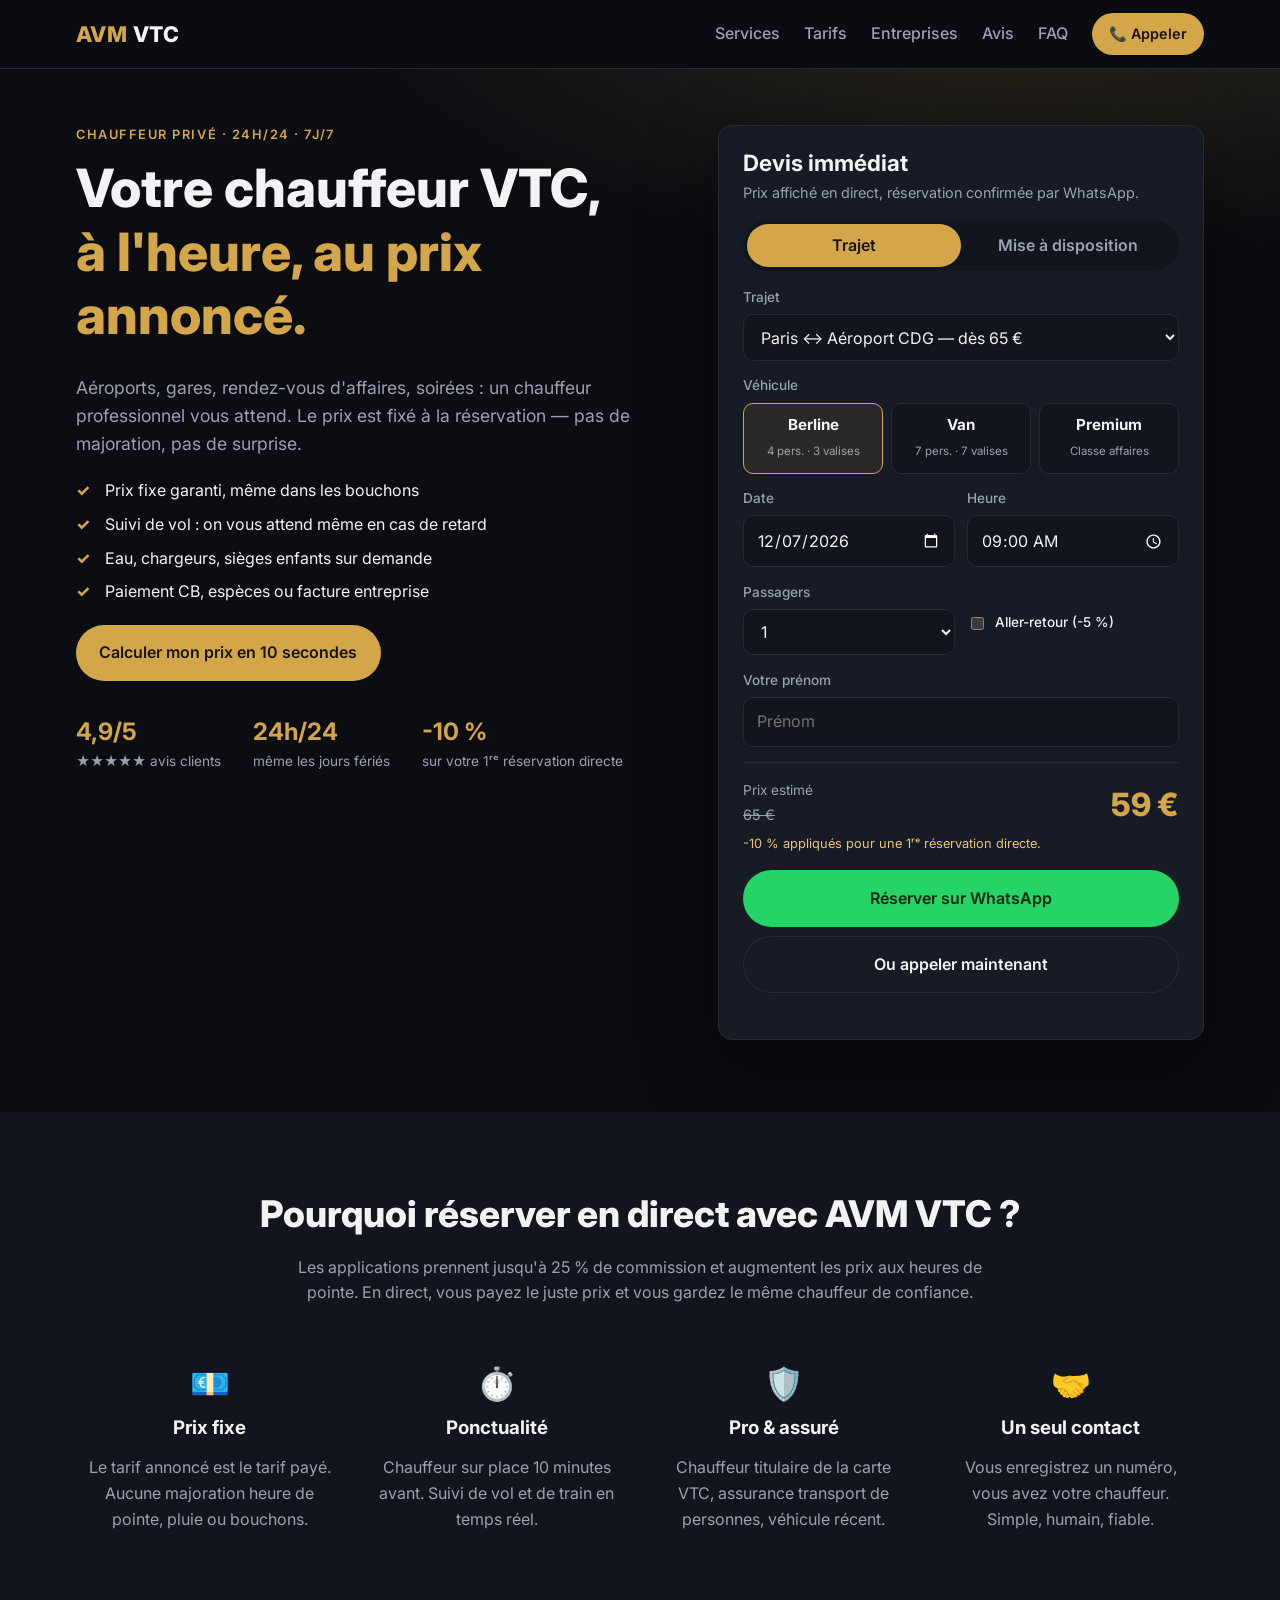
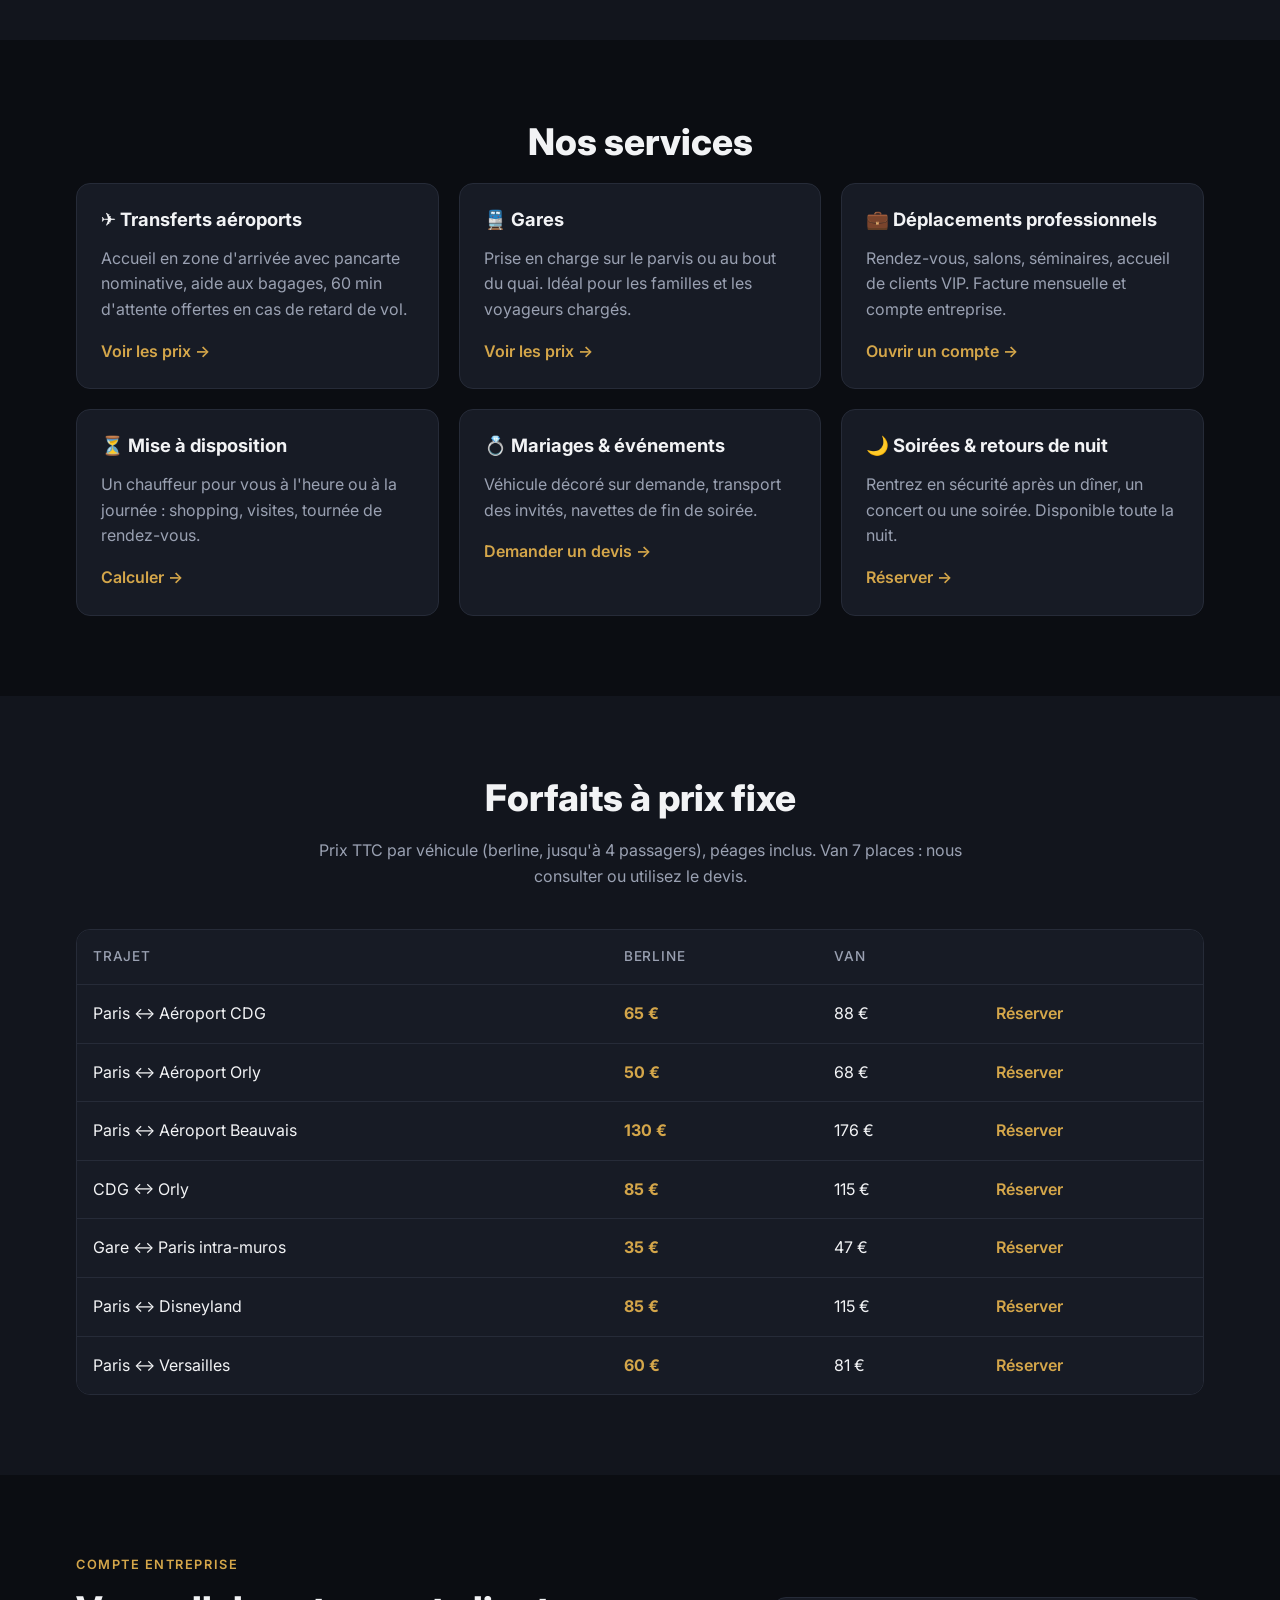
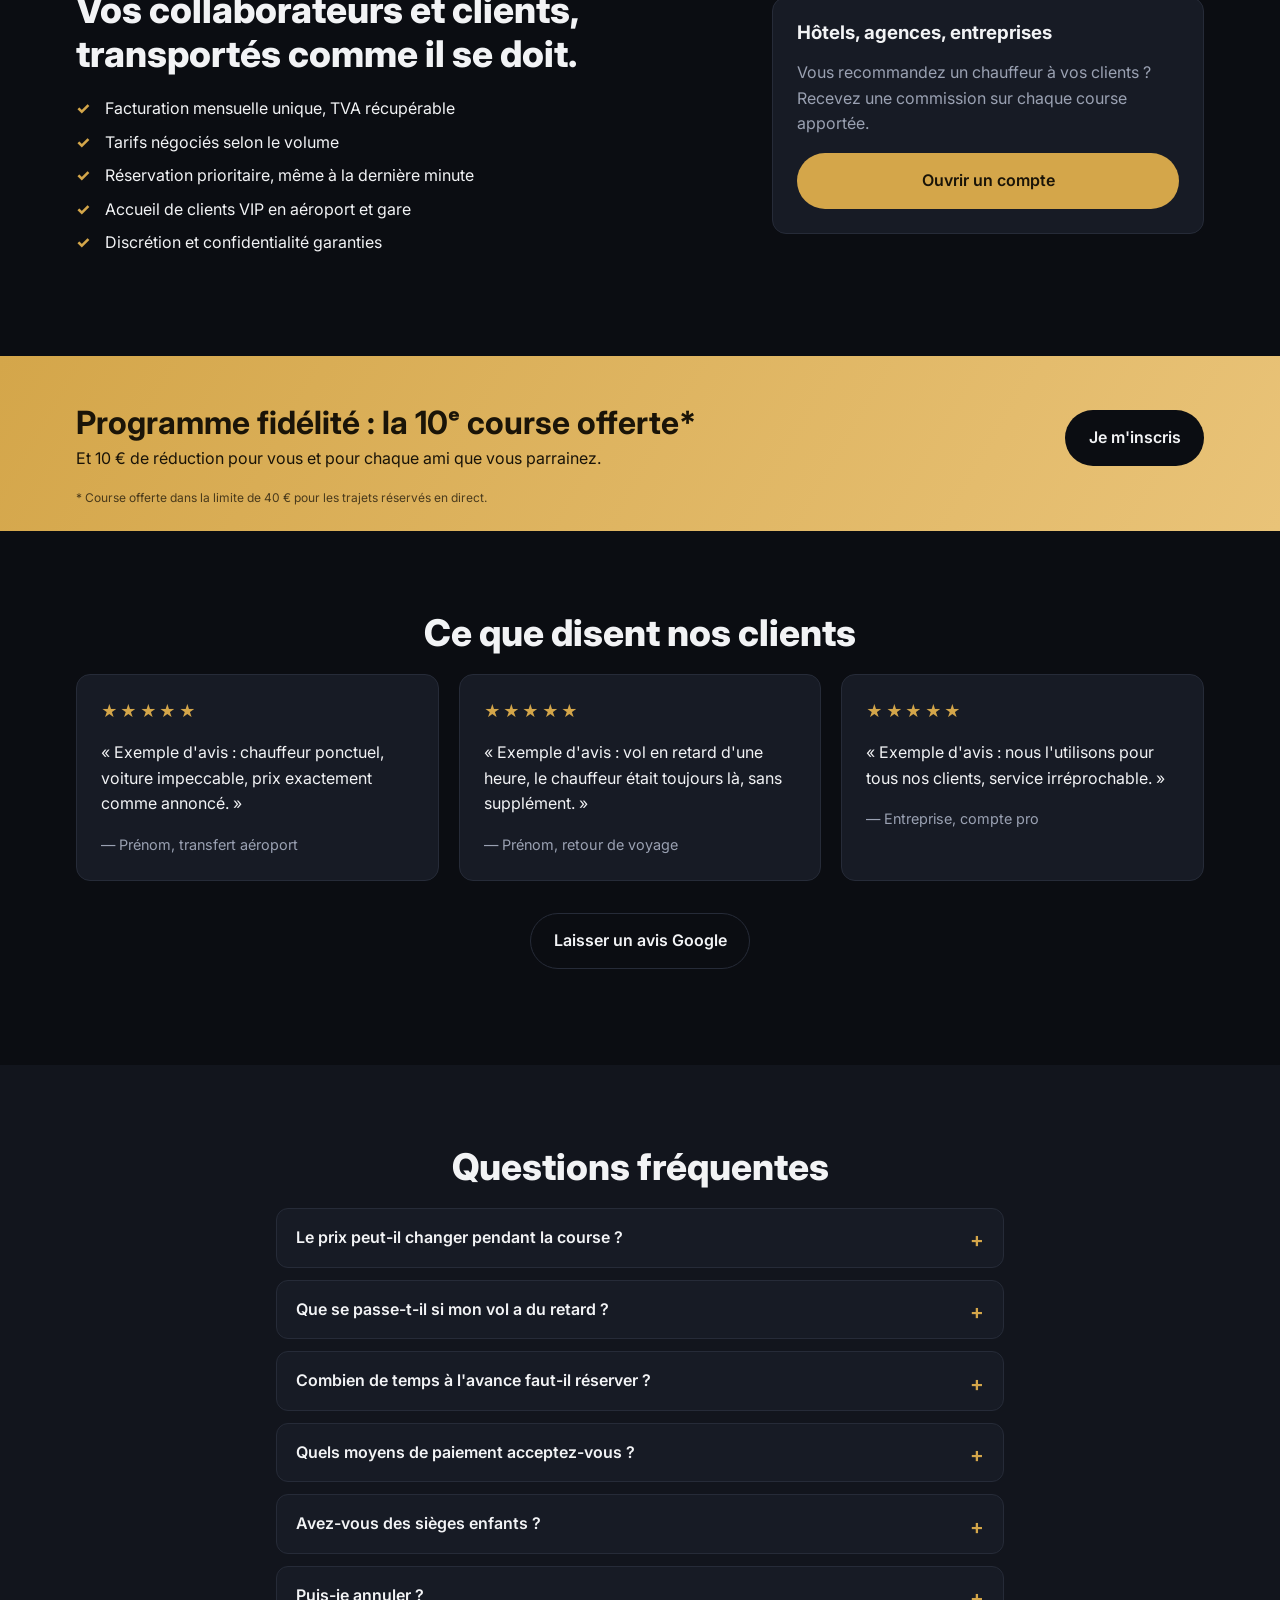
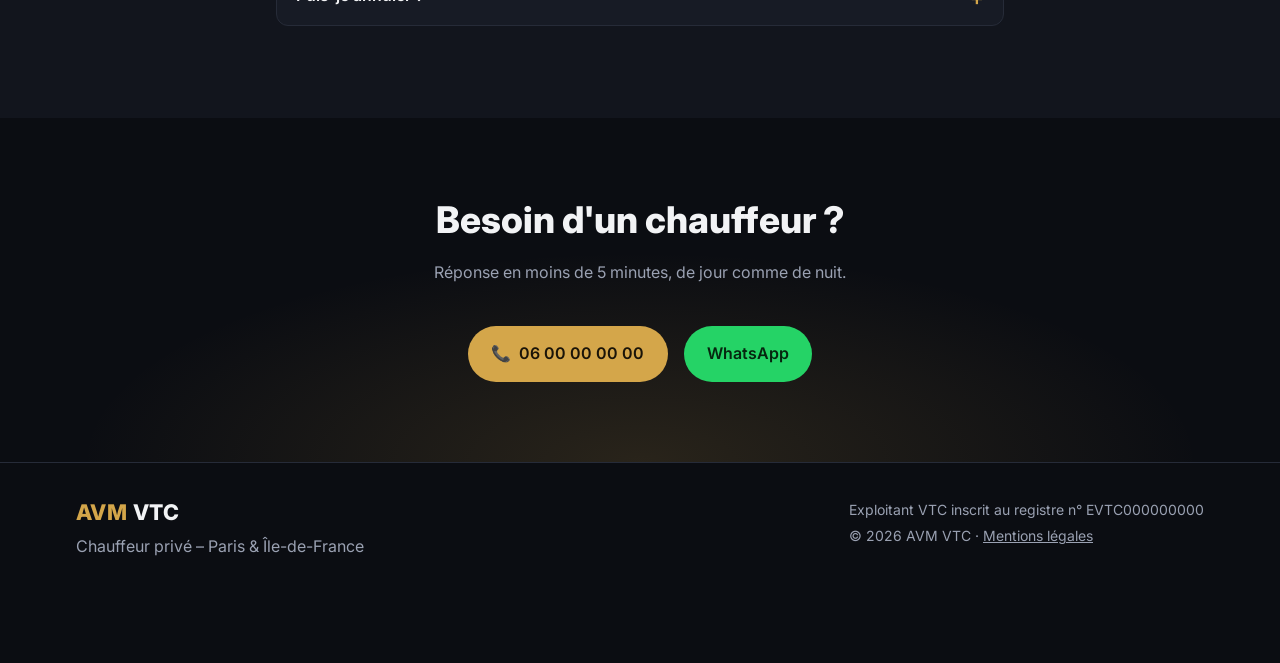
==== index.html @ e4b88295 "Site AVM VTC : devis instantané, réservation WhatsApp, forfaits, offre entreprise Co-Authored-By: Cl" ====
<!doctype html>
<html lang="fr">
<head>
  <meta charset="utf-8">
  <meta name="viewport" content="width=device-width, initial-scale=1">
  <title>AVM VTC – Chauffeur privé 24h/24 | Aéroports, gares, événements</title>
  <meta name="description" content="AVM VTC : chauffeur privé 24h/24 et 7j/7. Transferts aéroports et gares à prix fixe, mise à disposition, transport d'entreprise. Devis immédiat, réservation en 1 minute sur WhatsApp.">
  <meta property="og:title" content="AVM VTC – Votre chauffeur privé 24h/24">
  <meta property="og:description" content="Prix fixe annoncé avant le départ, chauffeur ponctuel, véhicule premium. Réservez en 1 minute.">
  <meta property="og:type" content="website">
  <meta name="theme-color" content="#0b0d12">
  <link rel="preconnect" href="https://fonts.googleapis.com">
  <link rel="preconnect" href="https://fonts.gstatic.com" crossorigin>
  <link href="https://fonts.googleapis.com/css2?family=Inter:wght@400;500;600;700;800&display=swap" rel="stylesheet">
  <link rel="stylesheet" href="style.css">

  <!-- Référencement local Google : remplacez les valeurs entre [ ] -->
  <script type="application/ld+json">
  {
    "@context": "https://schema.org",
    "@type": "TaxiService",
    "name": "AVM VTC",
    "description": "Chauffeur privé VTC 24h/24 : transferts aéroports et gares, mise à disposition, transport d'entreprise.",
    "telephone": "[+33600000000]",
    "areaServed": "[Votre ville et sa région]",
    "priceRange": "€€",
    "openingHours": "Mo-Su 00:00-23:59",
    "provider": { "@type": "LocalBusiness", "name": "AVM VTC" }
  }
  </script>
</head>
<body>

  <!-- ============ EN-TÊTE ============ -->
  <header class="header" id="top">
    <div class="container header__inner">
      <a href="#top" class="logo" aria-label="AVM VTC, accueil">
        <span class="logo__mark">AVM</span><span class="logo__text">VTC</span>
      </a>
      <nav class="nav" id="nav" aria-label="Navigation principale">
        <a href="#services">Services</a>
        <a href="#tarifs">Tarifs</a>
        <a href="#entreprises">Entreprises</a>
        <a href="#avis">Avis</a>
        <a href="#faq">FAQ</a>
      </nav>
      <a class="btn btn--gold btn--sm header__cta" data-tel href="#">📞 Appeler</a>
      <button class="burger" id="burger" aria-label="Ouvrir le menu" aria-expanded="false" aria-controls="nav">
        <span></span><span></span><span></span>
      </button>
    </div>
  </header>

  <main>
    <!-- ============ HERO + DEVIS ============ -->
    <section class="hero">
      <div class="container hero__grid">
        <div class="hero__text">
          <p class="eyebrow">Chauffeur privé · 24h/24 · 7j/7</p>
          <h1>Votre chauffeur VTC,<br><span class="gold">à l'heure, au prix annoncé.</span></h1>
          <p class="lead">Aéroports, gares, rendez-vous d'affaires, soirées : un chauffeur professionnel vous attend. Le prix est fixé à la réservation — pas de majoration, pas de surprise.</p>
          <ul class="checks">
            <li>Prix fixe garanti, même dans les bouchons</li>
            <li>Suivi de vol : on vous attend même en cas de retard</li>
            <li>Eau, chargeurs, sièges enfants sur demande</li>
            <li>Paiement CB, espèces ou facture entreprise</li>
          </ul>
          <a class="btn btn--gold" href="#booking">Calculer mon prix en 10 secondes</a>
          <div class="hero__trust">
            <div><strong>4,9/5</strong><span>★★★★★ avis clients</span></div>
            <div><strong>24h/24</strong><span>même les jours fériés</span></div>
            <div><strong>-10 %</strong><span>sur votre 1ʳᵉ réservation directe</span></div>
          </div>
        </div>

        <!-- Formulaire de devis / réservation -->
        <form class="card booking" id="booking" novalidate>
          <h2 class="booking__title">Devis immédiat</h2>
          <p class="booking__sub">Prix affiché en direct, réservation confirmée par WhatsApp.</p>

          <div class="tabs" role="tablist" aria-label="Type de course">
            <button type="button" class="tab is-active" data-mode="transfer" role="tab" aria-selected="true">Trajet</button>
            <button type="button" class="tab" data-mode="hourly" role="tab" aria-selected="false">Mise à disposition</button>
          </div>

          <div class="field" data-show="transfer">
            <label for="route">Trajet</label>
            <select id="route" name="route"></select>
          </div>

          <div class="field-row" data-show="custom">
            <div class="field">
              <label for="from">Départ</label>
              <input id="from" name="from" placeholder="Adresse de départ" autocomplete="street-address">
            </div>
            <div class="field">
              <label for="to">Arrivée</label>
              <input id="to" name="to" placeholder="Adresse d'arrivée">
            </div>
          </div>
          <div class="field" data-show="custom">
            <label for="km">Distance estimée : <output id="kmOut">20</output> km</label>
            <input type="range" id="km" name="km" min="2" max="300" value="20">
          </div>

          <div class="field" data-show="hourly">
            <label for="hours">Durée : <output id="hoursOut">3</output> h</label>
            <input type="range" id="hours" name="hours" min="2" max="12" value="3">
          </div>

          <div class="field">
            <label>Véhicule</label>
            <div class="vehicles" id="vehicles"></div>
          </div>

          <div class="field-row">
            <div class="field">
              <label for="date">Date</label>
              <input type="date" id="date" name="date" required>
            </div>
            <div class="field">
              <label for="time">Heure</label>
              <input type="time" id="time" name="time" required>
            </div>
          </div>

          <div class="field-row">
            <div class="field">
              <label for="pax">Passagers</label>
              <select id="pax" name="pax">
                <option>1</option><option>2</option><option>3</option><option>4</option>
                <option>5</option><option>6</option><option>7</option>
              </select>
            </div>
            <div class="field">
              <label class="checkbox"><input type="checkbox" id="roundtrip" name="roundtrip"> Aller-retour (-5 %)</label>
            </div>
          </div>

          <div class="field">
            <label for="name">Votre prénom</label>
            <input id="name" name="name" placeholder="Prénom" autocomplete="given-name" required>
          </div>

          <div class="price" aria-live="polite">
            <div>
              <span class="price__label">Prix estimé</span>
              <span class="price__old" id="priceOld"></span>
            </div>
            <span class="price__value" id="price">—</span>
          </div>
          <p class="price__note" id="priceNote">-10 % appliqués pour une 1ʳᵉ réservation directe.</p>

          <button type="submit" class="btn btn--whatsapp btn--block">Réserver sur WhatsApp</button>
          <a class="btn btn--ghost btn--block" data-tel href="#">Ou appeler maintenant</a>
          <p class="form-error" id="formError" role="alert"></p>
        </form>
      </div>
    </section>

    <!-- ============ POURQUOI NOUS ============ -->
    <section class="section section--alt">
      <div class="container">
        <h2 class="section__title">Pourquoi réserver en direct avec AVM VTC ?</h2>
        <p class="section__sub">Les applications prennent jusqu'à 25 % de commission et augmentent les prix aux heures de pointe. En direct, vous payez le juste prix et vous gardez le même chauffeur de confiance.</p>
        <div class="grid grid--4">
          <article class="feature"><span class="feature__icon">💶</span><h3>Prix fixe</h3><p>Le tarif annoncé est le tarif payé. Aucune majoration heure de pointe, pluie ou bouchons.</p></article>
          <article class="feature"><span class="feature__icon">⏱️</span><h3>Ponctualité</h3><p>Chauffeur sur place 10 minutes avant. Suivi de vol et de train en temps réel.</p></article>
          <article class="feature"><span class="feature__icon">🛡️</span><h3>Pro &amp; assuré</h3><p>Chauffeur titulaire de la carte VTC, assurance transport de personnes, véhicule récent.</p></article>
          <article class="feature"><span class="feature__icon">🤝</span><h3>Un seul contact</h3><p>Vous enregistrez un numéro, vous avez votre chauffeur. Simple, humain, fiable.</p></article>
        </div>
      </div>
    </section>

    <!-- ============ SERVICES ============ -->
    <section class="section" id="services">
      <div class="container">
        <h2 class="section__title">Nos services</h2>
        <div class="grid grid--3">
          <article class="card service">
            <h3>✈️ Transferts aéroports</h3>
            <p>Accueil en zone d'arrivée avec pancarte nominative, aide aux bagages, 60 min d'attente offertes en cas de retard de vol.</p>
            <a href="#top" class="link" data-prefill="airport">Voir les prix →</a>
          </article>
          <article class="card service">
            <h3>🚆 Gares</h3>
            <p>Prise en charge sur le parvis ou au bout du quai. Idéal pour les familles et les voyageurs chargés.</p>
            <a href="#top" class="link" data-prefill="station">Voir les prix →</a>
          </article>
          <article class="card service">
            <h3>💼 Déplacements professionnels</h3>
            <p>Rendez-vous, salons, séminaires, accueil de clients VIP. Facture mensuelle et compte entreprise.</p>
            <a href="#entreprises" class="link">Ouvrir un compte →</a>
          </article>
          <article class="card service">
            <h3>⏳ Mise à disposition</h3>
            <p>Un chauffeur pour vous à l'heure ou à la journée : shopping, visites, tournée de rendez-vous.</p>
            <a href="#top" class="link" data-prefill="hourly">Calculer →</a>
          </article>
          <article class="card service">
            <h3>💍 Mariages &amp; événements</h3>
            <p>Véhicule décoré sur demande, transport des invités, navettes de fin de soirée.</p>
            <a href="#" class="link" data-wa="Bonjour, je souhaite un devis pour un événement (mariage / soirée).">Demander un devis →</a>
          </article>
          <article class="card service">
            <h3>🌙 Soirées &amp; retours de nuit</h3>
            <p>Rentrez en sécurité après un dîner, un concert ou une soirée. Disponible toute la nuit.</p>
            <a href="#top" class="link" data-prefill="custom">Réserver →</a>
          </article>
        </div>
      </div>
    </section>

    <!-- ============ TARIFS ============ -->
    <section class="section section--alt" id="tarifs">
      <div class="container">
        <h2 class="section__title">Forfaits à prix fixe</h2>
        <p class="section__sub">Prix TTC par véhicule (berline, jusqu'à 4 passagers), péages inclus. Van 7 places : nous consulter ou utilisez le devis.</p>
        <div class="table-wrap">
          <table class="prices" id="pricesTable">
            <thead><tr><th>Trajet</th><th>Berline</th><th>Van</th><th></th></tr></thead>
            <tbody></tbody>
          </table>
        </div>
      </div>
    </section>

    <!-- ============ ENTREPRISES ============ -->
    <section class="section" id="entreprises">
      <div class="container split">
        <div>
          <p class="eyebrow">Compte entreprise</p>
          <h2 class="section__title section__title--left">Vos collaborateurs et clients, transportés comme il se doit.</h2>
          <ul class="checks">
            <li>Facturation mensuelle unique, TVA récupérable</li>
            <li>Tarifs négociés selon le volume</li>
            <li>Réservation prioritaire, même à la dernière minute</li>
            <li>Accueil de clients VIP en aéroport et gare</li>
            <li>Discrétion et confidentialité garanties</li>
          </ul>
        </div>
        <div class="card cta-card">
          <h3>Hôtels, agences, entreprises</h3>
          <p>Vous recommandez un chauffeur à vos clients ? Recevez une commission sur chaque course apportée.</p>
          <a href="#" class="btn btn--gold btn--block" data-wa="Bonjour, je souhaite ouvrir un compte entreprise / partenaire avec AVM VTC.">Ouvrir un compte</a>
        </div>
      </div>
    </section>

    <!-- ============ FIDÉLITÉ ============ -->
    <section class="section section--gold">
      <div class="container loyalty">
        <div>
          <h2>Programme fidélité : la 10ᵉ course offerte*</h2>
          <p>Et 10 € de réduction pour vous et pour chaque ami que vous parrainez.</p>
        </div>
        <a href="#" class="btn btn--dark" data-wa="Bonjour, je souhaite m'inscrire au programme fidélité AVM VTC.">Je m'inscris</a>
      </div>
      <p class="container fineprint">* Course offerte dans la limite de 40 € pour les trajets réservés en direct.</p>
    </section>

    <!-- ============ AVIS ============ -->
    <section class="section" id="avis">
      <div class="container">
        <h2 class="section__title">Ce que disent nos clients</h2>
        <!-- Remplacez ces exemples par de vrais avis clients (Google, etc.) -->
        <div class="grid grid--3">
          <blockquote class="card review"><p class="stars">★★★★★</p><p>« Exemple d'avis : chauffeur ponctuel, voiture impeccable, prix exactement comme annoncé. »</p><footer>— Prénom, transfert aéroport</footer></blockquote>
          <blockquote class="card review"><p class="stars">★★★★★</p><p>« Exemple d'avis : vol en retard d'une heure, le chauffeur était toujours là, sans supplément. »</p><footer>— Prénom, retour de voyage</footer></blockquote>
          <blockquote class="card review"><p class="stars">★★★★★</p><p>« Exemple d'avis : nous l'utilisons pour tous nos clients, service irréprochable. »</p><footer>— Entreprise, compte pro</footer></blockquote>
        </div>
        <p class="center"><a class="btn btn--ghost" href="#" data-review>Laisser un avis Google</a></p>
      </div>
    </section>

    <!-- ============ FAQ ============ -->
    <section class="section section--alt" id="faq">
      <div class="container container--narrow">
        <h2 class="section__title">Questions fréquentes</h2>
        <details><summary>Le prix peut-il changer pendant la course ?</summary><p>Non. Le prix est fixé à la réservation. Seul un changement d'itinéraire demandé par vous (arrêt supplémentaire, détour) peut le modifier, et toujours avec votre accord.</p></details>
        <details><summary>Que se passe-t-il si mon vol a du retard ?</summary><p>Nous suivons votre vol en temps réel. Le chauffeur s'adapte à l'heure réelle d'atterrissage et les 60 premières minutes d'attente sont offertes.</p></details>
        <details><summary>Combien de temps à l'avance faut-il réserver ?</summary><p>Idéalement 24 h à l'avance pour garantir la disponibilité, mais nous acceptons aussi les courses immédiates selon disponibilité : appelez-nous.</p></details>
        <details><summary>Quels moyens de paiement acceptez-vous ?</summary><p>Carte bancaire (y compris sans contact), espèces, virement et facture mensuelle pour les entreprises.</p></details>
        <details><summary>Avez-vous des sièges enfants ?</summary><p>Oui, siège bébé et rehausseur gratuits sur demande. Précisez-le lors de la réservation.</p></details>
        <details><summary>Puis-je annuler ?</summary><p>Annulation gratuite jusqu'à 2 h avant la prise en charge.</p></details>
      </div>
    </section>

    <!-- ============ CTA FINAL ============ -->
    <section class="section final">
      <div class="container center">
        <h2 class="section__title">Besoin d'un chauffeur ?</h2>
        <p class="section__sub">Réponse en moins de 5 minutes, de jour comme de nuit.</p>
        <div class="final__btns">
          <a class="btn btn--gold" data-tel href="#">📞 <span data-tel-label>Appeler</span></a>
          <a class="btn btn--whatsapp" href="#" data-wa="Bonjour, je souhaite réserver une course avec AVM VTC.">WhatsApp</a>
        </div>
      </div>
    </section>
  </main>

  <footer class="footer">
    <div class="container footer__inner">
      <div>
        <a href="#top" class="logo"><span class="logo__mark">AVM</span><span class="logo__text">VTC</span></a>
        <p class="muted">Chauffeur privé – <span data-city></span></p>
      </div>
      <div class="muted small">
        <p>Exploitant VTC inscrit au registre n° <span data-registre></span></p>
        <p>© <span id="year"></span> AVM VTC · <a href="mentions-legales.html">Mentions légales</a></p>
      </div>
    </div>
  </footer>

  <!-- Barre d'action fixe sur mobile -->
  <div class="mobile-bar">
    <a class="btn btn--gold" data-tel href="#">📞 Appeler</a>
    <a class="btn btn--whatsapp" href="#" data-wa="Bonjour, je souhaite réserver une course avec AVM VTC.">WhatsApp</a>
  </div>

  <script src="config.js"></script>
  <script src="script.js"></script>
</body>
</html>
---- style.css ----
:root {
  --bg: #0b0d12;
  --bg-2: #12151d;
  --card: #171b25;
  --line: #262b38;
  --text: #f2f3f5;
  --muted: #9aa1b2;
  --gold: #d4a64a;
  --gold-2: #e9c378;
  --wa: #25d366;
  --radius: 14px;
}
*, *::before, *::after { box-sizing: border-box; }
[hidden] { display: none !important; }
html { scroll-behavior: smooth; }
body {
  margin: 0; background: var(--bg); color: var(--text);
  font: 16px/1.6 "Inter", system-ui, -apple-system, Segoe UI, Roboto, sans-serif;
  -webkit-font-smoothing: antialiased;
}
img { max-width: 100%; }
a { color: inherit; }
h1, h2, h3 { line-height: 1.2; margin: 0 0 .5em; }
.container { width: 100%; max-width: 1160px; margin: 0 auto; padding: 0 16px; }
.container--narrow { max-width: 760px; }
.gold { color: var(--gold); }
.muted { color: var(--muted); }
.small { font-size: .875rem; }
.center { text-align: center; }
.eyebrow { color: var(--gold); text-transform: uppercase; letter-spacing: .12em; font-size: .8rem; font-weight: 600; margin: 0 0 .75rem; }

/* Boutons */
.btn {
  display: inline-flex; align-items: center; justify-content: center; gap: .5rem;
  padding: .9rem 1.4rem; border-radius: 999px; border: 1px solid transparent;
  font: inherit; font-weight: 600; text-decoration: none; cursor: pointer;
  transition: transform .15s, background .15s, border-color .15s;
}
.btn:hover { transform: translateY(-1px); }
.btn--sm { padding: .55rem 1rem; font-size: .9rem; }
.btn--block { width: 100%; }
.btn--gold { background: var(--gold); color: #1a1408; }
.btn--gold:hover { background: var(--gold-2); }
.btn--whatsapp { background: var(--wa); color: #06260f; }
.btn--ghost { background: transparent; border-color: var(--line); color: var(--text); }
.btn--ghost:hover { border-color: var(--gold); }
.btn--dark { background: var(--bg); color: var(--text); }
.link { color: var(--gold); font-weight: 600; text-decoration: none; }
.link:hover { text-decoration: underline; }

/* En-tête */
.header { position: sticky; top: 0; z-index: 50; background: rgba(11,13,18,.88); backdrop-filter: blur(10px); border-bottom: 1px solid var(--line); }
.header__inner { display: flex; align-items: center; gap: 1.5rem; height: 68px; }
.logo { display: inline-flex; align-items: baseline; gap: .35rem; text-decoration: none; font-weight: 800; font-size: 1.35rem; letter-spacing: .02em; }
.logo__mark { color: var(--gold); }
.nav { display: flex; gap: 1.5rem; margin-left: auto; }
.nav a { text-decoration: none; color: var(--muted); font-weight: 500; }
.nav a:hover { color: var(--text); }
.burger { display: none; background: none; border: 0; padding: 8px; cursor: pointer; }
.burger span { display: block; width: 22px; height: 2px; background: var(--text); margin: 5px 0; }

/* Hero */
.hero { padding: 56px 0 72px; background: radial-gradient(1200px 500px at 80% -10%, rgba(212,166,74,.18), transparent 60%), var(--bg); }
.hero__grid { display: grid; grid-template-columns: 1.1fr .9fr; gap: 48px; align-items: start; }
.hero h1 { font-size: clamp(2rem, 4.5vw, 3.3rem); font-weight: 800; }
.lead { font-size: 1.1rem; color: var(--muted); max-width: 36rem; }
.checks { list-style: none; padding: 0; margin: 1.25rem 0; }
.checks li { padding-left: 1.8rem; position: relative; margin: .5rem 0; }
.checks li::before { content: "✓"; position: absolute; left: 0; color: var(--gold); font-weight: 800; }
.hero__trust { display: flex; gap: 2rem; flex-wrap: wrap; margin-top: 2rem; }
.hero__trust div { display: flex; flex-direction: column; }
.hero__trust strong { font-size: 1.5rem; color: var(--gold); }
.hero__trust span { color: var(--muted); font-size: .85rem; }

/* Carte / formulaire */
.card { background: var(--card); border: 1px solid var(--line); border-radius: var(--radius); padding: 24px; }
.booking { box-shadow: 0 30px 80px rgba(0,0,0,.45); }
.booking__title { font-size: 1.4rem; margin: 0; }
.booking__sub { color: var(--muted); margin: .25rem 0 1rem; font-size: .9rem; }
.tabs { display: grid; grid-template-columns: 1fr 1fr; background: var(--bg-2); border-radius: 999px; padding: 4px; margin-bottom: 1rem; }
.tab { background: none; border: 0; color: var(--muted); font: inherit; font-weight: 600; padding: .55rem; border-radius: 999px; cursor: pointer; }
.tab.is-active { background: var(--gold); color: #1a1408; }
.field { margin-bottom: .9rem; min-width: 0; }
.field-row { display: grid; grid-template-columns: 1fr 1fr; gap: .75rem; }
label { display: block; font-size: .85rem; color: var(--muted); margin-bottom: .35rem; font-weight: 500; }
input, select {
  width: 100%; background: var(--bg-2); border: 1px solid var(--line); color: var(--text);
  border-radius: 10px; padding: .7rem .8rem; font: inherit; font-size: 1rem; color-scheme: dark;
}
input:focus, select:focus { outline: 2px solid var(--gold); outline-offset: 1px; border-color: transparent; }
input[type="range"] { padding: 0; accent-color: var(--gold); background: none; border: 0; }
.checkbox { display: flex; align-items: center; gap: .5rem; margin-top: 1.9rem; color: var(--text); cursor: pointer; }
.checkbox input { width: auto; accent-color: var(--gold); }
.vehicles { display: grid; grid-template-columns: repeat(3, 1fr); gap: .5rem; }
.vehicle { background: var(--bg-2); border: 1px solid var(--line); border-radius: 10px; color: var(--text); padding: .6rem .4rem; cursor: pointer; font: inherit; text-align: center; }
.vehicle strong { display: block; font-size: .95rem; }
.vehicle span { font-size: .72rem; color: var(--muted); }
.vehicle.is-active { border-color: var(--gold); background: rgba(212,166,74,.1); }
.price { display: flex; justify-content: space-between; align-items: center; border-top: 1px solid var(--line); padding-top: 1rem; margin-top: .5rem; }
.price__label { display: block; color: var(--muted); font-size: .85rem; }
.price__old { color: var(--muted); text-decoration: line-through; font-size: .9rem; }
.price__value { font-size: 2rem; font-weight: 800; color: var(--gold); }
.price__note { font-size: .8rem; color: var(--gold-2); margin: .25rem 0 1rem; }
.booking .btn + .btn { margin-top: .6rem; }
.form-error { color: #ff7b7b; font-size: .9rem; min-height: 1em; margin: .5rem 0 0; }

/* Sections */
.section { padding: 80px 0; }
.section--alt { background: var(--bg-2); }
.section__title { font-size: clamp(1.6rem, 3vw, 2.3rem); text-align: center; font-weight: 800; }
.section__title--left { text-align: left; }
.section__sub { color: var(--muted); text-align: center; max-width: 44rem; margin: 0 auto 2.5rem; }
.grid { display: grid; gap: 20px; }
.grid--3 { grid-template-columns: repeat(3, 1fr); }
.grid--4 { grid-template-columns: repeat(4, 1fr); }
.feature { text-align: center; padding: 12px; }
.feature__icon { font-size: 2rem; }
.feature h3 { margin-top: .5rem; }
.feature p, .service p { color: var(--muted); }
.service h3 { font-size: 1.15rem; }

.table-wrap { overflow-x: auto; border: 1px solid var(--line); border-radius: var(--radius); }
.prices { width: 100%; border-collapse: collapse; background: var(--card); }
.prices th, .prices td { padding: 1rem; text-align: left; border-bottom: 1px solid var(--line); white-space: nowrap; }
.prices th { color: var(--muted); font-weight: 500; font-size: .85rem; text-transform: uppercase; letter-spacing: .06em; }
.prices tr:last-child td { border-bottom: 0; }
.prices td strong { color: var(--gold); }

.split { display: grid; grid-template-columns: 1.2fr .8fr; gap: 48px; align-items: center; }
.cta-card p { color: var(--muted); }

.section--gold { background: linear-gradient(120deg, var(--gold), var(--gold-2)); color: #1a1408; padding: 48px 0 24px; }
.loyalty { display: flex; align-items: center; justify-content: space-between; gap: 24px; flex-wrap: wrap; }
.loyalty h2 { font-size: clamp(1.4rem, 3vw, 2rem); margin: 0 0 .25rem; }
.loyalty p { margin: 0; }
.fineprint { font-size: .75rem; opacity: .75; margin-top: 1rem; }

.review { margin: 0; }
.review .stars { color: var(--gold); letter-spacing: .15em; margin: 0 0 .5rem; }
.review footer { color: var(--muted); font-size: .9rem; margin-top: .75rem; }
#avis .center { margin-top: 2rem; }

details { background: var(--card); border: 1px solid var(--line); border-radius: 12px; padding: 0 1.2rem; margin-bottom: .75rem; }
summary { cursor: pointer; padding: 1rem 0; font-weight: 600; list-style: none; position: relative; padding-right: 2rem; }
summary::-webkit-details-marker { display: none; }
summary::after { content: "+"; position: absolute; right: 0; top: .9rem; color: var(--gold); font-size: 1.3rem; }
details[open] summary::after { content: "–"; }
details p { color: var(--muted); margin: 0 0 1rem; }

.final { background: radial-gradient(800px 300px at 50% 100%, rgba(212,166,74,.15), transparent 70%); }
.final__btns { display: flex; gap: 1rem; justify-content: center; flex-wrap: wrap; }

.footer { border-top: 1px solid var(--line); padding: 32px 0 100px; }
.footer__inner { display: flex; justify-content: space-between; gap: 24px; flex-wrap: wrap; }
.footer p { margin: .25rem 0; }

.mobile-bar { display: none; }

/* Responsive */
@media (max-width: 960px) {
  .hero__grid, .split { grid-template-columns: 1fr; }
  .grid--4 { grid-template-columns: repeat(2, 1fr); }
  .grid--3 { grid-template-columns: 1fr 1fr; }
}
@media (max-width: 760px) {
  .nav { display: none; position: absolute; top: 68px; left: 0; right: 0; flex-direction: column; gap: 0; background: var(--bg); border-bottom: 1px solid var(--line); }
  .nav.is-open { display: flex; }
  .nav a { padding: 1rem 16px; border-top: 1px solid var(--line); }
  .burger { display: block; margin-left: auto; }
  .header__cta { display: none; }
  .grid--3, .grid--4 { grid-template-columns: 1fr; }
  .section { padding: 56px 0; }
  .hero { padding: 32px 0 48px; }
  .mobile-bar {
    display: grid; grid-template-columns: 1fr 1fr; gap: 8px;
    position: fixed; bottom: 0; left: 0; right: 0; z-index: 60;
    padding: 10px 12px calc(10px + env(safe-area-inset-bottom)); background: rgba(11,13,18,.95); border-top: 1px solid var(--line);
  }
  .mobile-bar .btn { padding: .8rem; }
}
@media (max-width: 420px) {
  .field-row { grid-template-columns: 1fr; gap: 0; }
  .checkbox { margin-top: 0; }
  .vehicle span { display: none; }
}
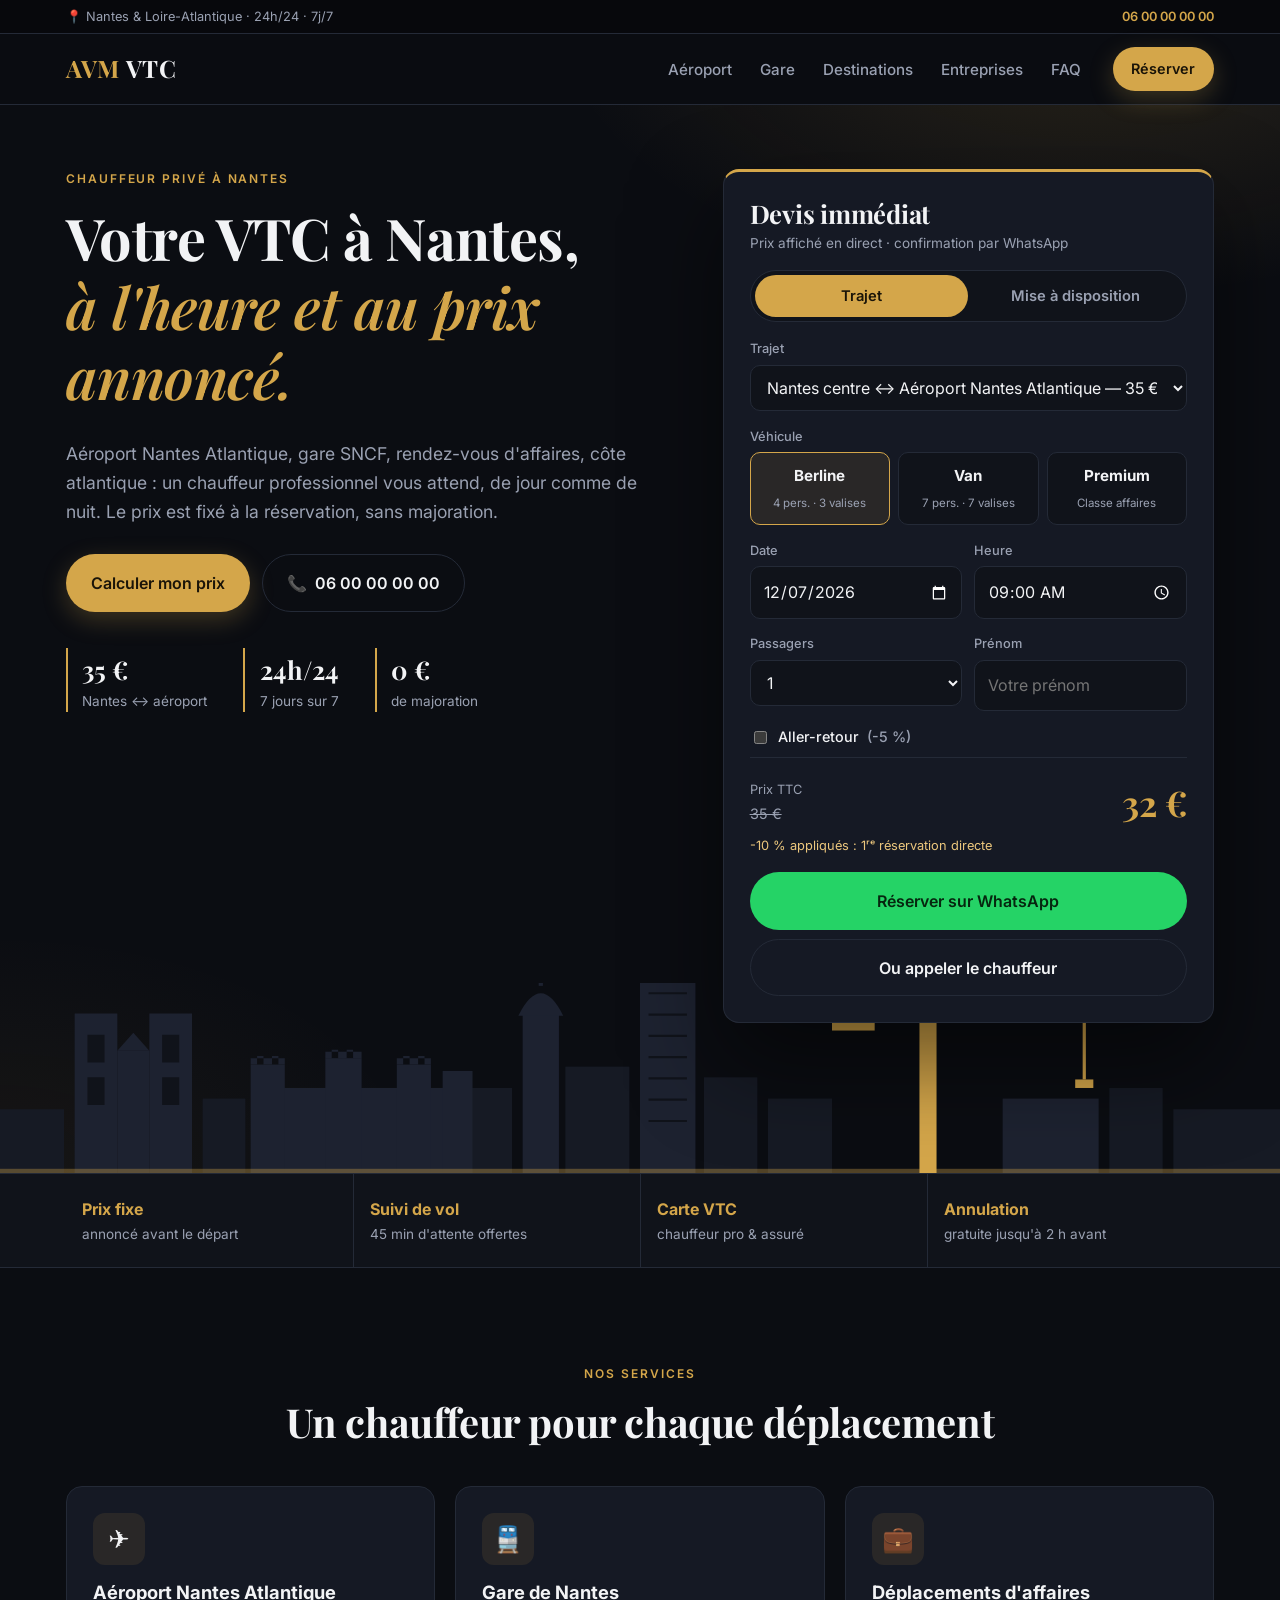
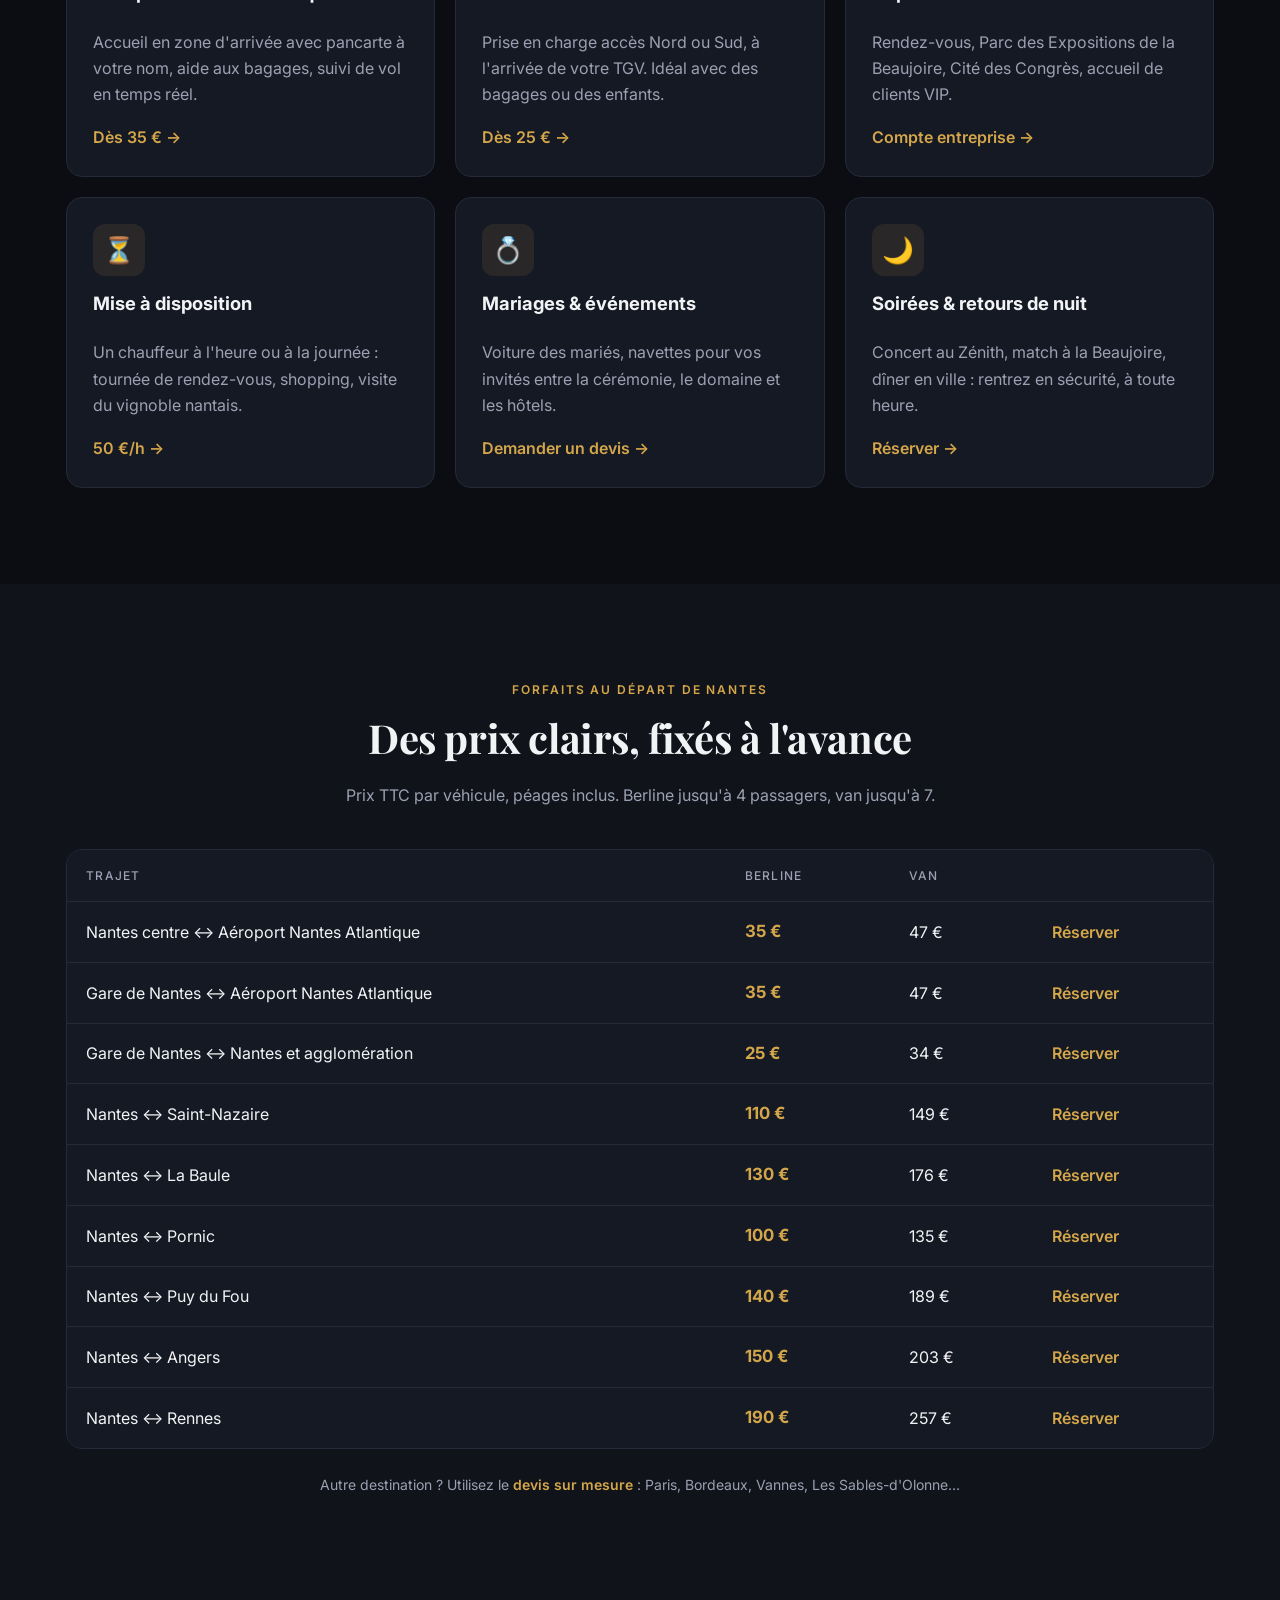
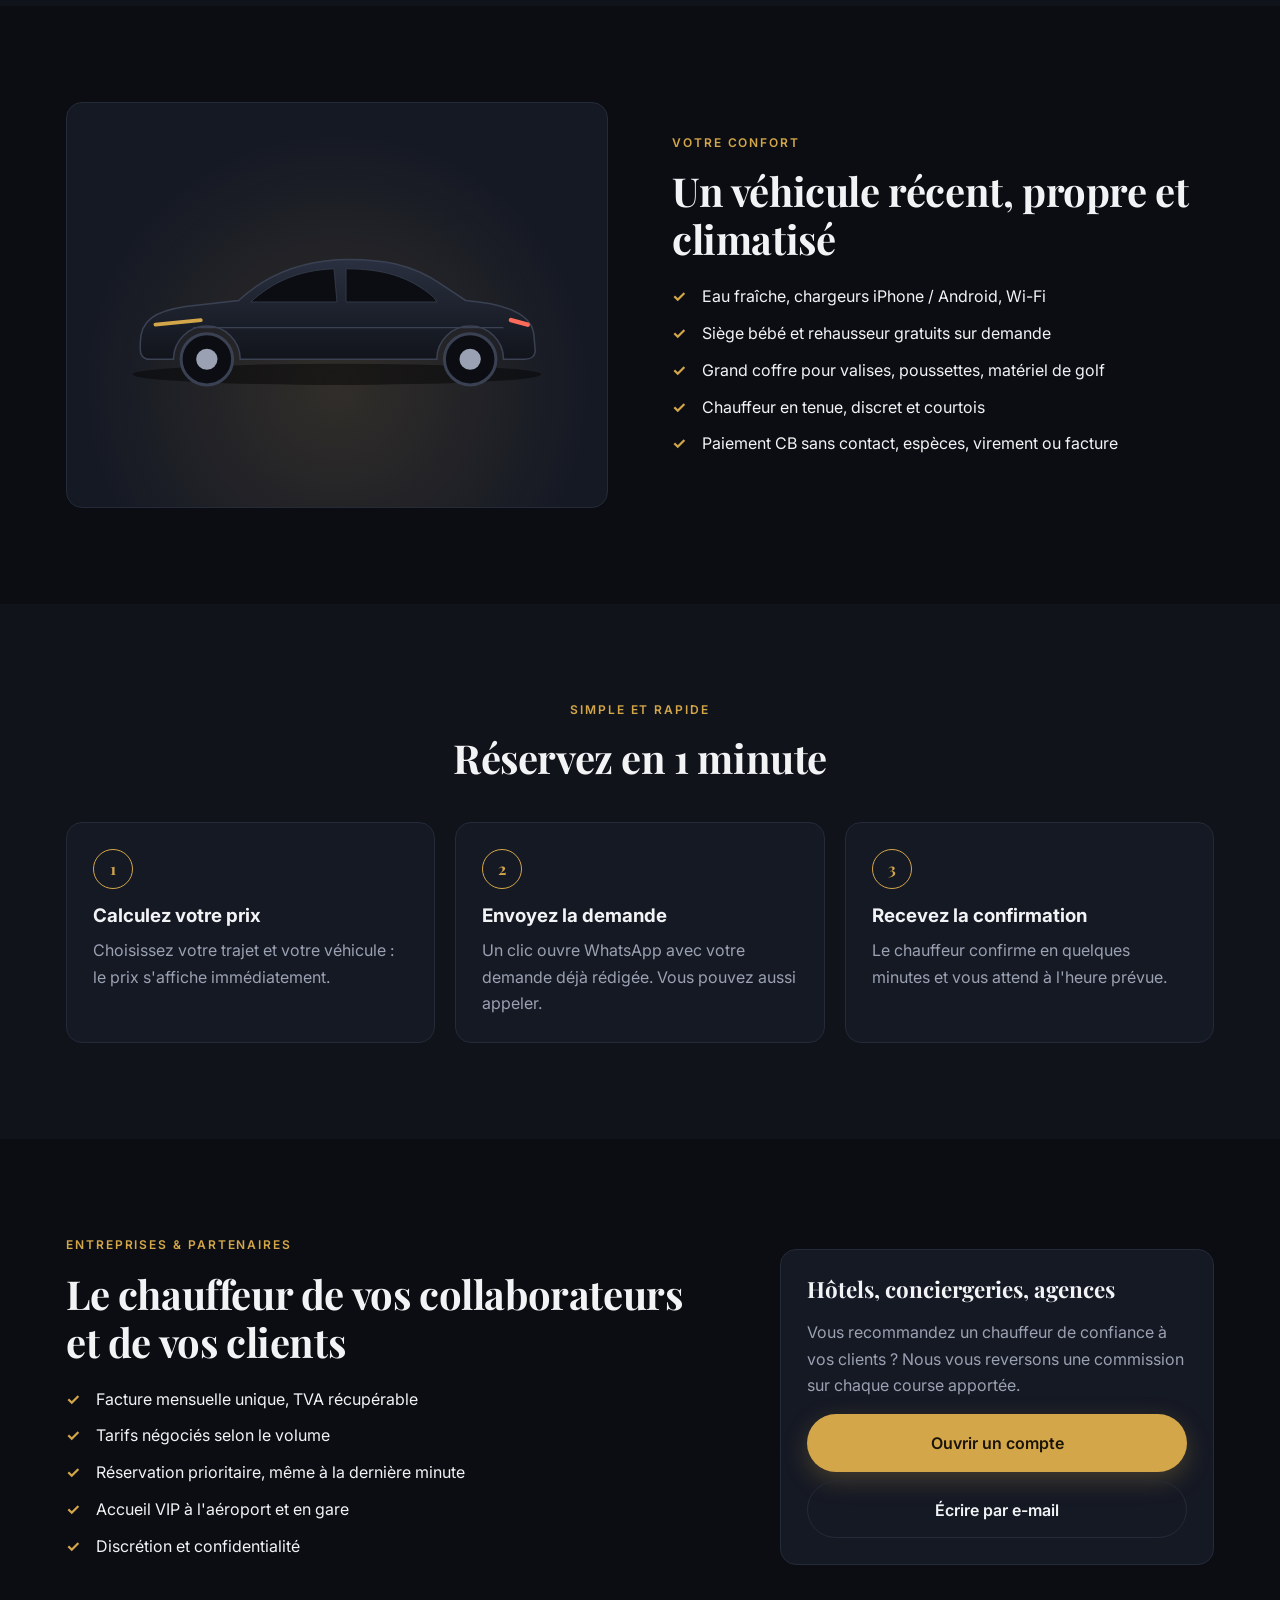
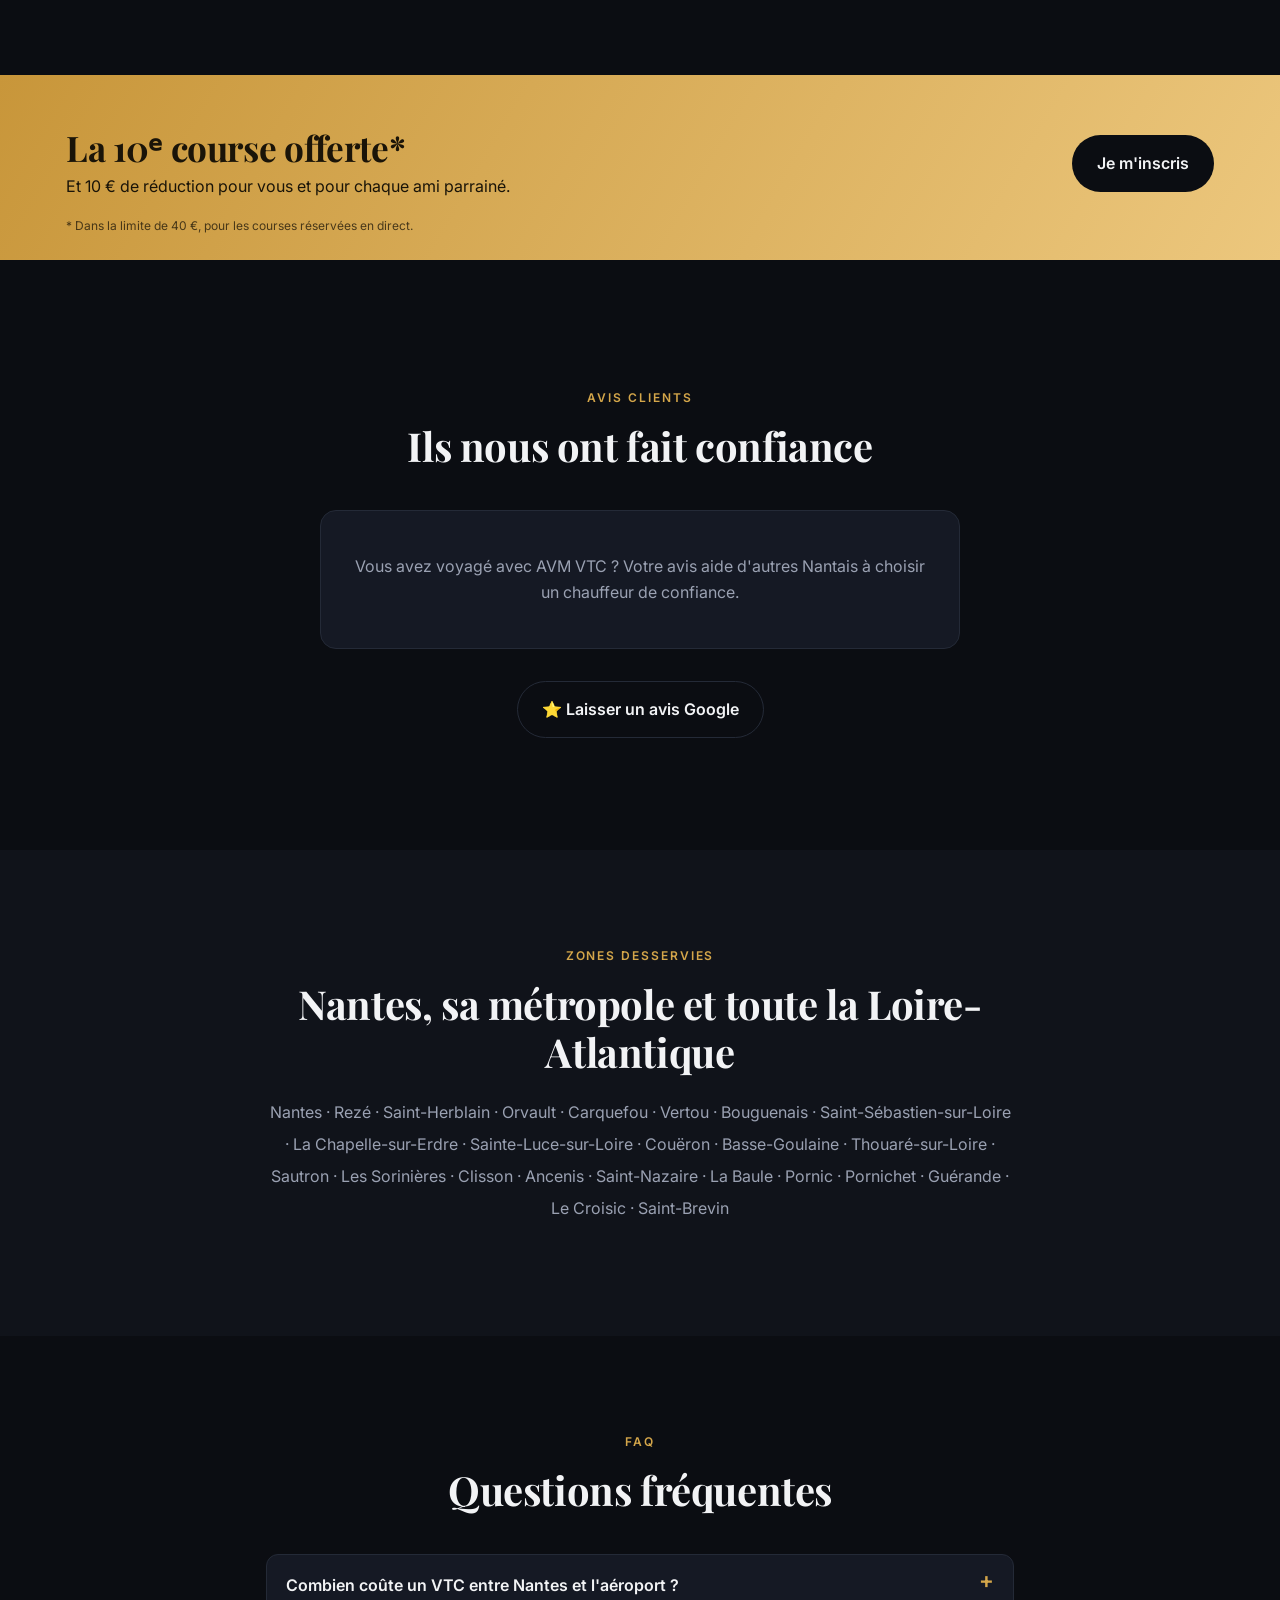
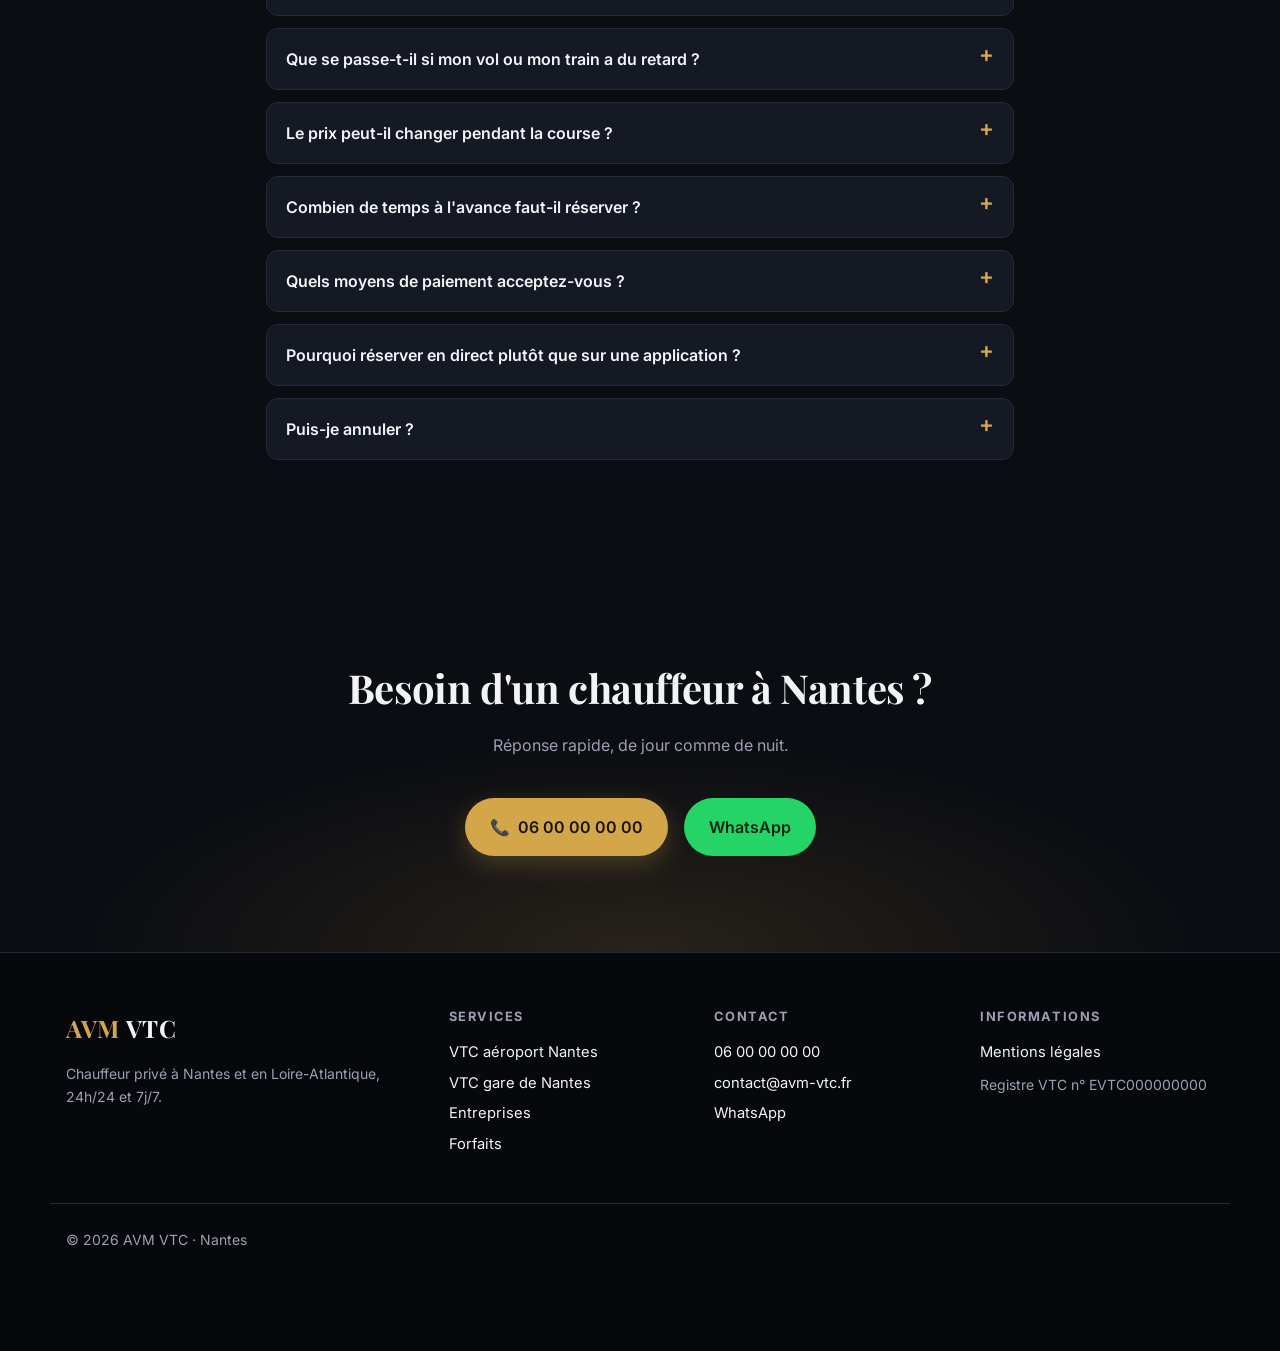
==== commit a492a646: "Site AVM VTC Nantes : refonte pro, forfaits Nantes, pages aéroport et gare, SEO local Co-Authored-By" ====
--- a/index.html
+++ b/index.html
@@ -3,48 +3,72 @@
 <head>
   <meta charset="utf-8">
   <meta name="viewport" content="width=device-width, initial-scale=1">
-  <title>AVM VTC – Chauffeur privé 24h/24 | Aéroports, gares, événements</title>
-  <meta name="description" content="AVM VTC : chauffeur privé 24h/24 et 7j/7. Transferts aéroports et gares à prix fixe, mise à disposition, transport d'entreprise. Devis immédiat, réservation en 1 minute sur WhatsApp.">
-  <meta property="og:title" content="AVM VTC – Votre chauffeur privé 24h/24">
-  <meta property="og:description" content="Prix fixe annoncé avant le départ, chauffeur ponctuel, véhicule premium. Réservez en 1 minute.">
+  <title>VTC Nantes – AVM VTC, chauffeur privé 24h/24 | Aéroport, gare, prix fixe</title>
+  <meta name="description" content="AVM VTC, chauffeur privé à Nantes 24h/24 et 7j/7. Aéroport Nantes Atlantique dès 35 €, gare SNCF, La Baule, Puy du Fou. Prix fixe annoncé, devis immédiat, réservation en 1 minute.">
+  <link rel="canonical" href="https://www.avm-vtc.fr/">
+  <meta property="og:title" content="AVM VTC – Chauffeur privé à Nantes 24h/24">
+  <meta property="og:description" content="Aéroport Nantes Atlantique dès 35 €. Prix fixe, chauffeur ponctuel, réservation en 1 minute.">
   <meta property="og:type" content="website">
+  <meta property="og:locale" content="fr_FR">
   <meta name="theme-color" content="#0b0d12">
+  <link rel="icon" href="assets/favicon.svg" type="image/svg+xml">
   <link rel="preconnect" href="https://fonts.googleapis.com">
   <link rel="preconnect" href="https://fonts.gstatic.com" crossorigin>
-  <link href="https://fonts.googleapis.com/css2?family=Inter:wght@400;500;600;700;800&display=swap" rel="stylesheet">
+  <link href="https://fonts.googleapis.com/css2?family=Inter:wght@400;500;600;700&family=Playfair+Display:wght@600;700&display=swap" rel="stylesheet">
   <link rel="stylesheet" href="style.css">
 
-  <!-- Référencement local Google : remplacez les valeurs entre [ ] -->
   <script type="application/ld+json">
   {
     "@context": "https://schema.org",
     "@type": "TaxiService",
     "name": "AVM VTC",
-    "description": "Chauffeur privé VTC 24h/24 : transferts aéroports et gares, mise à disposition, transport d'entreprise.",
-    "telephone": "[+33600000000]",
-    "areaServed": "[Votre ville et sa région]",
+    "url": "https://www.avm-vtc.fr/",
+    "description": "Chauffeur privé VTC à Nantes 24h/24 : aéroport Nantes Atlantique, gare SNCF, transferts longue distance, mise à disposition, transport d'entreprise.",
+    "telephone": "+33600000000",
+    "areaServed": ["Nantes", "Rezé", "Saint-Herblain", "Orvault", "Carquefou", "Vertou", "Bouguenais", "Saint-Sébastien-sur-Loire", "Loire-Atlantique"],
     "priceRange": "€€",
-    "openingHours": "Mo-Su 00:00-23:59",
-    "provider": { "@type": "LocalBusiness", "name": "AVM VTC" }
+    "provider": {
+      "@type": "LocalBusiness",
+      "name": "AVM VTC",
+      "address": { "@type": "PostalAddress", "addressLocality": "Nantes", "postalCode": "44000", "addressCountry": "FR" },
+      "openingHours": "Mo-Su 00:00-23:59"
+    }
+  }
+  </script>
+  <script type="application/ld+json">
+  {
+    "@context": "https://schema.org",
+    "@type": "FAQPage",
+    "mainEntity": [
+      { "@type": "Question", "name": "Combien coûte un VTC entre Nantes et l'aéroport Nantes Atlantique ?", "acceptedAnswer": { "@type": "Answer", "text": "Le forfait entre Nantes centre et l'aéroport Nantes Atlantique est de 35 € en berline, prix fixe, quel que soit le trafic." } },
+      { "@type": "Question", "name": "Que se passe-t-il si mon vol a du retard ?", "acceptedAnswer": { "@type": "Answer", "text": "Nous suivons votre vol en temps réel. Le chauffeur s'adapte à l'heure réelle d'atterrissage et les 45 premières minutes d'attente sont offertes." } },
+      { "@type": "Question", "name": "Le prix peut-il changer pendant la course ?", "acceptedAnswer": { "@type": "Answer", "text": "Non. Le prix est fixé à la réservation. Seul un changement d'itinéraire demandé par le client peut le modifier, avec son accord." } }
+    ]
   }
   </script>
 </head>
 <body>
 
-  <!-- ============ EN-TÊTE ============ -->
+  <div class="topbar">
+    <div class="container topbar__inner">
+      <span>📍 <span data-region></span> · 24h/24 · 7j/7</span>
+      <a data-tel href="#"><span data-tel-label></span></a>
+    </div>
+  </div>
+
   <header class="header" id="top">
     <div class="container header__inner">
-      <a href="#top" class="logo" aria-label="AVM VTC, accueil">
+      <a href="index.html" class="logo" aria-label="AVM VTC, accueil">
         <span class="logo__mark">AVM</span><span class="logo__text">VTC</span>
       </a>
       <nav class="nav" id="nav" aria-label="Navigation principale">
-        <a href="#services">Services</a>
-        <a href="#tarifs">Tarifs</a>
+        <a href="vtc-aeroport-nantes.html">Aéroport</a>
+        <a href="vtc-gare-nantes.html">Gare</a>
+        <a href="#destinations">Destinations</a>
         <a href="#entreprises">Entreprises</a>
-        <a href="#avis">Avis</a>
         <a href="#faq">FAQ</a>
       </nav>
-      <a class="btn btn--gold btn--sm header__cta" data-tel href="#">📞 Appeler</a>
+      <a class="btn btn--gold btn--sm header__cta" href="#reserver">Réserver</a>
       <button class="burger" id="burger" aria-label="Ouvrir le menu" aria-expanded="false" aria-controls="nav">
         <span></span><span></span><span></span>
       </button>
@@ -56,27 +80,25 @@
     <section class="hero">
       <div class="container hero__grid">
         <div class="hero__text">
-          <p class="eyebrow">Chauffeur privé · 24h/24 · 7j/7</p>
-          <h1>Votre chauffeur VTC,<br><span class="gold">à l'heure, au prix annoncé.</span></h1>
-          <p class="lead">Aéroports, gares, rendez-vous d'affaires, soirées : un chauffeur professionnel vous attend. Le prix est fixé à la réservation — pas de majoration, pas de surprise.</p>
-          <ul class="checks">
-            <li>Prix fixe garanti, même dans les bouchons</li>
-            <li>Suivi de vol : on vous attend même en cas de retard</li>
-            <li>Eau, chargeurs, sièges enfants sur demande</li>
-            <li>Paiement CB, espèces ou facture entreprise</li>
+          <p class="eyebrow">Chauffeur privé à Nantes</p>
+          <h1>Votre VTC à Nantes,<br><em>à l'heure et au prix annoncé.</em></h1>
+          <p class="lead">Aéroport Nantes Atlantique, gare SNCF, rendez-vous d'affaires, côte atlantique : un chauffeur professionnel vous attend, de jour comme de nuit. Le prix est fixé à la réservation, sans majoration.</p>
+          <div class="hero__actions">
+            <a class="btn btn--gold" href="#reserver">Calculer mon prix</a>
+            <a class="btn btn--ghost" data-tel href="#">📞 <span data-tel-label></span></a>
+          </div>
+          <ul class="badges">
+            <li><strong>35 €</strong><span>Nantes ↔ aéroport</span></li>
+            <li><strong>24h/24</strong><span>7 jours sur 7</span></li>
+            <li><strong>0 €</strong><span>de majoration</span></li>
           </ul>
-          <a class="btn btn--gold" href="#booking">Calculer mon prix en 10 secondes</a>
-          <div class="hero__trust">
-            <div><strong>4,9/5</strong><span>★★★★★ avis clients</span></div>
-            <div><strong>24h/24</strong><span>même les jours fériés</span></div>
-            <div><strong>-10 %</strong><span>sur votre 1ʳᵉ réservation directe</span></div>
-          </div>
-        </div>
-
-        <!-- Formulaire de devis / réservation -->
-        <form class="card booking" id="booking" novalidate>
-          <h2 class="booking__title">Devis immédiat</h2>
-          <p class="booking__sub">Prix affiché en direct, réservation confirmée par WhatsApp.</p>
+        </div>
+
+        <form class="card booking" id="reserver" novalidate>
+          <div class="booking__head">
+            <h2 class="booking__title">Devis immédiat</h2>
+            <p class="booking__sub">Prix affiché en direct · confirmation par WhatsApp</p>
+          </div>
 
           <div class="tabs" role="tablist" aria-label="Type de course">
             <button type="button" class="tab is-active" data-mode="transfer" role="tab" aria-selected="true">Trajet</button>
@@ -100,7 +122,7 @@
           </div>
           <div class="field" data-show="custom">
             <label for="km">Distance estimée : <output id="kmOut">20</output> km</label>
-            <input type="range" id="km" name="km" min="2" max="300" value="20">
+            <input type="range" id="km" name="km" min="2" max="400" value="20">
           </div>
 
           <div class="field" data-show="hourly">
@@ -109,7 +131,7 @@
           </div>
 
           <div class="field">
-            <label>Véhicule</label>
+            <span class="label">Véhicule</span>
             <div class="vehicles" id="vehicles"></div>
           </div>
 
@@ -133,95 +155,132 @@
               </select>
             </div>
             <div class="field">
-              <label class="checkbox"><input type="checkbox" id="roundtrip" name="roundtrip"> Aller-retour (-5 %)</label>
-            </div>
-          </div>
-
-          <div class="field">
-            <label for="name">Votre prénom</label>
-            <input id="name" name="name" placeholder="Prénom" autocomplete="given-name" required>
-          </div>
+              <label for="name">Prénom</label>
+              <input id="name" name="name" placeholder="Votre prénom" autocomplete="given-name" required>
+            </div>
+          </div>
+
+          <label class="checkbox" data-show="transfer"><input type="checkbox" id="roundtrip" name="roundtrip"> Aller-retour <span class="muted">(-5 %)</span></label>
 
           <div class="price" aria-live="polite">
             <div>
-              <span class="price__label">Prix estimé</span>
+              <span class="price__label">Prix TTC</span>
               <span class="price__old" id="priceOld"></span>
             </div>
             <span class="price__value" id="price">—</span>
           </div>
-          <p class="price__note" id="priceNote">-10 % appliqués pour une 1ʳᵉ réservation directe.</p>
+          <p class="price__note" id="priceNote">-10 % appliqués : 1ʳᵉ réservation directe</p>
 
           <button type="submit" class="btn btn--whatsapp btn--block">Réserver sur WhatsApp</button>
-          <a class="btn btn--ghost btn--block" data-tel href="#">Ou appeler maintenant</a>
+          <a class="btn btn--ghost btn--block" data-tel href="#">Ou appeler le chauffeur</a>
           <p class="form-error" id="formError" role="alert"></p>
         </form>
       </div>
-    </section>
-
-    <!-- ============ POURQUOI NOUS ============ -->
-    <section class="section section--alt">
-      <div class="container">
-        <h2 class="section__title">Pourquoi réserver en direct avec AVM VTC ?</h2>
-        <p class="section__sub">Les applications prennent jusqu'à 25 % de commission et augmentent les prix aux heures de pointe. En direct, vous payez le juste prix et vous gardez le même chauffeur de confiance.</p>
-        <div class="grid grid--4">
-          <article class="feature"><span class="feature__icon">💶</span><h3>Prix fixe</h3><p>Le tarif annoncé est le tarif payé. Aucune majoration heure de pointe, pluie ou bouchons.</p></article>
-          <article class="feature"><span class="feature__icon">⏱️</span><h3>Ponctualité</h3><p>Chauffeur sur place 10 minutes avant. Suivi de vol et de train en temps réel.</p></article>
-          <article class="feature"><span class="feature__icon">🛡️</span><h3>Pro &amp; assuré</h3><p>Chauffeur titulaire de la carte VTC, assurance transport de personnes, véhicule récent.</p></article>
-          <article class="feature"><span class="feature__icon">🤝</span><h3>Un seul contact</h3><p>Vous enregistrez un numéro, vous avez votre chauffeur. Simple, humain, fiable.</p></article>
-        </div>
+      <img class="hero__skyline" src="assets/nantes.svg" alt="" aria-hidden="true">
+    </section>
+
+    <!-- ============ ENGAGEMENTS ============ -->
+    <section class="strip">
+      <div class="container strip__inner">
+        <div><strong>Prix fixe</strong><span>annoncé avant le départ</span></div>
+        <div><strong>Suivi de vol</strong><span>45 min d'attente offertes</span></div>
+        <div><strong>Carte VTC</strong><span>chauffeur pro &amp; assuré</span></div>
+        <div><strong>Annulation</strong><span>gratuite jusqu'à 2 h avant</span></div>
       </div>
     </section>
 
     <!-- ============ SERVICES ============ -->
     <section class="section" id="services">
       <div class="container">
-        <h2 class="section__title">Nos services</h2>
+        <p class="eyebrow center">Nos services</p>
+        <h2 class="section__title">Un chauffeur pour chaque déplacement</h2>
         <div class="grid grid--3">
-          <article class="card service">
-            <h3>✈️ Transferts aéroports</h3>
-            <p>Accueil en zone d'arrivée avec pancarte nominative, aide aux bagages, 60 min d'attente offertes en cas de retard de vol.</p>
-            <a href="#top" class="link" data-prefill="airport">Voir les prix →</a>
-          </article>
-          <article class="card service">
-            <h3>🚆 Gares</h3>
-            <p>Prise en charge sur le parvis ou au bout du quai. Idéal pour les familles et les voyageurs chargés.</p>
-            <a href="#top" class="link" data-prefill="station">Voir les prix →</a>
-          </article>
-          <article class="card service">
-            <h3>💼 Déplacements professionnels</h3>
-            <p>Rendez-vous, salons, séminaires, accueil de clients VIP. Facture mensuelle et compte entreprise.</p>
-            <a href="#entreprises" class="link">Ouvrir un compte →</a>
-          </article>
-          <article class="card service">
-            <h3>⏳ Mise à disposition</h3>
-            <p>Un chauffeur pour vous à l'heure ou à la journée : shopping, visites, tournée de rendez-vous.</p>
-            <a href="#top" class="link" data-prefill="hourly">Calculer →</a>
-          </article>
-          <article class="card service">
-            <h3>💍 Mariages &amp; événements</h3>
-            <p>Véhicule décoré sur demande, transport des invités, navettes de fin de soirée.</p>
-            <a href="#" class="link" data-wa="Bonjour, je souhaite un devis pour un événement (mariage / soirée).">Demander un devis →</a>
-          </article>
-          <article class="card service">
-            <h3>🌙 Soirées &amp; retours de nuit</h3>
-            <p>Rentrez en sécurité après un dîner, un concert ou une soirée. Disponible toute la nuit.</p>
-            <a href="#top" class="link" data-prefill="custom">Réserver →</a>
-          </article>
-        </div>
-      </div>
-    </section>
-
-    <!-- ============ TARIFS ============ -->
-    <section class="section section--alt" id="tarifs">
+          <a class="card service" href="vtc-aeroport-nantes.html">
+            <span class="service__icon">✈️</span>
+            <h3>Aéroport Nantes Atlantique</h3>
+            <p>Accueil en zone d'arrivée avec pancarte à votre nom, aide aux bagages, suivi de vol en temps réel.</p>
+            <span class="link">Dès 35 € →</span>
+          </a>
+          <a class="card service" href="vtc-gare-nantes.html">
+            <span class="service__icon">🚆</span>
+            <h3>Gare de Nantes</h3>
+            <p>Prise en charge accès Nord ou Sud, à l'arrivée de votre TGV. Idéal avec des bagages ou des enfants.</p>
+            <span class="link">Dès 25 € →</span>
+          </a>
+          <a class="card service" href="#entreprises">
+            <span class="service__icon">💼</span>
+            <h3>Déplacements d'affaires</h3>
+            <p>Rendez-vous, Parc des Expositions de la Beaujoire, Cité des Congrès, accueil de clients VIP.</p>
+            <span class="link">Compte entreprise →</span>
+          </a>
+          <a class="card service" href="#reserver" data-prefill="hourly">
+            <span class="service__icon">⏳</span>
+            <h3>Mise à disposition</h3>
+            <p>Un chauffeur à l'heure ou à la journée : tournée de rendez-vous, shopping, visite du vignoble nantais.</p>
+            <span class="link">50 €/h →</span>
+          </a>
+          <a class="card service" href="#" data-wa="Bonjour, je souhaite un devis pour un mariage / événement.">
+            <span class="service__icon">💍</span>
+            <h3>Mariages &amp; événements</h3>
+            <p>Voiture des mariés, navettes pour vos invités entre la cérémonie, le domaine et les hôtels.</p>
+            <span class="link">Demander un devis →</span>
+          </a>
+          <a class="card service" href="#reserver" data-prefill="custom">
+            <span class="service__icon">🌙</span>
+            <h3>Soirées &amp; retours de nuit</h3>
+            <p>Concert au Zénith, match à la Beaujoire, dîner en ville : rentrez en sécurité, à toute heure.</p>
+            <span class="link">Réserver →</span>
+          </a>
+        </div>
+      </div>
+    </section>
+
+    <!-- ============ DESTINATIONS / FORFAITS ============ -->
+    <section class="section section--alt" id="destinations">
       <div class="container">
-        <h2 class="section__title">Forfaits à prix fixe</h2>
-        <p class="section__sub">Prix TTC par véhicule (berline, jusqu'à 4 passagers), péages inclus. Van 7 places : nous consulter ou utilisez le devis.</p>
+        <p class="eyebrow center">Forfaits au départ de Nantes</p>
+        <h2 class="section__title">Des prix clairs, fixés à l'avance</h2>
+        <p class="section__sub">Prix TTC par véhicule, péages inclus. Berline jusqu'à 4 passagers, van jusqu'à 7.</p>
         <div class="table-wrap">
           <table class="prices" id="pricesTable">
-            <thead><tr><th>Trajet</th><th>Berline</th><th>Van</th><th></th></tr></thead>
+            <thead><tr><th>Trajet</th><th>Berline</th><th>Van</th><th><span class="sr-only">Action</span></th></tr></thead>
             <tbody></tbody>
           </table>
         </div>
+        <p class="center muted small">Autre destination ? Utilisez le <a class="link" href="#reserver" data-prefill="custom">devis sur mesure</a> : Paris, Bordeaux, Vannes, Les Sables-d'Olonne…</p>
+      </div>
+    </section>
+
+    <!-- ============ VÉHICULE ============ -->
+    <section class="section">
+      <div class="container split">
+        <figure class="vehicle-photo">
+          <img src="images/vehicule.jpg" alt="Véhicule AVM VTC" onerror="this.onerror=null;this.src='assets/car.svg';this.classList.add('is-fallback')">
+        </figure>
+        <div>
+          <p class="eyebrow">Votre confort</p>
+          <h2 class="section__title section__title--left">Un véhicule récent, propre et climatisé</h2>
+          <ul class="checks">
+            <li>Eau fraîche, chargeurs iPhone / Android, Wi-Fi</li>
+            <li>Siège bébé et rehausseur gratuits sur demande</li>
+            <li>Grand coffre pour valises, poussettes, matériel de golf</li>
+            <li>Chauffeur en tenue, discret et courtois</li>
+            <li>Paiement CB sans contact, espèces, virement ou facture</li>
+          </ul>
+        </div>
+      </div>
+    </section>
+
+    <!-- ============ COMMENT ÇA MARCHE ============ -->
+    <section class="section section--alt">
+      <div class="container">
+        <p class="eyebrow center">Simple et rapide</p>
+        <h2 class="section__title">Réservez en 1 minute</h2>
+        <ol class="steps">
+          <li><span>1</span><h3>Calculez votre prix</h3><p>Choisissez votre trajet et votre véhicule : le prix s'affiche immédiatement.</p></li>
+          <li><span>2</span><h3>Envoyez la demande</h3><p>Un clic ouvre WhatsApp avec votre demande déjà rédigée. Vous pouvez aussi appeler.</p></li>
+          <li><span>3</span><h3>Recevez la confirmation</h3><p>Le chauffeur confirme en quelques minutes et vous attend à l'heure prévue.</p></li>
+        </ol>
       </div>
     </section>
 
@@ -229,20 +288,21 @@
     <section class="section" id="entreprises">
       <div class="container split">
         <div>
-          <p class="eyebrow">Compte entreprise</p>
-          <h2 class="section__title section__title--left">Vos collaborateurs et clients, transportés comme il se doit.</h2>
+          <p class="eyebrow">Entreprises &amp; partenaires</p>
+          <h2 class="section__title section__title--left">Le chauffeur de vos collaborateurs et de vos clients</h2>
           <ul class="checks">
-            <li>Facturation mensuelle unique, TVA récupérable</li>
+            <li>Facture mensuelle unique, TVA récupérable</li>
             <li>Tarifs négociés selon le volume</li>
             <li>Réservation prioritaire, même à la dernière minute</li>
-            <li>Accueil de clients VIP en aéroport et gare</li>
-            <li>Discrétion et confidentialité garanties</li>
+            <li>Accueil VIP à l'aéroport et en gare</li>
+            <li>Discrétion et confidentialité</li>
           </ul>
         </div>
         <div class="card cta-card">
-          <h3>Hôtels, agences, entreprises</h3>
-          <p>Vous recommandez un chauffeur à vos clients ? Recevez une commission sur chaque course apportée.</p>
+          <h3>Hôtels, conciergeries, agences</h3>
+          <p>Vous recommandez un chauffeur de confiance à vos clients ? Nous vous reversons une commission sur chaque course apportée.</p>
           <a href="#" class="btn btn--gold btn--block" data-wa="Bonjour, je souhaite ouvrir un compte entreprise / partenaire avec AVM VTC.">Ouvrir un compte</a>
+          <a href="#" class="btn btn--ghost btn--block" data-mail="Compte entreprise AVM VTC">Écrire par e-mail</a>
         </div>
       </div>
     </section>
@@ -251,48 +311,58 @@
     <section class="section section--gold">
       <div class="container loyalty">
         <div>
-          <h2>Programme fidélité : la 10ᵉ course offerte*</h2>
-          <p>Et 10 € de réduction pour vous et pour chaque ami que vous parrainez.</p>
+          <h2>La 10ᵉ course offerte*</h2>
+          <p>Et 10 € de réduction pour vous et pour chaque ami parrainé.</p>
         </div>
         <a href="#" class="btn btn--dark" data-wa="Bonjour, je souhaite m'inscrire au programme fidélité AVM VTC.">Je m'inscris</a>
       </div>
-      <p class="container fineprint">* Course offerte dans la limite de 40 € pour les trajets réservés en direct.</p>
+      <p class="container fineprint">* Dans la limite de 40 €, pour les courses réservées en direct.</p>
     </section>
 
     <!-- ============ AVIS ============ -->
     <section class="section" id="avis">
       <div class="container">
-        <h2 class="section__title">Ce que disent nos clients</h2>
-        <!-- Remplacez ces exemples par de vrais avis clients (Google, etc.) -->
-        <div class="grid grid--3">
-          <blockquote class="card review"><p class="stars">★★★★★</p><p>« Exemple d'avis : chauffeur ponctuel, voiture impeccable, prix exactement comme annoncé. »</p><footer>— Prénom, transfert aéroport</footer></blockquote>
-          <blockquote class="card review"><p class="stars">★★★★★</p><p>« Exemple d'avis : vol en retard d'une heure, le chauffeur était toujours là, sans supplément. »</p><footer>— Prénom, retour de voyage</footer></blockquote>
-          <blockquote class="card review"><p class="stars">★★★★★</p><p>« Exemple d'avis : nous l'utilisons pour tous nos clients, service irréprochable. »</p><footer>— Entreprise, compte pro</footer></blockquote>
-        </div>
-        <p class="center"><a class="btn btn--ghost" href="#" data-review>Laisser un avis Google</a></p>
+        <p class="eyebrow center">Avis clients</p>
+        <h2 class="section__title">Ils nous ont fait confiance</h2>
+        <div class="grid grid--3" id="reviews"></div>
+        <div class="card review-empty" id="reviewsEmpty" hidden>
+          <p>Vous avez voyagé avec AVM VTC ? Votre avis aide d'autres Nantais à choisir un chauffeur de confiance.</p>
+        </div>
+        <p class="center"><a class="btn btn--ghost" href="#" data-review>⭐ Laisser un avis Google</a></p>
+      </div>
+    </section>
+
+    <!-- ============ ZONES ============ -->
+    <section class="section section--alt">
+      <div class="container container--narrow center">
+        <p class="eyebrow">Zones desservies</p>
+        <h2 class="section__title">Nantes, sa métropole et toute la Loire-Atlantique</h2>
+        <p class="zones">Nantes · Rezé · Saint-Herblain · Orvault · Carquefou · Vertou · Bouguenais · Saint-Sébastien-sur-Loire · La Chapelle-sur-Erdre · Sainte-Luce-sur-Loire · Couëron · Basse-Goulaine · Thouaré-sur-Loire · Sautron · Les Sorinières · Clisson · Ancenis · Saint-Nazaire · La Baule · Pornic · Pornichet · Guérande · Le Croisic · Saint-Brevin</p>
       </div>
     </section>
 
     <!-- ============ FAQ ============ -->
-    <section class="section section--alt" id="faq">
+    <section class="section" id="faq">
       <div class="container container--narrow">
+        <p class="eyebrow center">FAQ</p>
         <h2 class="section__title">Questions fréquentes</h2>
-        <details><summary>Le prix peut-il changer pendant la course ?</summary><p>Non. Le prix est fixé à la réservation. Seul un changement d'itinéraire demandé par vous (arrêt supplémentaire, détour) peut le modifier, et toujours avec votre accord.</p></details>
-        <details><summary>Que se passe-t-il si mon vol a du retard ?</summary><p>Nous suivons votre vol en temps réel. Le chauffeur s'adapte à l'heure réelle d'atterrissage et les 60 premières minutes d'attente sont offertes.</p></details>
-        <details><summary>Combien de temps à l'avance faut-il réserver ?</summary><p>Idéalement 24 h à l'avance pour garantir la disponibilité, mais nous acceptons aussi les courses immédiates selon disponibilité : appelez-nous.</p></details>
-        <details><summary>Quels moyens de paiement acceptez-vous ?</summary><p>Carte bancaire (y compris sans contact), espèces, virement et facture mensuelle pour les entreprises.</p></details>
-        <details><summary>Avez-vous des sièges enfants ?</summary><p>Oui, siège bébé et rehausseur gratuits sur demande. Précisez-le lors de la réservation.</p></details>
-        <details><summary>Puis-je annuler ?</summary><p>Annulation gratuite jusqu'à 2 h avant la prise en charge.</p></details>
+        <details><summary>Combien coûte un VTC entre Nantes et l'aéroport ?</summary><p>Le forfait entre Nantes centre et l'aéroport Nantes Atlantique est de 35 € en berline, prix fixe, quel que soit le trafic sur le périphérique.</p></details>
+        <details><summary>Que se passe-t-il si mon vol ou mon train a du retard ?</summary><p>Nous suivons votre vol ou votre train en temps réel. Le chauffeur s'adapte à l'heure réelle d'arrivée et les 45 premières minutes d'attente sont offertes.</p></details>
+        <details><summary>Le prix peut-il changer pendant la course ?</summary><p>Non. Le prix est fixé à la réservation. Seul un changement d'itinéraire demandé par vous (arrêt supplémentaire, détour) peut le modifier, toujours avec votre accord.</p></details>
+        <details><summary>Combien de temps à l'avance faut-il réserver ?</summary><p>Idéalement la veille pour garantir la disponibilité, surtout pour les départs tôt le matin. Pour une course dans l'heure, appelez directement le chauffeur.</p></details>
+        <details><summary>Quels moyens de paiement acceptez-vous ?</summary><p>Carte bancaire (y compris sans contact), espèces, virement, et facture mensuelle pour les entreprises.</p></details>
+        <details><summary>Pourquoi réserver en direct plutôt que sur une application ?</summary><p>En direct, pas de prix qui grimpe aux heures de pointe ou quand il pleut, et vous savez qui viendra vous chercher. En plus, vous bénéficiez de 10 % de remise sur votre première course et du programme fidélité.</p></details>
+        <details><summary>Puis-je annuler ?</summary><p>Oui, l'annulation est gratuite jusqu'à 2 h avant la prise en charge.</p></details>
       </div>
     </section>
 
     <!-- ============ CTA FINAL ============ -->
     <section class="section final">
       <div class="container center">
-        <h2 class="section__title">Besoin d'un chauffeur ?</h2>
-        <p class="section__sub">Réponse en moins de 5 minutes, de jour comme de nuit.</p>
+        <h2 class="section__title">Besoin d'un chauffeur à Nantes ?</h2>
+        <p class="section__sub">Réponse rapide, de jour comme de nuit.</p>
         <div class="final__btns">
-          <a class="btn btn--gold" data-tel href="#">📞 <span data-tel-label>Appeler</span></a>
+          <a class="btn btn--gold" data-tel href="#">📞 <span data-tel-label></span></a>
           <a class="btn btn--whatsapp" href="#" data-wa="Bonjour, je souhaite réserver une course avec AVM VTC.">WhatsApp</a>
         </div>
       </div>
@@ -300,19 +370,33 @@
   </main>
 
   <footer class="footer">
-    <div class="container footer__inner">
+    <div class="container footer__grid">
       <div>
-        <a href="#top" class="logo"><span class="logo__mark">AVM</span><span class="logo__text">VTC</span></a>
-        <p class="muted">Chauffeur privé – <span data-city></span></p>
-      </div>
-      <div class="muted small">
-        <p>Exploitant VTC inscrit au registre n° <span data-registre></span></p>
-        <p>© <span id="year"></span> AVM VTC · <a href="mentions-legales.html">Mentions légales</a></p>
+        <a href="index.html" class="logo"><span class="logo__mark">AVM</span><span class="logo__text">VTC</span></a>
+        <p class="muted small">Chauffeur privé à Nantes et en Loire-Atlantique, 24h/24 et 7j/7.</p>
+      </div>
+      <div>
+        <h4>Services</h4>
+        <a href="vtc-aeroport-nantes.html">VTC aéroport Nantes</a>
+        <a href="vtc-gare-nantes.html">VTC gare de Nantes</a>
+        <a href="index.html#entreprises">Entreprises</a>
+        <a href="index.html#destinations">Forfaits</a>
+      </div>
+      <div>
+        <h4>Contact</h4>
+        <a data-tel href="#"><span data-tel-label></span></a>
+        <a data-mail href="#"><span data-email></span></a>
+        <a href="#" data-wa="Bonjour AVM VTC,">WhatsApp</a>
+      </div>
+      <div>
+        <h4>Informations</h4>
+        <a href="mentions-legales.html">Mentions légales</a>
+        <span class="muted small">Registre VTC n° <span data-registre></span></span>
       </div>
     </div>
+    <p class="container muted small footer__copy">© <span data-year></span> AVM VTC · Nantes</p>
   </footer>
 
-  <!-- Barre d'action fixe sur mobile -->
   <div class="mobile-bar">
     <a class="btn btn--gold" data-tel href="#">📞 Appeler</a>
     <a class="btn btn--whatsapp" href="#" data-wa="Bonjour, je souhaite réserver une course avec AVM VTC.">WhatsApp</a>
--- a/style.css
+++ b/style.css
@@ -1,45 +1,48 @@
 :root {
   --bg: #0b0d12;
-  --bg-2: #12151d;
-  --card: #171b25;
-  --line: #262b38;
+  --bg-2: #10131a;
+  --card: #151924;
+  --line: #242a37;
   --text: #f2f3f5;
   --muted: #9aa1b2;
   --gold: #d4a64a;
-  --gold-2: #e9c378;
+  --gold-2: #ecc77d;
   --wa: #25d366;
-  --radius: 14px;
+  --radius: 16px;
+  --serif: "Playfair Display", Georgia, "Times New Roman", serif;
 }
 *, *::before, *::after { box-sizing: border-box; }
 [hidden] { display: none !important; }
-html { scroll-behavior: smooth; }
+html { scroll-behavior: smooth; scroll-padding-top: 80px; }
 body {
   margin: 0; background: var(--bg); color: var(--text);
-  font: 16px/1.6 "Inter", system-ui, -apple-system, Segoe UI, Roboto, sans-serif;
+  font: 16px/1.65 "Inter", system-ui, -apple-system, "Segoe UI", Roboto, sans-serif;
   -webkit-font-smoothing: antialiased;
 }
-img { max-width: 100%; }
+img { max-width: 100%; display: block; }
 a { color: inherit; }
-h1, h2, h3 { line-height: 1.2; margin: 0 0 .5em; }
-.container { width: 100%; max-width: 1160px; margin: 0 auto; padding: 0 16px; }
-.container--narrow { max-width: 760px; }
-.gold { color: var(--gold); }
+h1, h2, h3, h4 { line-height: 1.2; margin: 0 0 .5em; }
+h1, h2 { font-family: var(--serif); font-weight: 700; letter-spacing: -.01em; }
+.container { width: 100%; max-width: 1180px; margin: 0 auto; padding: 0 16px; }
+.container--narrow { max-width: 780px; }
 .muted { color: var(--muted); }
 .small { font-size: .875rem; }
 .center { text-align: center; }
-.eyebrow { color: var(--gold); text-transform: uppercase; letter-spacing: .12em; font-size: .8rem; font-weight: 600; margin: 0 0 .75rem; }
+.sr-only { position: absolute; width: 1px; height: 1px; overflow: hidden; clip: rect(0 0 0 0); }
+.eyebrow { color: var(--gold); text-transform: uppercase; letter-spacing: .16em; font-size: .75rem; font-weight: 600; margin: 0 0 .9rem; }
 
 /* Boutons */
 .btn {
   display: inline-flex; align-items: center; justify-content: center; gap: .5rem;
-  padding: .9rem 1.4rem; border-radius: 999px; border: 1px solid transparent;
-  font: inherit; font-weight: 600; text-decoration: none; cursor: pointer;
-  transition: transform .15s, background .15s, border-color .15s;
+  padding: .9rem 1.5rem; border-radius: 999px; border: 1px solid transparent;
+  font: inherit; font-weight: 600; text-decoration: none; cursor: pointer; white-space: nowrap;
+  transition: transform .15s, background .15s, border-color .15s, box-shadow .15s;
 }
 .btn:hover { transform: translateY(-1px); }
-.btn--sm { padding: .55rem 1rem; font-size: .9rem; }
+.btn:focus-visible, a:focus-visible, button:focus-visible, summary:focus-visible { outline: 2px solid var(--gold); outline-offset: 3px; }
+.btn--sm { padding: .55rem 1.1rem; font-size: .9rem; }
 .btn--block { width: 100%; }
-.btn--gold { background: var(--gold); color: #1a1408; }
+.btn--gold { background: var(--gold); color: #1a1408; box-shadow: 0 8px 24px rgba(212,166,74,.25); }
 .btn--gold:hover { background: var(--gold-2); }
 .btn--whatsapp { background: var(--wa); color: #06260f; }
 .btn--ghost { background: transparent; border-color: var(--line); color: var(--text); }
@@ -48,48 +51,58 @@
 .link { color: var(--gold); font-weight: 600; text-decoration: none; }
 .link:hover { text-decoration: underline; }
 
-/* En-tête */
-.header { position: sticky; top: 0; z-index: 50; background: rgba(11,13,18,.88); backdrop-filter: blur(10px); border-bottom: 1px solid var(--line); }
-.header__inner { display: flex; align-items: center; gap: 1.5rem; height: 68px; }
-.logo { display: inline-flex; align-items: baseline; gap: .35rem; text-decoration: none; font-weight: 800; font-size: 1.35rem; letter-spacing: .02em; }
+/* Topbar + en-tête */
+.topbar { background: #07080c; border-bottom: 1px solid var(--line); font-size: .8rem; color: var(--muted); }
+.topbar__inner { display: flex; justify-content: space-between; gap: 1rem; padding-top: 6px; padding-bottom: 6px; }
+.topbar a { color: var(--gold); text-decoration: none; font-weight: 600; }
+.header { position: sticky; top: 0; z-index: 50; background: rgba(11,13,18,.9); backdrop-filter: blur(12px); -webkit-backdrop-filter: blur(12px); border-bottom: 1px solid var(--line); }
+.header__inner { display: flex; align-items: center; gap: 2rem; height: 70px; }
+.logo { display: inline-flex; align-items: baseline; gap: .35rem; text-decoration: none; font-family: var(--serif); font-weight: 700; font-size: 1.5rem; letter-spacing: .03em; }
 .logo__mark { color: var(--gold); }
-.nav { display: flex; gap: 1.5rem; margin-left: auto; }
-.nav a { text-decoration: none; color: var(--muted); font-weight: 500; }
+.nav { display: flex; gap: 1.75rem; margin-left: auto; }
+.nav a { text-decoration: none; color: var(--muted); font-weight: 500; font-size: .95rem; }
 .nav a:hover { color: var(--text); }
 .burger { display: none; background: none; border: 0; padding: 8px; cursor: pointer; }
 .burger span { display: block; width: 22px; height: 2px; background: var(--text); margin: 5px 0; }
 
 /* Hero */
-.hero { padding: 56px 0 72px; background: radial-gradient(1200px 500px at 80% -10%, rgba(212,166,74,.18), transparent 60%), var(--bg); }
-.hero__grid { display: grid; grid-template-columns: 1.1fr .9fr; gap: 48px; align-items: start; }
-.hero h1 { font-size: clamp(2rem, 4.5vw, 3.3rem); font-weight: 800; }
+.hero {
+  position: relative; overflow: hidden; padding: 64px 0 150px;
+  background: radial-gradient(900px 500px at 85% -10%, rgba(212,166,74,.16), transparent 60%),
+              radial-gradient(700px 400px at 0% 100%, rgba(212,166,74,.06), transparent 60%), var(--bg);
+}
+.hero__grid { position: relative; z-index: 2; display: grid; grid-template-columns: 1.1fr .9fr; gap: 56px; align-items: start; }
+.hero h1 { font-size: clamp(2.2rem, 5vw, 3.6rem); }
+.hero h1 em { font-style: italic; color: var(--gold); font-weight: 600; }
 .lead { font-size: 1.1rem; color: var(--muted); max-width: 36rem; }
-.checks { list-style: none; padding: 0; margin: 1.25rem 0; }
-.checks li { padding-left: 1.8rem; position: relative; margin: .5rem 0; }
-.checks li::before { content: "✓"; position: absolute; left: 0; color: var(--gold); font-weight: 800; }
-.hero__trust { display: flex; gap: 2rem; flex-wrap: wrap; margin-top: 2rem; }
-.hero__trust div { display: flex; flex-direction: column; }
-.hero__trust strong { font-size: 1.5rem; color: var(--gold); }
-.hero__trust span { color: var(--muted); font-size: .85rem; }
+.hero__actions { display: flex; gap: .75rem; flex-wrap: wrap; margin: 1.75rem 0 2.25rem; }
+.badges { list-style: none; padding: 0; margin: 0; display: flex; gap: 2.25rem; flex-wrap: wrap; }
+.badges li { display: flex; flex-direction: column; border-left: 2px solid var(--gold); padding-left: .9rem; }
+.badges strong { font-family: var(--serif); font-size: 1.6rem; color: var(--text); }
+.badges span { color: var(--muted); font-size: .85rem; }
+.hero__skyline { position: absolute; left: 0; right: 0; bottom: 0; width: 100%; height: 190px; object-fit: cover; object-position: bottom; z-index: 1; pointer-events: none; }
+.hero--page { padding-bottom: 150px; }
+.hero--page .lead { max-width: 44rem; }
 
 /* Carte / formulaire */
-.card { background: var(--card); border: 1px solid var(--line); border-radius: var(--radius); padding: 24px; }
-.booking { box-shadow: 0 30px 80px rgba(0,0,0,.45); }
-.booking__title { font-size: 1.4rem; margin: 0; }
-.booking__sub { color: var(--muted); margin: .25rem 0 1rem; font-size: .9rem; }
-.tabs { display: grid; grid-template-columns: 1fr 1fr; background: var(--bg-2); border-radius: 999px; padding: 4px; margin-bottom: 1rem; }
-.tab { background: none; border: 0; color: var(--muted); font: inherit; font-weight: 600; padding: .55rem; border-radius: 999px; cursor: pointer; }
+.card { background: var(--card); border: 1px solid var(--line); border-radius: var(--radius); padding: 26px; }
+.booking { box-shadow: 0 40px 90px rgba(0,0,0,.5); border-top: 3px solid var(--gold); }
+.booking__head { margin-bottom: 1rem; }
+.booking__title { font-family: var(--serif); font-size: 1.6rem; margin: 0; }
+.booking__sub { color: var(--muted); margin: .2rem 0 0; font-size: .85rem; }
+.tabs { display: grid; grid-template-columns: 1fr 1fr; background: var(--bg-2); border: 1px solid var(--line); border-radius: 999px; padding: 4px; margin-bottom: 1rem; }
+.tab { background: none; border: 0; color: var(--muted); font: inherit; font-weight: 600; font-size: .92rem; padding: .55rem; border-radius: 999px; cursor: pointer; }
 .tab.is-active { background: var(--gold); color: #1a1408; }
 .field { margin-bottom: .9rem; min-width: 0; }
 .field-row { display: grid; grid-template-columns: 1fr 1fr; gap: .75rem; }
-label { display: block; font-size: .85rem; color: var(--muted); margin-bottom: .35rem; font-weight: 500; }
+label, .label { display: block; font-size: .8rem; color: var(--muted); margin-bottom: .35rem; font-weight: 500; }
 input, select {
   width: 100%; background: var(--bg-2); border: 1px solid var(--line); color: var(--text);
   border-radius: 10px; padding: .7rem .8rem; font: inherit; font-size: 1rem; color-scheme: dark;
 }
 input:focus, select:focus { outline: 2px solid var(--gold); outline-offset: 1px; border-color: transparent; }
 input[type="range"] { padding: 0; accent-color: var(--gold); background: none; border: 0; }
-.checkbox { display: flex; align-items: center; gap: .5rem; margin-top: 1.9rem; color: var(--text); cursor: pointer; }
+.checkbox { display: flex; align-items: center; gap: .5rem; color: var(--text); cursor: pointer; font-size: .9rem; margin-bottom: .5rem; }
 .checkbox input { width: auto; accent-color: var(--gold); }
 .vehicles { display: grid; grid-template-columns: repeat(3, 1fr); gap: .5rem; }
 .vehicle { background: var(--bg-2); border: 1px solid var(--line); border-radius: 10px; color: var(--text); padding: .6rem .4rem; cursor: pointer; font: inherit; text-align: center; }
@@ -97,89 +110,140 @@
 .vehicle span { font-size: .72rem; color: var(--muted); }
 .vehicle.is-active { border-color: var(--gold); background: rgba(212,166,74,.1); }
 .price { display: flex; justify-content: space-between; align-items: center; border-top: 1px solid var(--line); padding-top: 1rem; margin-top: .5rem; }
-.price__label { display: block; color: var(--muted); font-size: .85rem; }
+.price__label { display: block; color: var(--muted); font-size: .8rem; }
 .price__old { color: var(--muted); text-decoration: line-through; font-size: .9rem; }
-.price__value { font-size: 2rem; font-weight: 800; color: var(--gold); }
-.price__note { font-size: .8rem; color: var(--gold-2); margin: .25rem 0 1rem; }
+.price__value { font-family: var(--serif); font-size: 2.2rem; font-weight: 700; color: var(--gold); }
+.price__note { font-size: .8rem; color: var(--gold-2); margin: .2rem 0 1rem; }
 .booking .btn + .btn { margin-top: .6rem; }
-.form-error { color: #ff7b7b; font-size: .9rem; min-height: 1em; margin: .5rem 0 0; }
+.form-error { color: #ff7b7b; font-size: .9rem; margin: .5rem 0 0; }
+.form-error:empty { display: none; }
+
+/* Bandeau engagements */
+.strip { border-top: 1px solid var(--line); border-bottom: 1px solid var(--line); background: var(--bg-2); }
+.strip__inner { display: grid; grid-template-columns: repeat(4, 1fr); }
+.strip__inner div { padding: 22px 16px; display: flex; flex-direction: column; border-left: 1px solid var(--line); }
+.strip__inner div:first-child { border-left: 0; }
+.strip strong { color: var(--gold); }
+.strip span { color: var(--muted); font-size: .85rem; }
 
 /* Sections */
-.section { padding: 80px 0; }
+.section { padding: 96px 0; }
 .section--alt { background: var(--bg-2); }
-.section__title { font-size: clamp(1.6rem, 3vw, 2.3rem); text-align: center; font-weight: 800; }
+.section__title { font-size: clamp(1.7rem, 3.4vw, 2.5rem); text-align: center; }
 .section__title--left { text-align: left; }
 .section__sub { color: var(--muted); text-align: center; max-width: 44rem; margin: 0 auto 2.5rem; }
+.section__title + .grid, .section__title + .steps, .section__title + .table-wrap { margin-top: 2.5rem; }
 .grid { display: grid; gap: 20px; }
 .grid--3 { grid-template-columns: repeat(3, 1fr); }
-.grid--4 { grid-template-columns: repeat(4, 1fr); }
-.feature { text-align: center; padding: 12px; }
-.feature__icon { font-size: 2rem; }
-.feature h3 { margin-top: .5rem; }
-.feature p, .service p { color: var(--muted); }
+.service { display: flex; flex-direction: column; text-decoration: none; transition: border-color .2s, transform .2s; }
+.service:hover { border-color: var(--gold); transform: translateY(-3px); }
+.service__icon { font-size: 1.6rem; width: 52px; height: 52px; display: grid; place-items: center; border-radius: 12px; background: rgba(212,166,74,.1); margin-bottom: 1rem; }
 .service h3 { font-size: 1.15rem; }
-
-.table-wrap { overflow-x: auto; border: 1px solid var(--line); border-radius: var(--radius); }
+.service p { color: var(--muted); flex: 1; }
+.checks { list-style: none; padding: 0; margin: 1.25rem 0; }
+.checks li { padding-left: 1.9rem; position: relative; margin: .65rem 0; }
+.checks li::before { content: "✓"; position: absolute; left: 0; top: 0; color: var(--gold); font-weight: 700; }
+
+.table-wrap { position: relative; overflow-x: auto; border: 1px solid var(--line); border-radius: var(--radius); margin-bottom: 1.5rem; }
 .prices { width: 100%; border-collapse: collapse; background: var(--card); }
-.prices th, .prices td { padding: 1rem; text-align: left; border-bottom: 1px solid var(--line); white-space: nowrap; }
-.prices th { color: var(--muted); font-weight: 500; font-size: .85rem; text-transform: uppercase; letter-spacing: .06em; }
+.prices th, .prices td { padding: 1rem 1.2rem; text-align: left; border-bottom: 1px solid var(--line); }
+.prices td:first-child { min-width: 220px; }
+.prices td:not(:first-child), .prices th:not(:first-child) { white-space: nowrap; }
+.prices th { color: var(--muted); font-weight: 500; font-size: .75rem; text-transform: uppercase; letter-spacing: .1em; }
+.prices tbody tr:hover { background: rgba(255,255,255,.02); }
 .prices tr:last-child td { border-bottom: 0; }
-.prices td strong { color: var(--gold); }
-
-.split { display: grid; grid-template-columns: 1.2fr .8fr; gap: 48px; align-items: center; }
+.prices td strong { color: var(--gold); font-size: 1.05rem; }
+
+.split { display: grid; grid-template-columns: 1fr 1fr; gap: 64px; align-items: center; }
+#entreprises .split { grid-template-columns: 1.2fr .8fr; }
+.vehicle-photo { margin: 0; border-radius: var(--radius); overflow: hidden; background: radial-gradient(circle at 50% 70%, rgba(212,166,74,.15), transparent 65%), var(--card); border: 1px solid var(--line); aspect-ratio: 4 / 3; display: grid; place-items: center; }
+.vehicle-photo img { width: 100%; height: 100%; object-fit: cover; }
+.vehicle-photo img.is-fallback { object-fit: contain; padding: 8%; }
+.cta-card h3 { font-family: var(--serif); font-size: 1.4rem; }
 .cta-card p { color: var(--muted); }
-
-.section--gold { background: linear-gradient(120deg, var(--gold), var(--gold-2)); color: #1a1408; padding: 48px 0 24px; }
+.cta-card .btn + .btn { margin-top: .6rem; }
+
+.steps { list-style: none; padding: 0; margin: 0; display: grid; grid-template-columns: repeat(3, 1fr); gap: 20px; counter-reset: s; }
+.steps li { background: var(--card); border: 1px solid var(--line); border-radius: var(--radius); padding: 26px; }
+.steps li > span { display: inline-grid; place-items: center; width: 40px; height: 40px; border-radius: 50%; border: 1px solid var(--gold); color: var(--gold); font-family: var(--serif); font-weight: 700; margin-bottom: 1rem; }
+.steps p { color: var(--muted); margin: 0; }
+
+.section--gold { background: linear-gradient(120deg, #c8963a, var(--gold-2)); color: #1a1408; padding: 52px 0 24px; }
 .loyalty { display: flex; align-items: center; justify-content: space-between; gap: 24px; flex-wrap: wrap; }
-.loyalty h2 { font-size: clamp(1.4rem, 3vw, 2rem); margin: 0 0 .25rem; }
+.loyalty h2 { font-size: clamp(1.5rem, 3vw, 2.2rem); margin: 0 0 .25rem; }
 .loyalty p { margin: 0; }
 .fineprint { font-size: .75rem; opacity: .75; margin-top: 1rem; }
 
 .review { margin: 0; }
 .review .stars { color: var(--gold); letter-spacing: .15em; margin: 0 0 .5rem; }
 .review footer { color: var(--muted); font-size: .9rem; margin-top: .75rem; }
+.review-empty { max-width: 640px; margin: 2.5rem auto 0; text-align: center; color: var(--muted); }
 #avis .center { margin-top: 2rem; }
+.zones { color: var(--muted); line-height: 2; }
 
 details { background: var(--card); border: 1px solid var(--line); border-radius: 12px; padding: 0 1.2rem; margin-bottom: .75rem; }
-summary { cursor: pointer; padding: 1rem 0; font-weight: 600; list-style: none; position: relative; padding-right: 2rem; }
+details:first-of-type { margin-top: 2.5rem; }
+summary { cursor: pointer; padding: 1.05rem 2rem 1.05rem 0; font-weight: 600; list-style: none; position: relative; }
 summary::-webkit-details-marker { display: none; }
-summary::after { content: "+"; position: absolute; right: 0; top: .9rem; color: var(--gold); font-size: 1.3rem; }
+summary::after { content: "+"; position: absolute; right: 0; top: .85rem; color: var(--gold); font-size: 1.4rem; line-height: 1; }
 details[open] summary::after { content: "–"; }
-details p { color: var(--muted); margin: 0 0 1rem; }
-
-.final { background: radial-gradient(800px 300px at 50% 100%, rgba(212,166,74,.15), transparent 70%); }
+details p { color: var(--muted); margin: 0 0 1.1rem; }
+
+.prose { color: var(--muted); }
+.prose h2 { color: var(--text); font-size: 1.6rem; margin-top: 2rem; }
+.prose strong { color: var(--text); }
+
+.final { background: radial-gradient(800px 300px at 50% 100%, rgba(212,166,74,.14), transparent 70%); }
 .final__btns { display: flex; gap: 1rem; justify-content: center; flex-wrap: wrap; }
 
-.footer { border-top: 1px solid var(--line); padding: 32px 0 100px; }
-.footer__inner { display: flex; justify-content: space-between; gap: 24px; flex-wrap: wrap; }
-.footer p { margin: .25rem 0; }
+.footer { border-top: 1px solid var(--line); padding: 56px 0 100px; background: #07080c; }
+.footer__grid { display: grid; grid-template-columns: 1.5fr 1fr 1fr 1fr; gap: 32px; }
+.footer h4 { font-size: .8rem; text-transform: uppercase; letter-spacing: .12em; color: var(--muted); margin-bottom: 1rem; }
+.footer__grid a:not(.logo) { display: block; color: var(--text); text-decoration: none; font-size: .92rem; margin: .4rem 0; }
+.footer__grid a:not(.logo):hover { color: var(--gold); }
+.footer__copy { margin-top: 2.5rem; padding-top: 1.5rem; border-top: 1px solid var(--line); }
 
 .mobile-bar { display: none; }
 
 /* Responsive */
-@media (max-width: 960px) {
-  .hero__grid, .split { grid-template-columns: 1fr; }
-  .grid--4 { grid-template-columns: repeat(2, 1fr); }
-  .grid--3 { grid-template-columns: 1fr 1fr; }
+@media (max-width: 980px) {
+  .hero__grid, .split, #entreprises .split { grid-template-columns: 1fr; gap: 40px; }
+  .grid--3, .steps { grid-template-columns: 1fr 1fr; }
+  .strip__inner { grid-template-columns: 1fr 1fr; }
+  .strip__inner div:nth-child(3) { border-left: 0; }
+  .strip__inner div:nth-child(n+3) { border-top: 1px solid var(--line); }
+  .footer__grid { grid-template-columns: 1fr 1fr; }
 }
 @media (max-width: 760px) {
-  .nav { display: none; position: absolute; top: 68px; left: 0; right: 0; flex-direction: column; gap: 0; background: var(--bg); border-bottom: 1px solid var(--line); }
+  .topbar__inner > span { display: none; }
+  .topbar__inner { justify-content: center; }
+  .nav { display: none; position: absolute; top: 70px; left: 0; right: 0; flex-direction: column; gap: 0; background: var(--bg); border-bottom: 1px solid var(--line); }
   .nav.is-open { display: flex; }
   .nav a { padding: 1rem 16px; border-top: 1px solid var(--line); }
   .burger { display: block; margin-left: auto; }
   .header__cta { display: none; }
-  .grid--3, .grid--4 { grid-template-columns: 1fr; }
-  .section { padding: 56px 0; }
-  .hero { padding: 32px 0 48px; }
+  .grid--3, .steps { grid-template-columns: 1fr; }
+  .section { padding: 64px 0; }
+  .hero { padding: 36px 0 110px; }
+  .hero__skyline { height: 120px; }
+  .badges { gap: 1.25rem; }
+  .card { padding: 20px; }
+  .tab { font-size: .82rem; white-space: nowrap; padding: .55rem .3rem; }
+  .prices th, .prices td { padding: .85rem .7rem; font-size: .92rem; }
+  .prices td:first-child { min-width: 0; }
   .mobile-bar {
     display: grid; grid-template-columns: 1fr 1fr; gap: 8px;
     position: fixed; bottom: 0; left: 0; right: 0; z-index: 60;
-    padding: 10px 12px calc(10px + env(safe-area-inset-bottom)); background: rgba(11,13,18,.95); border-top: 1px solid var(--line);
+    padding: 10px 12px calc(10px + env(safe-area-inset-bottom)); background: rgba(11,13,18,.96); border-top: 1px solid var(--line);
   }
   .mobile-bar .btn { padding: .8rem; }
 }
 @media (max-width: 420px) {
   .field-row { grid-template-columns: 1fr; gap: 0; }
-  .checkbox { margin-top: 0; }
   .vehicle span { display: none; }
-}
+  .strip__inner { grid-template-columns: 1fr; }
+  .strip__inner div { border-left: 0; border-top: 1px solid var(--line); }
+  .strip__inner div:first-child { border-top: 0; }
+  .footer__grid { grid-template-columns: 1fr; }
+  .hero__actions .btn { flex: 1; }
+}
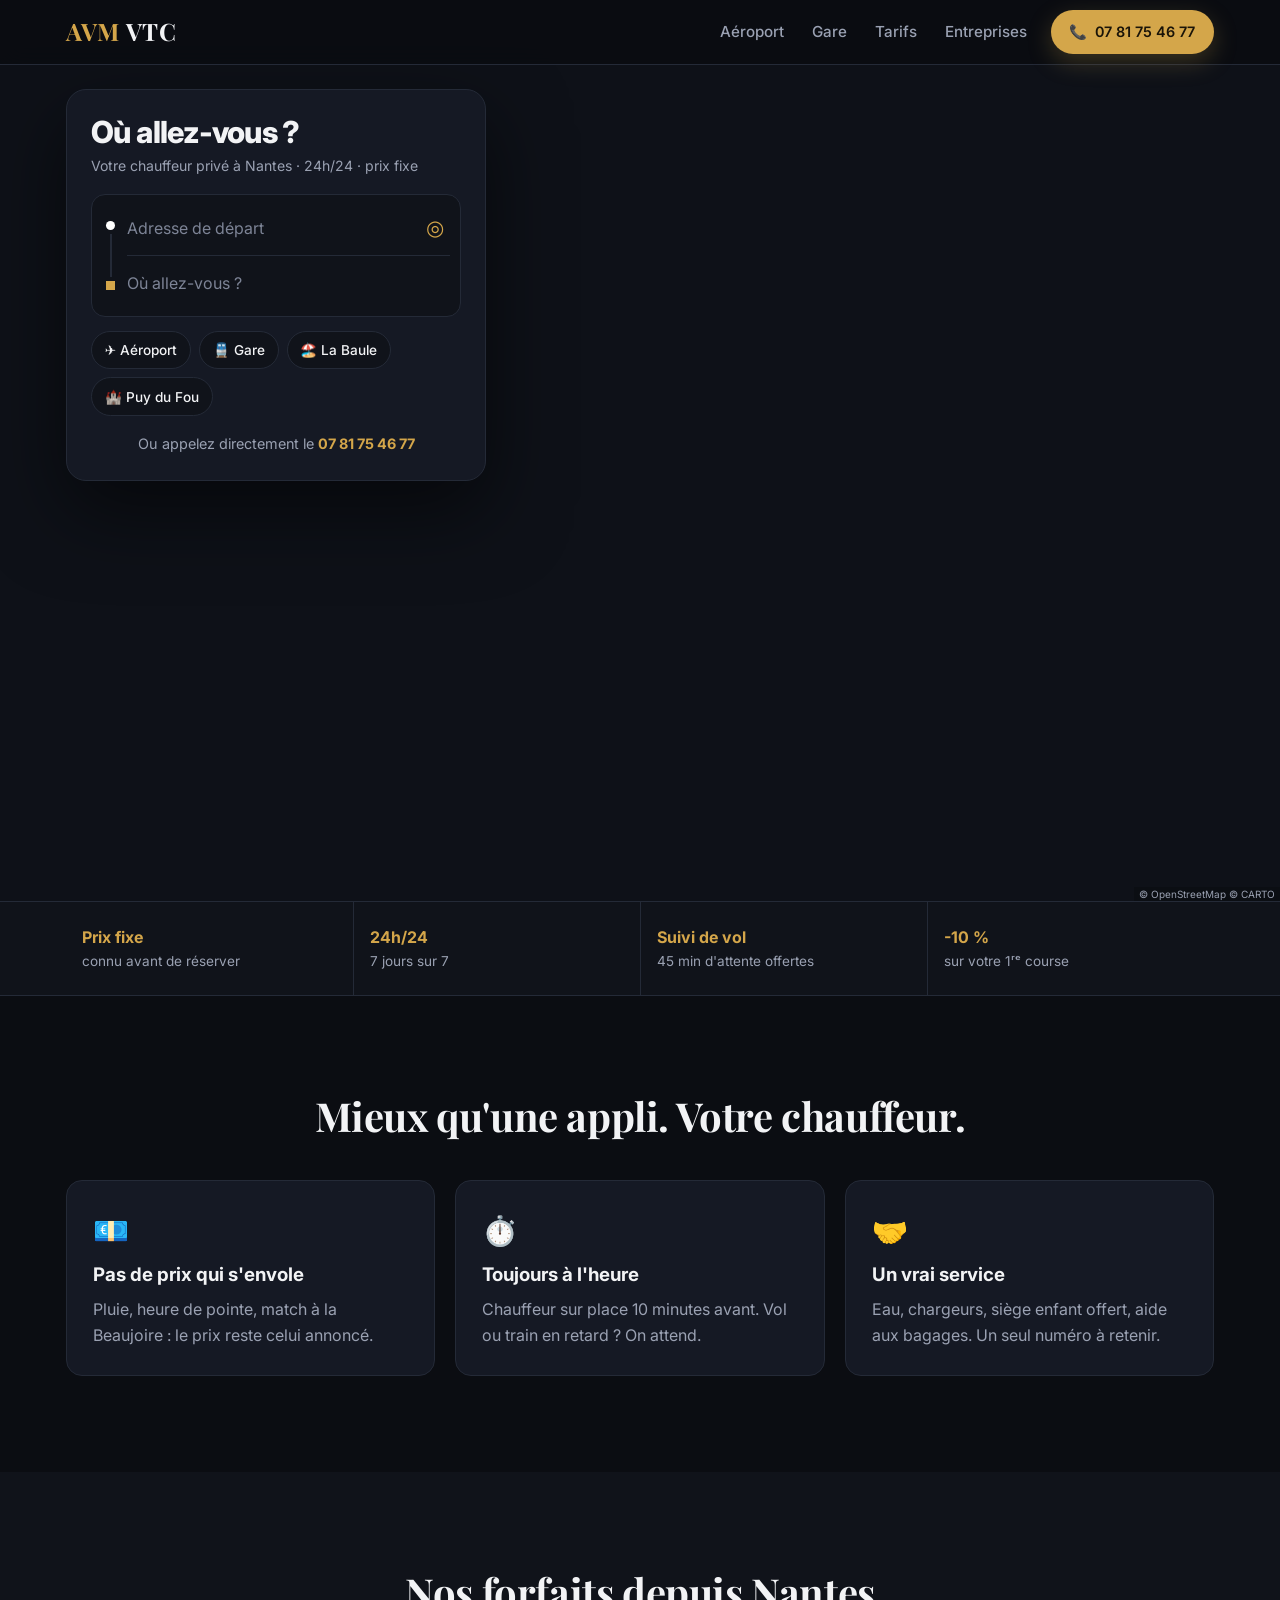
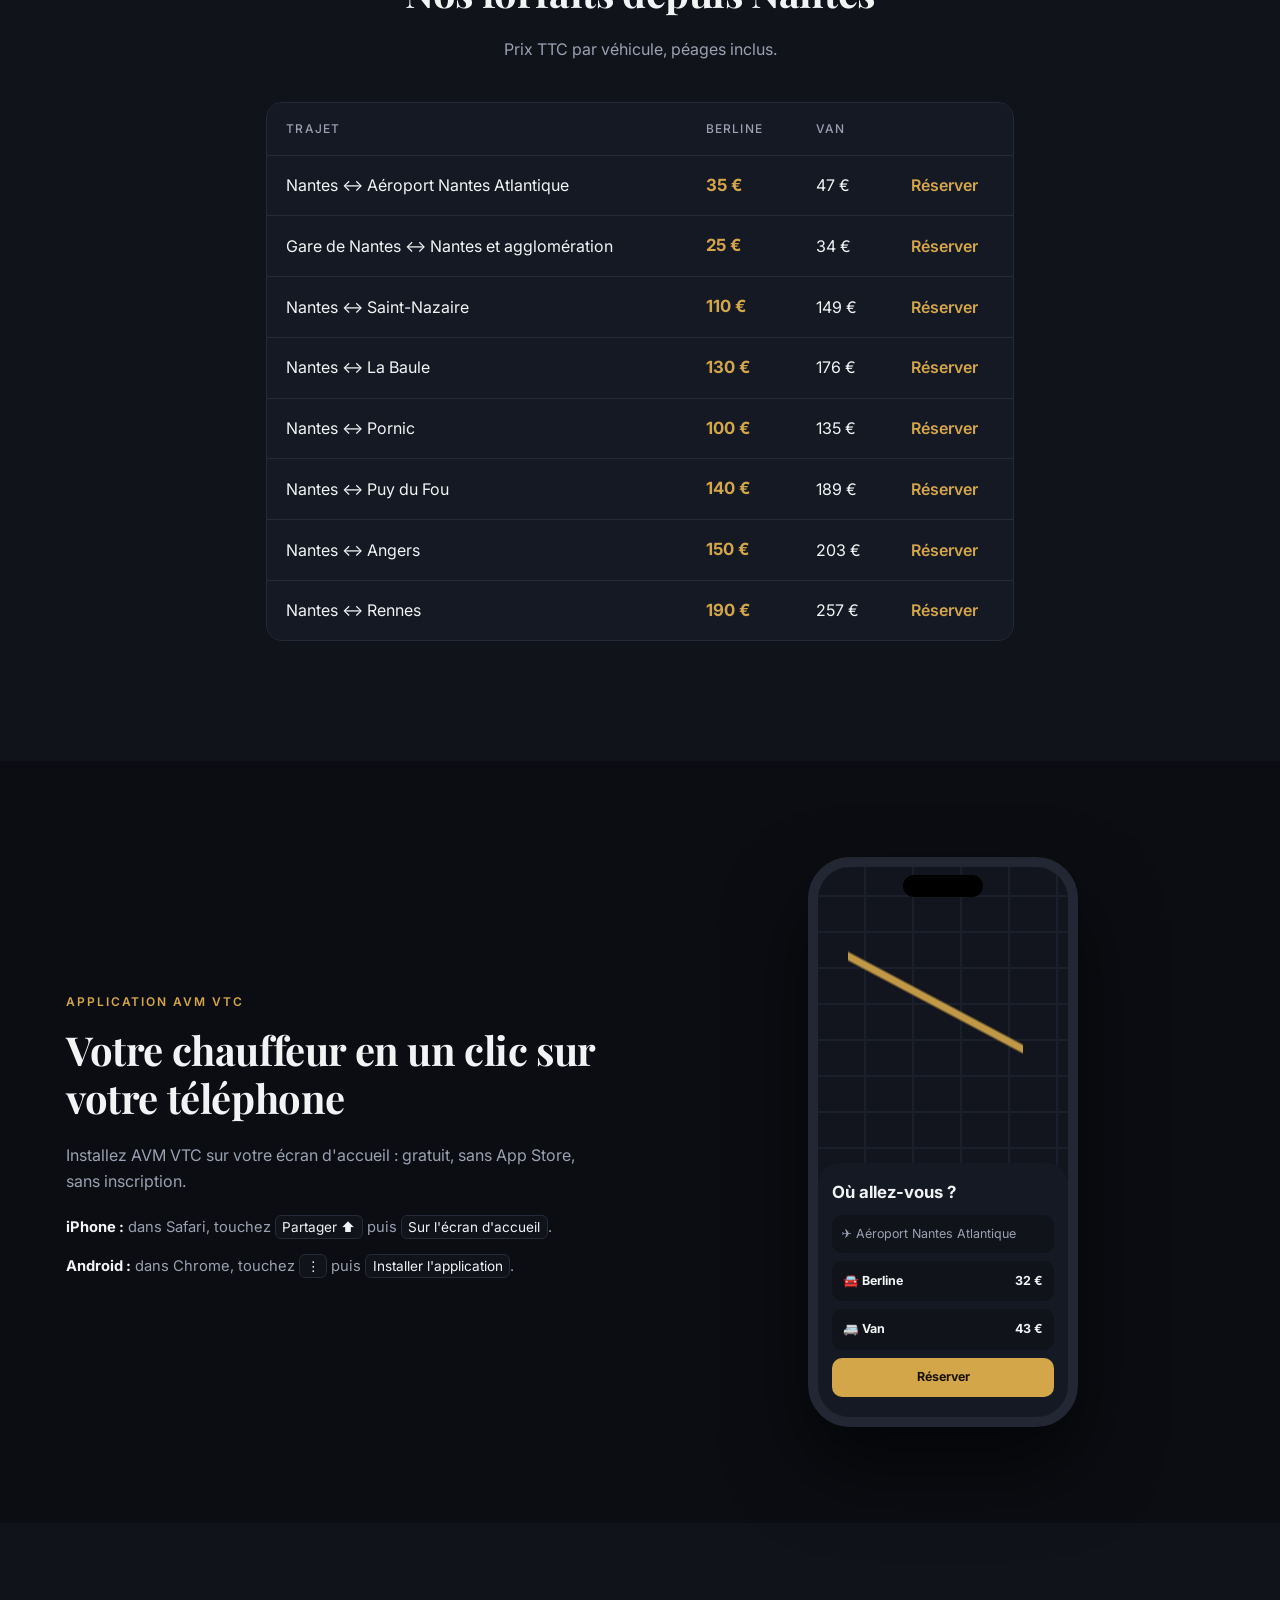
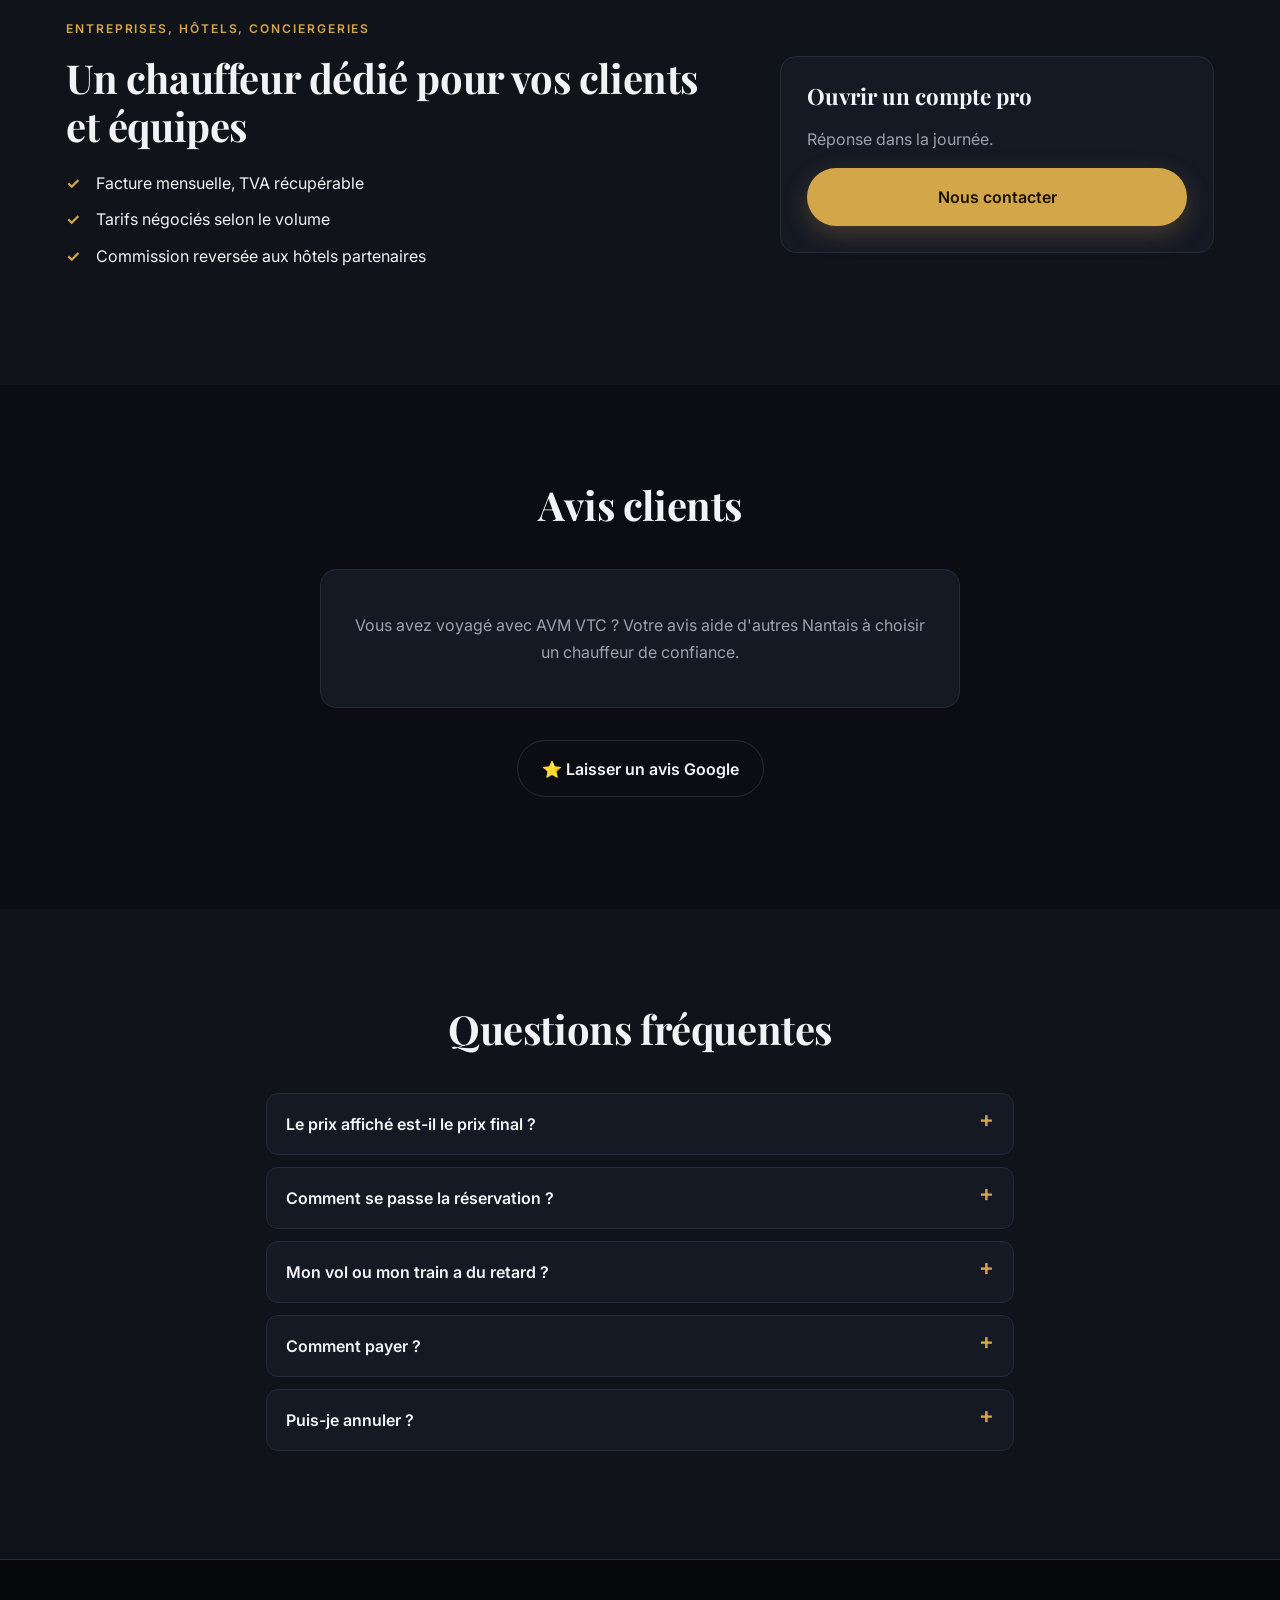
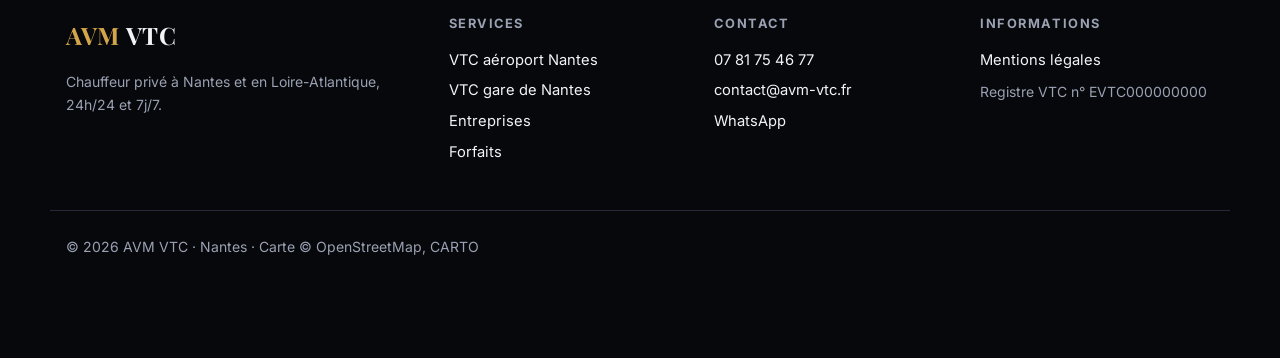
==== commit 9dcdd7ca: "Accueil façon appli (carte, Où allez-vous ?, prix par véhicule) + application installable - Numéro 0" ====
--- a/index.html
+++ b/index.html
@@ -2,19 +2,29 @@
 <html lang="fr">
 <head>
   <meta charset="utf-8">
-  <meta name="viewport" content="width=device-width, initial-scale=1">
-  <title>VTC Nantes – AVM VTC, chauffeur privé 24h/24 | Aéroport, gare, prix fixe</title>
-  <meta name="description" content="AVM VTC, chauffeur privé à Nantes 24h/24 et 7j/7. Aéroport Nantes Atlantique dès 35 €, gare SNCF, La Baule, Puy du Fou. Prix fixe annoncé, devis immédiat, réservation en 1 minute.">
+  <meta name="viewport" content="width=device-width, initial-scale=1, viewport-fit=cover">
+  <title>AVM VTC – Chauffeur VTC à Nantes 24h/24 | Réservez en 30 secondes</title>
+  <meta name="description" content="AVM VTC, votre chauffeur privé à Nantes 24h/24. Entrez votre destination, voyez votre prix et réservez en 30 secondes. Aéroport Nantes Atlantique dès 35 €, prix fixe. 07 81 75 46 77.">
   <link rel="canonical" href="https://www.avm-vtc.fr/">
-  <meta property="og:title" content="AVM VTC – Chauffeur privé à Nantes 24h/24">
-  <meta property="og:description" content="Aéroport Nantes Atlantique dès 35 €. Prix fixe, chauffeur ponctuel, réservation en 1 minute.">
+  <meta property="og:title" content="AVM VTC – Votre chauffeur à Nantes, 24h/24">
+  <meta property="og:description" content="Entrez votre destination, voyez le prix, réservez. Aéroport dès 35 €.">
   <meta property="og:type" content="website">
   <meta property="og:locale" content="fr_FR">
+
+  <!-- Application installable -->
+  <link rel="manifest" href="manifest.webmanifest">
   <meta name="theme-color" content="#0b0d12">
+  <meta name="apple-mobile-web-app-capable" content="yes">
+  <meta name="mobile-web-app-capable" content="yes">
+  <meta name="apple-mobile-web-app-status-bar-style" content="black-translucent">
+  <meta name="apple-mobile-web-app-title" content="AVM VTC">
+  <link rel="apple-touch-icon" href="assets/icon-192.png">
   <link rel="icon" href="assets/favicon.svg" type="image/svg+xml">
+
   <link rel="preconnect" href="https://fonts.googleapis.com">
   <link rel="preconnect" href="https://fonts.gstatic.com" crossorigin>
-  <link href="https://fonts.googleapis.com/css2?family=Inter:wght@400;500;600;700&family=Playfair+Display:wght@600;700&display=swap" rel="stylesheet">
+  <link href="https://fonts.googleapis.com/css2?family=Inter:wght@400;500;600;700;800&family=Playfair+Display:wght@600;700&display=swap" rel="stylesheet">
+  <link rel="stylesheet" href="assets/vendor/leaflet/leaflet.css">
   <link rel="stylesheet" href="style.css">
 
   <script type="application/ld+json">
@@ -23,307 +33,185 @@
     "@type": "TaxiService",
     "name": "AVM VTC",
     "url": "https://www.avm-vtc.fr/",
-    "description": "Chauffeur privé VTC à Nantes 24h/24 : aéroport Nantes Atlantique, gare SNCF, transferts longue distance, mise à disposition, transport d'entreprise.",
-    "telephone": "+33600000000",
+    "description": "Chauffeur privé VTC à Nantes 24h/24 : aéroport Nantes Atlantique, gare, longues distances, entreprises.",
+    "telephone": "+33781754677",
     "areaServed": ["Nantes", "Rezé", "Saint-Herblain", "Orvault", "Carquefou", "Vertou", "Bouguenais", "Saint-Sébastien-sur-Loire", "Loire-Atlantique"],
     "priceRange": "€€",
     "provider": {
       "@type": "LocalBusiness",
       "name": "AVM VTC",
+      "telephone": "+33781754677",
       "address": { "@type": "PostalAddress", "addressLocality": "Nantes", "postalCode": "44000", "addressCountry": "FR" },
       "openingHours": "Mo-Su 00:00-23:59"
     }
   }
   </script>
-  <script type="application/ld+json">
-  {
-    "@context": "https://schema.org",
-    "@type": "FAQPage",
-    "mainEntity": [
-      { "@type": "Question", "name": "Combien coûte un VTC entre Nantes et l'aéroport Nantes Atlantique ?", "acceptedAnswer": { "@type": "Answer", "text": "Le forfait entre Nantes centre et l'aéroport Nantes Atlantique est de 35 € en berline, prix fixe, quel que soit le trafic." } },
-      { "@type": "Question", "name": "Que se passe-t-il si mon vol a du retard ?", "acceptedAnswer": { "@type": "Answer", "text": "Nous suivons votre vol en temps réel. Le chauffeur s'adapte à l'heure réelle d'atterrissage et les 45 premières minutes d'attente sont offertes." } },
-      { "@type": "Question", "name": "Le prix peut-il changer pendant la course ?", "acceptedAnswer": { "@type": "Answer", "text": "Non. Le prix est fixé à la réservation. Seul un changement d'itinéraire demandé par le client peut le modifier, avec son accord." } }
-    ]
-  }
-  </script>
 </head>
-<body>
-
-  <div class="topbar">
-    <div class="container topbar__inner">
-      <span>📍 <span data-region></span> · 24h/24 · 7j/7</span>
-      <a data-tel href="#"><span data-tel-label></span></a>
-    </div>
-  </div>
+<body class="is-app">
 
   <header class="header" id="top">
     <div class="container header__inner">
       <a href="index.html" class="logo" aria-label="AVM VTC, accueil">
         <span class="logo__mark">AVM</span><span class="logo__text">VTC</span>
       </a>
-      <nav class="nav" id="nav" aria-label="Navigation principale">
+      <nav class="nav" aria-label="Navigation principale">
         <a href="vtc-aeroport-nantes.html">Aéroport</a>
         <a href="vtc-gare-nantes.html">Gare</a>
-        <a href="#destinations">Destinations</a>
-        <a href="#entreprises">Entreprises</a>
-        <a href="#faq">FAQ</a>
+        <a href="index.html#tarifs">Tarifs</a>
+        <a href="index.html#entreprises">Entreprises</a>
       </nav>
-      <a class="btn btn--gold btn--sm header__cta" href="#reserver">Réserver</a>
-      <button class="burger" id="burger" aria-label="Ouvrir le menu" aria-expanded="false" aria-controls="nav">
-        <span></span><span></span><span></span>
-      </button>
+      <button class="btn btn--ghost btn--sm" data-install hidden>⬇︎ Installer l'app</button>
+      <a class="btn btn--gold btn--sm" data-tel href="#">📞 <span class="hide-sm" data-tel-label></span><span class="show-sm">Appeler</span></a>
     </div>
   </header>
 
   <main>
-    <!-- ============ HERO + DEVIS ============ -->
-    <section class="hero">
-      <div class="container hero__grid">
-        <div class="hero__text">
-          <p class="eyebrow">Chauffeur privé à Nantes</p>
-          <h1>Votre VTC à Nantes,<br><em>à l'heure et au prix annoncé.</em></h1>
-          <p class="lead">Aéroport Nantes Atlantique, gare SNCF, rendez-vous d'affaires, côte atlantique : un chauffeur professionnel vous attend, de jour comme de nuit. Le prix est fixé à la réservation, sans majoration.</p>
-          <div class="hero__actions">
-            <a class="btn btn--gold" href="#reserver">Calculer mon prix</a>
-            <a class="btn btn--ghost" data-tel href="#">📞 <span data-tel-label></span></a>
-          </div>
-          <ul class="badges">
-            <li><strong>35 €</strong><span>Nantes ↔ aéroport</span></li>
-            <li><strong>24h/24</strong><span>7 jours sur 7</span></li>
-            <li><strong>0 €</strong><span>de majoration</span></li>
-          </ul>
-        </div>
-
-        <form class="card booking" id="reserver" novalidate>
-          <div class="booking__head">
-            <h2 class="booking__title">Devis immédiat</h2>
-            <p class="booking__sub">Prix affiché en direct · confirmation par WhatsApp</p>
-          </div>
-
-          <div class="tabs" role="tablist" aria-label="Type de course">
-            <button type="button" class="tab is-active" data-mode="transfer" role="tab" aria-selected="true">Trajet</button>
-            <button type="button" class="tab" data-mode="hourly" role="tab" aria-selected="false">Mise à disposition</button>
-          </div>
-
-          <div class="field" data-show="transfer">
-            <label for="route">Trajet</label>
-            <select id="route" name="route"></select>
-          </div>
-
-          <div class="field-row" data-show="custom">
-            <div class="field">
-              <label for="from">Départ</label>
-              <input id="from" name="from" placeholder="Adresse de départ" autocomplete="street-address">
-            </div>
-            <div class="field">
-              <label for="to">Arrivée</label>
-              <input id="to" name="to" placeholder="Adresse d'arrivée">
-            </div>
-          </div>
-          <div class="field" data-show="custom">
-            <label for="km">Distance estimée : <output id="kmOut">20</output> km</label>
-            <input type="range" id="km" name="km" min="2" max="400" value="20">
-          </div>
-
-          <div class="field" data-show="hourly">
-            <label for="hours">Durée : <output id="hoursOut">3</output> h</label>
-            <input type="range" id="hours" name="hours" min="2" max="12" value="3">
-          </div>
-
-          <div class="field">
-            <span class="label">Véhicule</span>
-            <div class="vehicles" id="vehicles"></div>
-          </div>
-
-          <div class="field-row">
-            <div class="field">
-              <label for="date">Date</label>
-              <input type="date" id="date" name="date" required>
-            </div>
-            <div class="field">
-              <label for="time">Heure</label>
-              <input type="time" id="time" name="time" required>
-            </div>
-          </div>
-
-          <div class="field-row">
-            <div class="field">
-              <label for="pax">Passagers</label>
-              <select id="pax" name="pax">
-                <option>1</option><option>2</option><option>3</option><option>4</option>
-                <option>5</option><option>6</option><option>7</option>
-              </select>
-            </div>
-            <div class="field">
-              <label for="name">Prénom</label>
-              <input id="name" name="name" placeholder="Votre prénom" autocomplete="given-name" required>
-            </div>
-          </div>
-
-          <label class="checkbox" data-show="transfer"><input type="checkbox" id="roundtrip" name="roundtrip"> Aller-retour <span class="muted">(-5 %)</span></label>
-
-          <div class="price" aria-live="polite">
-            <div>
-              <span class="price__label">Prix TTC</span>
-              <span class="price__old" id="priceOld"></span>
-            </div>
-            <span class="price__value" id="price">—</span>
-          </div>
-          <p class="price__note" id="priceNote">-10 % appliqués : 1ʳᵉ réservation directe</p>
-
-          <button type="submit" class="btn btn--whatsapp btn--block">Réserver sur WhatsApp</button>
-          <a class="btn btn--ghost btn--block" data-tel href="#">Ou appeler le chauffeur</a>
+    <!-- =============== L'APPLI =============== -->
+    <section class="app" id="reserver">
+      <div class="app__map" id="map" aria-label="Carte du trajet"></div>
+
+      <div class="sheet">
+        <div class="sheet__grip" aria-hidden="true"></div>
+        <h1 class="sheet__title">Où allez-vous ?</h1>
+        <p class="sheet__sub">Votre chauffeur privé à Nantes · 24h/24 · prix fixe</p>
+
+        <div class="where">
+          <div class="where__rail" aria-hidden="true"><span class="dot"></span><span class="rail"></span><span class="square"></span></div>
+          <div class="where__fields">
+            <div class="ac">
+              <label class="sr-only" for="from">Départ</label>
+              <input id="from" placeholder="Adresse de départ" autocomplete="off" spellcheck="false">
+              <button type="button" class="ac__locate" id="locate" title="Utiliser ma position" aria-label="Utiliser ma position">◎</button>
+              <ul class="ac__list" role="listbox" hidden></ul>
+            </div>
+            <div class="ac">
+              <label class="sr-only" for="to">Destination</label>
+              <input id="to" placeholder="Où allez-vous ?" autocomplete="off" spellcheck="false">
+              <ul class="ac__list" role="listbox" hidden></ul>
+            </div>
+          </div>
+        </div>
+
+        <div class="chips" id="chips" aria-label="Destinations rapides"></div>
+
+        <div class="trip" id="trip" hidden>
+          <p class="trip__info" id="tripInfo"></p>
+
+          <div class="rides" id="rides" role="radiogroup" aria-label="Choix du véhicule"></div>
+
+          <div class="when">
+            <div class="seg" role="radiogroup" aria-label="Quand ?">
+              <button type="button" class="seg__btn is-active" data-when="now" role="radio" aria-checked="true">⚡ Dès que possible</button>
+              <button type="button" class="seg__btn" data-when="later" role="radio" aria-checked="false">📅 Planifier</button>
+            </div>
+            <div class="when__plan" id="plan" hidden>
+              <input type="date" id="date" aria-label="Date">
+              <input type="time" id="time" aria-label="Heure">
+            </div>
+          </div>
+
+          <div class="ac">
+            <label class="sr-only" for="name">Prénom</label>
+            <input id="name" placeholder="Votre prénom" autocomplete="given-name">
+          </div>
+
+          <p class="trip__promo" id="promo"></p>
+          <button type="button" class="btn btn--book" id="book">Réserver</button>
           <p class="form-error" id="formError" role="alert"></p>
-        </form>
-      </div>
-      <img class="hero__skyline" src="assets/nantes.svg" alt="" aria-hidden="true">
-    </section>
-
-    <!-- ============ ENGAGEMENTS ============ -->
+        </div>
+
+        <a class="sheet__call" data-tel href="#">Ou appelez directement le <strong data-tel-label></strong></a>
+      </div>
+    </section>
+
+    <!-- =============== CONFIANCE =============== -->
     <section class="strip">
       <div class="container strip__inner">
-        <div><strong>Prix fixe</strong><span>annoncé avant le départ</span></div>
+        <div><strong>Prix fixe</strong><span>connu avant de réserver</span></div>
+        <div><strong>24h/24</strong><span>7 jours sur 7</span></div>
         <div><strong>Suivi de vol</strong><span>45 min d'attente offertes</span></div>
-        <div><strong>Carte VTC</strong><span>chauffeur pro &amp; assuré</span></div>
-        <div><strong>Annulation</strong><span>gratuite jusqu'à 2 h avant</span></div>
-      </div>
-    </section>
-
-    <!-- ============ SERVICES ============ -->
-    <section class="section" id="services">
+        <div><strong>-10 %</strong><span>sur votre 1ʳᵉ course</span></div>
+      </div>
+    </section>
+
+    <!-- =============== POURQUOI =============== -->
+    <section class="section">
       <div class="container">
-        <p class="eyebrow center">Nos services</p>
-        <h2 class="section__title">Un chauffeur pour chaque déplacement</h2>
-        <div class="grid grid--3">
-          <a class="card service" href="vtc-aeroport-nantes.html">
-            <span class="service__icon">✈️</span>
-            <h3>Aéroport Nantes Atlantique</h3>
-            <p>Accueil en zone d'arrivée avec pancarte à votre nom, aide aux bagages, suivi de vol en temps réel.</p>
-            <span class="link">Dès 35 € →</span>
-          </a>
-          <a class="card service" href="vtc-gare-nantes.html">
-            <span class="service__icon">🚆</span>
-            <h3>Gare de Nantes</h3>
-            <p>Prise en charge accès Nord ou Sud, à l'arrivée de votre TGV. Idéal avec des bagages ou des enfants.</p>
-            <span class="link">Dès 25 € →</span>
-          </a>
-          <a class="card service" href="#entreprises">
-            <span class="service__icon">💼</span>
-            <h3>Déplacements d'affaires</h3>
-            <p>Rendez-vous, Parc des Expositions de la Beaujoire, Cité des Congrès, accueil de clients VIP.</p>
-            <span class="link">Compte entreprise →</span>
-          </a>
-          <a class="card service" href="#reserver" data-prefill="hourly">
-            <span class="service__icon">⏳</span>
-            <h3>Mise à disposition</h3>
-            <p>Un chauffeur à l'heure ou à la journée : tournée de rendez-vous, shopping, visite du vignoble nantais.</p>
-            <span class="link">50 €/h →</span>
-          </a>
-          <a class="card service" href="#" data-wa="Bonjour, je souhaite un devis pour un mariage / événement.">
-            <span class="service__icon">💍</span>
-            <h3>Mariages &amp; événements</h3>
-            <p>Voiture des mariés, navettes pour vos invités entre la cérémonie, le domaine et les hôtels.</p>
-            <span class="link">Demander un devis →</span>
-          </a>
-          <a class="card service" href="#reserver" data-prefill="custom">
-            <span class="service__icon">🌙</span>
-            <h3>Soirées &amp; retours de nuit</h3>
-            <p>Concert au Zénith, match à la Beaujoire, dîner en ville : rentrez en sécurité, à toute heure.</p>
-            <span class="link">Réserver →</span>
-          </a>
-        </div>
-      </div>
-    </section>
-
-    <!-- ============ DESTINATIONS / FORFAITS ============ -->
-    <section class="section section--alt" id="destinations">
-      <div class="container">
-        <p class="eyebrow center">Forfaits au départ de Nantes</p>
-        <h2 class="section__title">Des prix clairs, fixés à l'avance</h2>
-        <p class="section__sub">Prix TTC par véhicule, péages inclus. Berline jusqu'à 4 passagers, van jusqu'à 7.</p>
+        <h2 class="section__title">Mieux qu'une appli. Votre chauffeur.</h2>
+        <div class="grid grid--3 why">
+          <div class="card"><span class="why__icon">💶</span><h3>Pas de prix qui s'envole</h3><p>Pluie, heure de pointe, match à la Beaujoire : le prix reste celui annoncé.</p></div>
+          <div class="card"><span class="why__icon">⏱️</span><h3>Toujours à l'heure</h3><p>Chauffeur sur place 10 minutes avant. Vol ou train en retard ? On attend.</p></div>
+          <div class="card"><span class="why__icon">🤝</span><h3>Un vrai service</h3><p>Eau, chargeurs, siège enfant offert, aide aux bagages. Un seul numéro à retenir.</p></div>
+        </div>
+      </div>
+    </section>
+
+    <!-- =============== TARIFS =============== -->
+    <section class="section section--alt" id="tarifs">
+      <div class="container container--narrow">
+        <h2 class="section__title">Nos forfaits depuis Nantes</h2>
+        <p class="section__sub">Prix TTC par véhicule, péages inclus.</p>
         <div class="table-wrap">
-          <table class="prices" id="pricesTable">
+          <table class="prices">
             <thead><tr><th>Trajet</th><th>Berline</th><th>Van</th><th><span class="sr-only">Action</span></th></tr></thead>
             <tbody></tbody>
           </table>
         </div>
-        <p class="center muted small">Autre destination ? Utilisez le <a class="link" href="#reserver" data-prefill="custom">devis sur mesure</a> : Paris, Bordeaux, Vannes, Les Sables-d'Olonne…</p>
-      </div>
-    </section>
-
-    <!-- ============ VÉHICULE ============ -->
-    <section class="section">
-      <div class="container split">
-        <figure class="vehicle-photo">
-          <img src="images/vehicule.jpg" alt="Véhicule AVM VTC" onerror="this.onerror=null;this.src='assets/car.svg';this.classList.add('is-fallback')">
-        </figure>
-        <div>
-          <p class="eyebrow">Votre confort</p>
-          <h2 class="section__title section__title--left">Un véhicule récent, propre et climatisé</h2>
-          <ul class="checks">
-            <li>Eau fraîche, chargeurs iPhone / Android, Wi-Fi</li>
-            <li>Siège bébé et rehausseur gratuits sur demande</li>
-            <li>Grand coffre pour valises, poussettes, matériel de golf</li>
-            <li>Chauffeur en tenue, discret et courtois</li>
-            <li>Paiement CB sans contact, espèces, virement ou facture</li>
-          </ul>
-        </div>
-      </div>
-    </section>
-
-    <!-- ============ COMMENT ÇA MARCHE ============ -->
-    <section class="section section--alt">
-      <div class="container">
-        <p class="eyebrow center">Simple et rapide</p>
-        <h2 class="section__title">Réservez en 1 minute</h2>
-        <ol class="steps">
-          <li><span>1</span><h3>Calculez votre prix</h3><p>Choisissez votre trajet et votre véhicule : le prix s'affiche immédiatement.</p></li>
-          <li><span>2</span><h3>Envoyez la demande</h3><p>Un clic ouvre WhatsApp avec votre demande déjà rédigée. Vous pouvez aussi appeler.</p></li>
-          <li><span>3</span><h3>Recevez la confirmation</h3><p>Le chauffeur confirme en quelques minutes et vous attend à l'heure prévue.</p></li>
-        </ol>
-      </div>
-    </section>
-
-    <!-- ============ ENTREPRISES ============ -->
-    <section class="section" id="entreprises">
+      </div>
+    </section>
+
+    <!-- =============== APPLI =============== -->
+    <section class="section" id="appli">
       <div class="container split">
         <div>
-          <p class="eyebrow">Entreprises &amp; partenaires</p>
-          <h2 class="section__title section__title--left">Le chauffeur de vos collaborateurs et de vos clients</h2>
+          <p class="eyebrow">Application AVM VTC</p>
+          <h2 class="section__title section__title--left">Votre chauffeur en un clic sur votre téléphone</h2>
+          <p class="muted">Installez AVM VTC sur votre écran d'accueil : gratuit, sans App Store, sans inscription.</p>
+          <button class="btn btn--gold" data-install hidden>⬇︎ Installer l'application</button>
+          <div class="howto">
+            <p><strong>iPhone :</strong> dans Safari, touchez <span class="kbd">Partager ⬆︎</span> puis <span class="kbd">Sur l'écran d'accueil</span>.</p>
+            <p><strong>Android :</strong> dans Chrome, touchez <span class="kbd">⋮</span> puis <span class="kbd">Installer l'application</span>.</p>
+          </div>
+        </div>
+        <div class="phone" aria-hidden="true">
+          <div class="phone__screen">
+            <div class="phone__map"></div>
+            <div class="phone__sheet">
+              <strong>Où allez-vous ?</strong>
+              <span class="phone__input">✈️ Aéroport Nantes Atlantique</span>
+              <span class="phone__ride"><b>🚘 Berline</b><b>32 €</b></span>
+              <span class="phone__ride"><b>🚐 Van</b><b>43 €</b></span>
+              <span class="phone__btn">Réserver</span>
+            </div>
+          </div>
+        </div>
+      </div>
+    </section>
+
+    <!-- =============== ENTREPRISES =============== -->
+    <section class="section section--alt" id="entreprises">
+      <div class="container split">
+        <div>
+          <p class="eyebrow">Entreprises, hôtels, conciergeries</p>
+          <h2 class="section__title section__title--left">Un chauffeur dédié pour vos clients et équipes</h2>
           <ul class="checks">
-            <li>Facture mensuelle unique, TVA récupérable</li>
+            <li>Facture mensuelle, TVA récupérable</li>
             <li>Tarifs négociés selon le volume</li>
-            <li>Réservation prioritaire, même à la dernière minute</li>
-            <li>Accueil VIP à l'aéroport et en gare</li>
-            <li>Discrétion et confidentialité</li>
+            <li>Commission reversée aux hôtels partenaires</li>
           </ul>
         </div>
         <div class="card cta-card">
-          <h3>Hôtels, conciergeries, agences</h3>
-          <p>Vous recommandez un chauffeur de confiance à vos clients ? Nous vous reversons une commission sur chaque course apportée.</p>
-          <a href="#" class="btn btn--gold btn--block" data-wa="Bonjour, je souhaite ouvrir un compte entreprise / partenaire avec AVM VTC.">Ouvrir un compte</a>
-          <a href="#" class="btn btn--ghost btn--block" data-mail="Compte entreprise AVM VTC">Écrire par e-mail</a>
-        </div>
-      </div>
-    </section>
-
-    <!-- ============ FIDÉLITÉ ============ -->
-    <section class="section section--gold">
-      <div class="container loyalty">
-        <div>
-          <h2>La 10ᵉ course offerte*</h2>
-          <p>Et 10 € de réduction pour vous et pour chaque ami parrainé.</p>
-        </div>
-        <a href="#" class="btn btn--dark" data-wa="Bonjour, je souhaite m'inscrire au programme fidélité AVM VTC.">Je m'inscris</a>
-      </div>
-      <p class="container fineprint">* Dans la limite de 40 €, pour les courses réservées en direct.</p>
-    </section>
-
-    <!-- ============ AVIS ============ -->
+          <h3>Ouvrir un compte pro</h3>
+          <p>Réponse dans la journée.</p>
+          <a href="#" class="btn btn--gold btn--block" data-wa="Bonjour, je souhaite ouvrir un compte entreprise / partenaire avec AVM VTC.">Nous contacter</a>
+        </div>
+      </div>
+    </section>
+
+    <!-- =============== AVIS =============== -->
     <section class="section" id="avis">
       <div class="container">
-        <p class="eyebrow center">Avis clients</p>
-        <h2 class="section__title">Ils nous ont fait confiance</h2>
+        <h2 class="section__title">Avis clients</h2>
         <div class="grid grid--3" id="reviews"></div>
         <div class="card review-empty" id="reviewsEmpty" hidden>
           <p>Vous avez voyagé avec AVM VTC ? Votre avis aide d'autres Nantais à choisir un chauffeur de confiance.</p>
@@ -332,39 +220,15 @@
       </div>
     </section>
 
-    <!-- ============ ZONES ============ -->
-    <section class="section section--alt">
-      <div class="container container--narrow center">
-        <p class="eyebrow">Zones desservies</p>
-        <h2 class="section__title">Nantes, sa métropole et toute la Loire-Atlantique</h2>
-        <p class="zones">Nantes · Rezé · Saint-Herblain · Orvault · Carquefou · Vertou · Bouguenais · Saint-Sébastien-sur-Loire · La Chapelle-sur-Erdre · Sainte-Luce-sur-Loire · Couëron · Basse-Goulaine · Thouaré-sur-Loire · Sautron · Les Sorinières · Clisson · Ancenis · Saint-Nazaire · La Baule · Pornic · Pornichet · Guérande · Le Croisic · Saint-Brevin</p>
-      </div>
-    </section>
-
-    <!-- ============ FAQ ============ -->
-    <section class="section" id="faq">
+    <!-- =============== FAQ =============== -->
+    <section class="section section--alt" id="faq">
       <div class="container container--narrow">
-        <p class="eyebrow center">FAQ</p>
         <h2 class="section__title">Questions fréquentes</h2>
-        <details><summary>Combien coûte un VTC entre Nantes et l'aéroport ?</summary><p>Le forfait entre Nantes centre et l'aéroport Nantes Atlantique est de 35 € en berline, prix fixe, quel que soit le trafic sur le périphérique.</p></details>
-        <details><summary>Que se passe-t-il si mon vol ou mon train a du retard ?</summary><p>Nous suivons votre vol ou votre train en temps réel. Le chauffeur s'adapte à l'heure réelle d'arrivée et les 45 premières minutes d'attente sont offertes.</p></details>
-        <details><summary>Le prix peut-il changer pendant la course ?</summary><p>Non. Le prix est fixé à la réservation. Seul un changement d'itinéraire demandé par vous (arrêt supplémentaire, détour) peut le modifier, toujours avec votre accord.</p></details>
-        <details><summary>Combien de temps à l'avance faut-il réserver ?</summary><p>Idéalement la veille pour garantir la disponibilité, surtout pour les départs tôt le matin. Pour une course dans l'heure, appelez directement le chauffeur.</p></details>
-        <details><summary>Quels moyens de paiement acceptez-vous ?</summary><p>Carte bancaire (y compris sans contact), espèces, virement, et facture mensuelle pour les entreprises.</p></details>
-        <details><summary>Pourquoi réserver en direct plutôt que sur une application ?</summary><p>En direct, pas de prix qui grimpe aux heures de pointe ou quand il pleut, et vous savez qui viendra vous chercher. En plus, vous bénéficiez de 10 % de remise sur votre première course et du programme fidélité.</p></details>
-        <details><summary>Puis-je annuler ?</summary><p>Oui, l'annulation est gratuite jusqu'à 2 h avant la prise en charge.</p></details>
-      </div>
-    </section>
-
-    <!-- ============ CTA FINAL ============ -->
-    <section class="section final">
-      <div class="container center">
-        <h2 class="section__title">Besoin d'un chauffeur à Nantes ?</h2>
-        <p class="section__sub">Réponse rapide, de jour comme de nuit.</p>
-        <div class="final__btns">
-          <a class="btn btn--gold" data-tel href="#">📞 <span data-tel-label></span></a>
-          <a class="btn btn--whatsapp" href="#" data-wa="Bonjour, je souhaite réserver une course avec AVM VTC.">WhatsApp</a>
-        </div>
+        <details><summary>Le prix affiché est-il le prix final ?</summary><p>Oui. Le chauffeur confirme le prix avant la course et il ne change pas, même dans les bouchons. Seul un détour ou un arrêt que vous demandez peut le modifier, avec votre accord.</p></details>
+        <details><summary>Comment se passe la réservation ?</summary><p>Vous choisissez votre trajet et votre véhicule, puis « Réserver » ouvre WhatsApp avec votre demande déjà écrite. Le chauffeur vous confirme en quelques minutes. Vous pouvez aussi simplement appeler.</p></details>
+        <details><summary>Mon vol ou mon train a du retard ?</summary><p>Nous le suivons en temps réel. Les 45 premières minutes d'attente sont offertes.</p></details>
+        <details><summary>Comment payer ?</summary><p>Carte bancaire (sans contact), espèces, virement, ou facture pour les entreprises.</p></details>
+        <details><summary>Puis-je annuler ?</summary><p>Oui, gratuitement jusqu'à 2 h avant la prise en charge.</p></details>
       </div>
     </section>
   </main>
@@ -380,7 +244,7 @@
         <a href="vtc-aeroport-nantes.html">VTC aéroport Nantes</a>
         <a href="vtc-gare-nantes.html">VTC gare de Nantes</a>
         <a href="index.html#entreprises">Entreprises</a>
-        <a href="index.html#destinations">Forfaits</a>
+        <a href="index.html#tarifs">Forfaits</a>
       </div>
       <div>
         <h4>Contact</h4>
@@ -394,15 +258,11 @@
         <span class="muted small">Registre VTC n° <span data-registre></span></span>
       </div>
     </div>
-    <p class="container muted small footer__copy">© <span data-year></span> AVM VTC · Nantes</p>
+    <p class="container muted small footer__copy">© <span data-year></span> AVM VTC · Nantes · Carte © OpenStreetMap, CARTO</p>
   </footer>
 
-  <div class="mobile-bar">
-    <a class="btn btn--gold" data-tel href="#">📞 Appeler</a>
-    <a class="btn btn--whatsapp" href="#" data-wa="Bonjour, je souhaite réserver une course avec AVM VTC.">WhatsApp</a>
-  </div>
-
   <script src="config.js"></script>
+  <script src="assets/vendor/leaflet/leaflet.js"></script>
   <script src="script.js"></script>
 </body>
 </html>
--- a/assets/vendor/leaflet/leaflet.css
+++ b/assets/vendor/leaflet/leaflet.css
@@ -0,0 +1,661 @@
+/* required styles */
+
+.leaflet-pane,
+.leaflet-tile,
+.leaflet-marker-icon,
+.leaflet-marker-shadow,
+.leaflet-tile-container,
+.leaflet-pane > svg,
+.leaflet-pane > canvas,
+.leaflet-zoom-box,
+.leaflet-image-layer,
+.leaflet-layer {
+	position: absolute;
+	left: 0;
+	top: 0;
+	}
+.leaflet-container {
+	overflow: hidden;
+	}
+.leaflet-tile,
+.leaflet-marker-icon,
+.leaflet-marker-shadow {
+	-webkit-user-select: none;
+	   -moz-user-select: none;
+	        user-select: none;
+	  -webkit-user-drag: none;
+	}
+/* Prevents IE11 from highlighting tiles in blue */
+.leaflet-tile::selection {
+	background: transparent;
+}
+/* Safari renders non-retina tile on retina better with this, but Chrome is worse */
+.leaflet-safari .leaflet-tile {
+	image-rendering: -webkit-optimize-contrast;
+	}
+/* hack that prevents hw layers "stretching" when loading new tiles */
+.leaflet-safari .leaflet-tile-container {
+	width: 1600px;
+	height: 1600px;
+	-webkit-transform-origin: 0 0;
+	}
+.leaflet-marker-icon,
+.leaflet-marker-shadow {
+	display: block;
+	}
+/* .leaflet-container svg: reset svg max-width decleration shipped in Joomla! (joomla.org) 3.x */
+/* .leaflet-container img: map is broken in FF if you have max-width: 100% on tiles */
+.leaflet-container .leaflet-overlay-pane svg {
+	max-width: none !important;
+	max-height: none !important;
+	}
+.leaflet-container .leaflet-marker-pane img,
+.leaflet-container .leaflet-shadow-pane img,
+.leaflet-container .leaflet-tile-pane img,
+.leaflet-container img.leaflet-image-layer,
+.leaflet-container .leaflet-tile {
+	max-width: none !important;
+	max-height: none !important;
+	width: auto;
+	padding: 0;
+	}
+
+.leaflet-container img.leaflet-tile {
+	/* See: https://bugs.chromium.org/p/chromium/issues/detail?id=600120 */
+	mix-blend-mode: plus-lighter;
+}
+
+.leaflet-container.leaflet-touch-zoom {
+	-ms-touch-action: pan-x pan-y;
+	touch-action: pan-x pan-y;
+	}
+.leaflet-container.leaflet-touch-drag {
+	-ms-touch-action: pinch-zoom;
+	/* Fallback for FF which doesn't support pinch-zoom */
+	touch-action: none;
+	touch-action: pinch-zoom;
+}
+.leaflet-container.leaflet-touch-drag.leaflet-touch-zoom {
+	-ms-touch-action: none;
+	touch-action: none;
+}
+.leaflet-container {
+	-webkit-tap-highlight-color: transparent;
+}
+.leaflet-container a {
+	-webkit-tap-highlight-color: rgba(51, 181, 229, 0.4);
+}
+.leaflet-tile {
+	filter: inherit;
+	visibility: hidden;
+	}
+.leaflet-tile-loaded {
+	visibility: inherit;
+	}
+.leaflet-zoom-box {
+	width: 0;
+	height: 0;
+	-moz-box-sizing: border-box;
+	     box-sizing: border-box;
+	z-index: 800;
+	}
+/* workaround for https://bugzilla.mozilla.org/show_bug.cgi?id=888319 */
+.leaflet-overlay-pane svg {
+	-moz-user-select: none;
+	}
+
+.leaflet-pane         { z-index: 400; }
+
+.leaflet-tile-pane    { z-index: 200; }
+.leaflet-overlay-pane { z-index: 400; }
+.leaflet-shadow-pane  { z-index: 500; }
+.leaflet-marker-pane  { z-index: 600; }
+.leaflet-tooltip-pane   { z-index: 650; }
+.leaflet-popup-pane   { z-index: 700; }
+
+.leaflet-map-pane canvas { z-index: 100; }
+.leaflet-map-pane svg    { z-index: 200; }
+
+.leaflet-vml-shape {
+	width: 1px;
+	height: 1px;
+	}
+.lvml {
+	behavior: url(#default#VML);
+	display: inline-block;
+	position: absolute;
+	}
+
+
+/* control positioning */
+
+.leaflet-control {
+	position: relative;
+	z-index: 800;
+	pointer-events: visiblePainted; /* IE 9-10 doesn't have auto */
+	pointer-events: auto;
+	}
+.leaflet-top,
+.leaflet-bottom {
+	position: absolute;
+	z-index: 1000;
+	pointer-events: none;
+	}
+.leaflet-top {
+	top: 0;
+	}
+.leaflet-right {
+	right: 0;
+	}
+.leaflet-bottom {
+	bottom: 0;
+	}
+.leaflet-left {
+	left: 0;
+	}
+.leaflet-control {
+	float: left;
+	clear: both;
+	}
+.leaflet-right .leaflet-control {
+	float: right;
+	}
+.leaflet-top .leaflet-control {
+	margin-top: 10px;
+	}
+.leaflet-bottom .leaflet-control {
+	margin-bottom: 10px;
+	}
+.leaflet-left .leaflet-control {
+	margin-left: 10px;
+	}
+.leaflet-right .leaflet-control {
+	margin-right: 10px;
+	}
+
+
+/* zoom and fade animations */
+
+.leaflet-fade-anim .leaflet-popup {
+	opacity: 0;
+	-webkit-transition: opacity 0.2s linear;
+	   -moz-transition: opacity 0.2s linear;
+	        transition: opacity 0.2s linear;
+	}
+.leaflet-fade-anim .leaflet-map-pane .leaflet-popup {
+	opacity: 1;
+	}
+.leaflet-zoom-animated {
+	-webkit-transform-origin: 0 0;
+	    -ms-transform-origin: 0 0;
+	        transform-origin: 0 0;
+	}
+svg.leaflet-zoom-animated {
+	will-change: transform;
+}
+
+.leaflet-zoom-anim .leaflet-zoom-animated {
+	-webkit-transition: -webkit-transform 0.25s cubic-bezier(0,0,0.25,1);
+	   -moz-transition:    -moz-transform 0.25s cubic-bezier(0,0,0.25,1);
+	        transition:         transform 0.25s cubic-bezier(0,0,0.25,1);
+	}
+.leaflet-zoom-anim .leaflet-tile,
+.leaflet-pan-anim .leaflet-tile {
+	-webkit-transition: none;
+	   -moz-transition: none;
+	        transition: none;
+	}
+
+.leaflet-zoom-anim .leaflet-zoom-hide {
+	visibility: hidden;
+	}
+
+
+/* cursors */
+
+.leaflet-interactive {
+	cursor: pointer;
+	}
+.leaflet-grab {
+	cursor: -webkit-grab;
+	cursor:    -moz-grab;
+	cursor:         grab;
+	}
+.leaflet-crosshair,
+.leaflet-crosshair .leaflet-interactive {
+	cursor: crosshair;
+	}
+.leaflet-popup-pane,
+.leaflet-control {
+	cursor: auto;
+	}
+.leaflet-dragging .leaflet-grab,
+.leaflet-dragging .leaflet-grab .leaflet-interactive,
+.leaflet-dragging .leaflet-marker-draggable {
+	cursor: move;
+	cursor: -webkit-grabbing;
+	cursor:    -moz-grabbing;
+	cursor:         grabbing;
+	}
+
+/* marker & overlays interactivity */
+.leaflet-marker-icon,
+.leaflet-marker-shadow,
+.leaflet-image-layer,
+.leaflet-pane > svg path,
+.leaflet-tile-container {
+	pointer-events: none;
+	}
+
+.leaflet-marker-icon.leaflet-interactive,
+.leaflet-image-layer.leaflet-interactive,
+.leaflet-pane > svg path.leaflet-interactive,
+svg.leaflet-image-layer.leaflet-interactive path {
+	pointer-events: visiblePainted; /* IE 9-10 doesn't have auto */
+	pointer-events: auto;
+	}
+
+/* visual tweaks */
+
+.leaflet-container {
+	background: #ddd;
+	outline-offset: 1px;
+	}
+.leaflet-container a {
+	color: #0078A8;
+	}
+.leaflet-zoom-box {
+	border: 2px dotted #38f;
+	background: rgba(255,255,255,0.5);
+	}
+
+
+/* general typography */
+.leaflet-container {
+	font-family: "Helvetica Neue", Arial, Helvetica, sans-serif;
+	font-size: 12px;
+	font-size: 0.75rem;
+	line-height: 1.5;
+	}
+
+
+/* general toolbar styles */
+
+.leaflet-bar {
+	box-shadow: 0 1px 5px rgba(0,0,0,0.65);
+	border-radius: 4px;
+	}
+.leaflet-bar a {
+	background-color: #fff;
+	border-bottom: 1px solid #ccc;
+	width: 26px;
+	height: 26px;
+	line-height: 26px;
+	display: block;
+	text-align: center;
+	text-decoration: none;
+	color: black;
+	}
+.leaflet-bar a,
+.leaflet-control-layers-toggle {
+	background-position: 50% 50%;
+	background-repeat: no-repeat;
+	display: block;
+	}
+.leaflet-bar a:hover,
+.leaflet-bar a:focus {
+	background-color: #f4f4f4;
+	}
+.leaflet-bar a:first-child {
+	border-top-left-radius: 4px;
+	border-top-right-radius: 4px;
+	}
+.leaflet-bar a:last-child {
+	border-bottom-left-radius: 4px;
+	border-bottom-right-radius: 4px;
+	border-bottom: none;
+	}
+.leaflet-bar a.leaflet-disabled {
+	cursor: default;
+	background-color: #f4f4f4;
+	color: #bbb;
+	}
+
+.leaflet-touch .leaflet-bar a {
+	width: 30px;
+	height: 30px;
+	line-height: 30px;
+	}
+.leaflet-touch .leaflet-bar a:first-child {
+	border-top-left-radius: 2px;
+	border-top-right-radius: 2px;
+	}
+.leaflet-touch .leaflet-bar a:last-child {
+	border-bottom-left-radius: 2px;
+	border-bottom-right-radius: 2px;
+	}
+
+/* zoom control */
+
+.leaflet-control-zoom-in,
+.leaflet-control-zoom-out {
+	font: bold 18px 'Lucida Console', Monaco, monospace;
+	text-indent: 1px;
+	}
+
+.leaflet-touch .leaflet-control-zoom-in, .leaflet-touch .leaflet-control-zoom-out  {
+	font-size: 22px;
+	}
+
+
+/* layers control */
+
+.leaflet-control-layers {
+	box-shadow: 0 1px 5px rgba(0,0,0,0.4);
+	background: #fff;
+	border-radius: 5px;
+	}
+.leaflet-control-layers-toggle {
+	background-image: url(images/layers.png);
+	width: 36px;
+	height: 36px;
+	}
+.leaflet-retina .leaflet-control-layers-toggle {
+	background-image: url(images/layers-2x.png);
+	background-size: 26px 26px;
+	}
+.leaflet-touch .leaflet-control-layers-toggle {
+	width: 44px;
+	height: 44px;
+	}
+.leaflet-control-layers .leaflet-control-layers-list,
+.leaflet-control-layers-expanded .leaflet-control-layers-toggle {
+	display: none;
+	}
+.leaflet-control-layers-expanded .leaflet-control-layers-list {
+	display: block;
+	position: relative;
+	}
+.leaflet-control-layers-expanded {
+	padding: 6px 10px 6px 6px;
+	color: #333;
+	background: #fff;
+	}
+.leaflet-control-layers-scrollbar {
+	overflow-y: scroll;
+	overflow-x: hidden;
+	padding-right: 5px;
+	}
+.leaflet-control-layers-selector {
+	margin-top: 2px;
+	position: relative;
+	top: 1px;
+	}
+.leaflet-control-layers label {
+	display: block;
+	font-size: 13px;
+	font-size: 1.08333em;
+	}
+.leaflet-control-layers-separator {
+	height: 0;
+	border-top: 1px solid #ddd;
+	margin: 5px -10px 5px -6px;
+	}
+
+/* Default icon URLs */
+.leaflet-default-icon-path { /* used only in path-guessing heuristic, see L.Icon.Default */
+	background-image: url(images/marker-icon.png);
+	}
+
+
+/* attribution and scale controls */
+
+.leaflet-container .leaflet-control-attribution {
+	background: #fff;
+	background: rgba(255, 255, 255, 0.8);
+	margin: 0;
+	}
+.leaflet-control-attribution,
+.leaflet-control-scale-line {
+	padding: 0 5px;
+	color: #333;
+	line-height: 1.4;
+	}
+.leaflet-control-attribution a {
+	text-decoration: none;
+	}
+.leaflet-control-attribution a:hover,
+.leaflet-control-attribution a:focus {
+	text-decoration: underline;
+	}
+.leaflet-attribution-flag {
+	display: inline !important;
+	vertical-align: baseline !important;
+	width: 1em;
+	height: 0.6669em;
+	}
+.leaflet-left .leaflet-control-scale {
+	margin-left: 5px;
+	}
+.leaflet-bottom .leaflet-control-scale {
+	margin-bottom: 5px;
+	}
+.leaflet-control-scale-line {
+	border: 2px solid #777;
+	border-top: none;
+	line-height: 1.1;
+	padding: 2px 5px 1px;
+	white-space: nowrap;
+	-moz-box-sizing: border-box;
+	     box-sizing: border-box;
+	background: rgba(255, 255, 255, 0.8);
+	text-shadow: 1px 1px #fff;
+	}
+.leaflet-control-scale-line:not(:first-child) {
+	border-top: 2px solid #777;
+	border-bottom: none;
+	margin-top: -2px;
+	}
+.leaflet-control-scale-line:not(:first-child):not(:last-child) {
+	border-bottom: 2px solid #777;
+	}
+
+.leaflet-touch .leaflet-control-attribution,
+.leaflet-touch .leaflet-control-layers,
+.leaflet-touch .leaflet-bar {
+	box-shadow: none;
+	}
+.leaflet-touch .leaflet-control-layers,
+.leaflet-touch .leaflet-bar {
+	border: 2px solid rgba(0,0,0,0.2);
+	background-clip: padding-box;
+	}
+
+
+/* popup */
+
+.leaflet-popup {
+	position: absolute;
+	text-align: center;
+	margin-bottom: 20px;
+	}
+.leaflet-popup-content-wrapper {
+	padding: 1px;
+	text-align: left;
+	border-radius: 12px;
+	}
+.leaflet-popup-content {
+	margin: 13px 24px 13px 20px;
+	line-height: 1.3;
+	font-size: 13px;
+	font-size: 1.08333em;
+	min-height: 1px;
+	}
+.leaflet-popup-content p {
+	margin: 17px 0;
+	margin: 1.3em 0;
+	}
+.leaflet-popup-tip-container {
+	width: 40px;
+	height: 20px;
+	position: absolute;
+	left: 50%;
+	margin-top: -1px;
+	margin-left: -20px;
+	overflow: hidden;
+	pointer-events: none;
+	}
+.leaflet-popup-tip {
+	width: 17px;
+	height: 17px;
+	padding: 1px;
+
+	margin: -10px auto 0;
+	pointer-events: auto;
+
+	-webkit-transform: rotate(45deg);
+	   -moz-transform: rotate(45deg);
+	    -ms-transform: rotate(45deg);
+	        transform: rotate(45deg);
+	}
+.leaflet-popup-content-wrapper,
+.leaflet-popup-tip {
+	background: white;
+	color: #333;
+	box-shadow: 0 3px 14px rgba(0,0,0,0.4);
+	}
+.leaflet-container a.leaflet-popup-close-button {
+	position: absolute;
+	top: 0;
+	right: 0;
+	border: none;
+	text-align: center;
+	width: 24px;
+	height: 24px;
+	font: 16px/24px Tahoma, Verdana, sans-serif;
+	color: #757575;
+	text-decoration: none;
+	background: transparent;
+	}
+.leaflet-container a.leaflet-popup-close-button:hover,
+.leaflet-container a.leaflet-popup-close-button:focus {
+	color: #585858;
+	}
+.leaflet-popup-scrolled {
+	overflow: auto;
+	}
+
+.leaflet-oldie .leaflet-popup-content-wrapper {
+	-ms-zoom: 1;
+	}
+.leaflet-oldie .leaflet-popup-tip {
+	width: 24px;
+	margin: 0 auto;
+
+	-ms-filter: "progid:DXImageTransform.Microsoft.Matrix(M11=0.70710678, M12=0.70710678, M21=-0.70710678, M22=0.70710678)";
+	filter: progid:DXImageTransform.Microsoft.Matrix(M11=0.70710678, M12=0.70710678, M21=-0.70710678, M22=0.70710678);
+	}
+
+.leaflet-oldie .leaflet-control-zoom,
+.leaflet-oldie .leaflet-control-layers,
+.leaflet-oldie .leaflet-popup-content-wrapper,
+.leaflet-oldie .leaflet-popup-tip {
+	border: 1px solid #999;
+	}
+
+
+/* div icon */
+
+.leaflet-div-icon {
+	background: #fff;
+	border: 1px solid #666;
+	}
+
+
+/* Tooltip */
+/* Base styles for the element that has a tooltip */
+.leaflet-tooltip {
+	position: absolute;
+	padding: 6px;
+	background-color: #fff;
+	border: 1px solid #fff;
+	border-radius: 3px;
+	color: #222;
+	white-space: nowrap;
+	-webkit-user-select: none;
+	-moz-user-select: none;
+	-ms-user-select: none;
+	user-select: none;
+	pointer-events: none;
+	box-shadow: 0 1px 3px rgba(0,0,0,0.4);
+	}
+.leaflet-tooltip.leaflet-interactive {
+	cursor: pointer;
+	pointer-events: auto;
+	}
+.leaflet-tooltip-top:before,
+.leaflet-tooltip-bottom:before,
+.leaflet-tooltip-left:before,
+.leaflet-tooltip-right:before {
+	position: absolute;
+	pointer-events: none;
+	border: 6px solid transparent;
+	background: transparent;
+	content: "";
+	}
+
+/* Directions */
+
+.leaflet-tooltip-bottom {
+	margin-top: 6px;
+}
+.leaflet-tooltip-top {
+	margin-top: -6px;
+}
+.leaflet-tooltip-bottom:before,
+.leaflet-tooltip-top:before {
+	left: 50%;
+	margin-left: -6px;
+	}
+.leaflet-tooltip-top:before {
+	bottom: 0;
+	margin-bottom: -12px;
+	border-top-color: #fff;
+	}
+.leaflet-tooltip-bottom:before {
+	top: 0;
+	margin-top: -12px;
+	margin-left: -6px;
+	border-bottom-color: #fff;
+	}
+.leaflet-tooltip-left {
+	margin-left: -6px;
+}
+.leaflet-tooltip-right {
+	margin-left: 6px;
+}
+.leaflet-tooltip-left:before,
+.leaflet-tooltip-right:before {
+	top: 50%;
+	margin-top: -6px;
+	}
+.leaflet-tooltip-left:before {
+	right: 0;
+	margin-right: -12px;
+	border-left-color: #fff;
+	}
+.leaflet-tooltip-right:before {
+	left: 0;
+	margin-left: -12px;
+	border-right-color: #fff;
+	}
+
+/* Printing */
+
+@media print {
+	/* Prevent printers from removing background-images of controls. */
+	.leaflet-control {
+		-webkit-print-color-adjust: exact;
+		print-color-adjust: exact;
+		}
+	}
--- a/style.css
+++ b/style.css
@@ -247,3 +247,118 @@
   .footer__grid { grid-template-columns: 1fr; }
   .hero__actions .btn { flex: 1; }
 }
+
+/* =====================================================================
+   APPLICATION DE RÉSERVATION (style « appli »)
+   ===================================================================== */
+.show-sm { display: none; }
+body.is-app .header__inner { gap: 1rem; height: 64px; }
+body.is-app .nav { margin-left: auto; margin-right: .5rem; }
+
+.app { position: relative; height: calc(100vh - 64px); min-height: 640px; max-height: 900px; background: #0e1118; }
+.app__map { position: absolute; inset: 0; z-index: 1; background: radial-gradient(600px 300px at 60% 40%, rgba(212,166,74,.08), transparent 70%), #0e1118 url("assets/nantes.svg") bottom / 100% auto no-repeat; }
+.leaflet-container { background: #0e1118; font: inherit; }
+.leaflet-control-attribution { background: rgba(11,13,18,.7) !important; color: var(--muted) !important; font-size: 10px; }
+.leaflet-control-attribution a { color: var(--muted) !important; }
+.pin { border-radius: 50%; border: 3px solid #fff; box-shadow: 0 0 0 4px rgba(0,0,0,.35); }
+.pin--from { background: #fff; border-color: #0b0d12; outline: 3px solid #fff; }
+.pin--to { background: var(--gold); border-radius: 3px; }
+
+.sheet {
+  position: absolute; z-index: 5; top: 24px; left: max(16px, calc((100vw - 1180px) / 2 + 16px));
+  width: 420px; max-height: calc(100% - 48px); overflow-y: auto;
+  background: var(--card); border: 1px solid var(--line); border-radius: 20px; padding: 24px;
+  box-shadow: 0 30px 80px rgba(0,0,0,.55);
+}
+.sheet__grip { display: none; }
+.sheet__title { font-family: "Inter", sans-serif; font-weight: 800; font-size: 1.9rem; letter-spacing: -.02em; margin: 0; }
+.sheet__sub { color: var(--muted); font-size: .88rem; margin: .2rem 0 1.1rem; }
+.sheet__call { display: block; text-align: center; margin-top: 1rem; color: var(--muted); font-size: .9rem; text-decoration: none; }
+.sheet__call strong { color: var(--gold); }
+
+.where { display: flex; gap: 12px; background: var(--bg-2); border: 1px solid var(--line); border-radius: 14px; padding: 6px 10px 6px 14px; }
+.where__rail { display: flex; flex-direction: column; align-items: center; padding: 20px 0; }
+.where__rail .dot { width: 9px; height: 9px; border-radius: 50%; background: #fff; }
+.where__rail .rail { flex: 1; width: 2px; background: var(--line); margin: 4px 0; }
+.where__rail .square { width: 9px; height: 9px; background: var(--gold); }
+.where__fields { flex: 1; min-width: 0; }
+.where__fields .ac + .ac { border-top: 1px solid var(--line); }
+.ac { position: relative; }
+.where input { background: transparent; border: 0; border-radius: 0; padding: .85rem 2.2rem .85rem 0; font-size: 1rem; }
+.where input:focus { outline: none; }
+.where input::placeholder { color: #7d8496; }
+.ac__locate { position: absolute; right: 0; top: 50%; transform: translateY(-50%); background: none; border: 0; color: var(--gold); font-size: 1.3rem; cursor: pointer; padding: 4px 6px; }
+.ac__locate.is-busy { animation: spin 1s linear infinite; }
+@keyframes spin { to { transform: translateY(-50%) rotate(360deg); } }
+.ac__list { position: absolute; z-index: 20; left: -24px; right: -10px; top: 100%; margin: 4px 0 0; padding: 6px; list-style: none; background: #1b2030; border: 1px solid var(--line); border-radius: 12px; box-shadow: 0 20px 40px rgba(0,0,0,.5); }
+.ac__list li { padding: .6rem .7rem; border-radius: 8px; cursor: pointer; display: flex; flex-direction: column; }
+.ac__list li:hover { background: rgba(212,166,74,.12); }
+.ac__list li strong { font-weight: 600; font-size: .95rem; }
+.ac__list li span { color: var(--muted); font-size: .8rem; }
+
+.chips { display: flex; gap: 8px; flex-wrap: wrap; margin: 14px 0 4px; }
+.chip { background: var(--bg-2); border: 1px solid var(--line); color: var(--text); font: inherit; font-size: .85rem; font-weight: 500; padding: .45rem .8rem; border-radius: 999px; cursor: pointer; }
+.chip:hover { border-color: var(--gold); }
+
+.trip { margin-top: 16px; animation: up .25s ease-out; }
+@keyframes up { from { opacity: 0; transform: translateY(8px); } }
+.trip__info { color: var(--muted); font-size: .88rem; margin: 0 0 .6rem; }
+.tag { display: inline-block; background: rgba(212,166,74,.15); color: var(--gold); font-size: .72rem; font-weight: 600; padding: .1rem .5rem; border-radius: 999px; margin-left: .3rem; }
+.rides { display: flex; flex-direction: column; gap: 8px; }
+.ride { display: flex; align-items: center; gap: 12px; text-align: left; width: 100%; background: var(--bg-2); border: 2px solid transparent; border-radius: 14px; padding: 10px 14px; color: var(--text); font: inherit; cursor: pointer; }
+.ride.is-active { border-color: var(--gold); background: rgba(212,166,74,.07); }
+.ride__icon { font-size: 1.8rem; width: 40px; text-align: center; }
+.ride__txt { flex: 1; min-width: 0; display: flex; flex-direction: column; }
+.ride__txt strong small { color: var(--muted); font-weight: 500; font-size: .78rem; margin-left: .2rem; }
+.ride__txt > span { color: var(--muted); font-size: .8rem; }
+.ride__price { display: flex; flex-direction: column; align-items: flex-end; }
+.ride__price strong { font-size: 1.15rem; }
+.ride__price s { color: var(--muted); font-size: .78rem; }
+
+.when { margin: 12px 0; }
+.seg { display: grid; grid-template-columns: 1fr 1fr; gap: 6px; }
+.seg__btn { background: var(--bg-2); border: 1px solid var(--line); color: var(--muted); font: inherit; font-size: .88rem; font-weight: 600; padding: .65rem; border-radius: 12px; cursor: pointer; }
+.seg__btn.is-active { color: var(--text); border-color: var(--gold); }
+.when__plan { display: grid; grid-template-columns: 1fr 1fr; gap: 6px; margin-top: 6px; }
+.trip__promo { color: var(--gold-2); font-size: .82rem; margin: .7rem 0; }
+.trip__promo:empty { display: none; }
+.btn--book { width: 100%; background: var(--gold); color: #1a1408; font-size: 1.05rem; font-weight: 700; padding: 1rem; border-radius: 14px; }
+.btn--book:hover { background: var(--gold-2); }
+
+.why .card { text-align: left; }
+.why__icon { font-size: 1.8rem; display: block; margin-bottom: .6rem; }
+.why p { color: var(--muted); margin: 0; }
+.section__title + .grid.why { margin-top: 2.5rem; }
+
+/* Section appli + maquette téléphone */
+.howto { margin-top: 1.25rem; color: var(--muted); font-size: .92rem; }
+.howto strong { color: var(--text); }
+.kbd { display: inline-block; background: var(--bg-2); border: 1px solid var(--line); border-radius: 6px; padding: 0 .4rem; color: var(--text); font-size: .85rem; }
+#appli .btn { margin-top: .5rem; }
+.phone { justify-self: center; width: 270px; aspect-ratio: 9 / 19; border-radius: 42px; border: 10px solid #222733; background: #0e1118; box-shadow: 0 40px 80px rgba(0,0,0,.6), inset 0 0 0 1px #343a48; overflow: hidden; position: relative; }
+.phone::before { content: ""; position: absolute; top: 8px; left: 50%; transform: translateX(-50%); width: 80px; height: 22px; background: #000; border-radius: 999px; z-index: 3; }
+.phone__screen { position: absolute; inset: 0; display: flex; flex-direction: column; }
+.phone__map { flex: 1; background:
+  linear-gradient(28deg, transparent 47%, rgba(212,166,74,.9) 48%, rgba(212,166,74,.9) 50%, transparent 51%) 40% 30% / 70% 60% no-repeat,
+  repeating-linear-gradient(0deg, transparent 0 34px, #1a1f2b 34px 36px),
+  repeating-linear-gradient(90deg, transparent 0 46px, #1a1f2b 46px 48px), #12151d; }
+.phone__sheet { background: var(--card); border-radius: 22px 22px 0 0; padding: 16px 14px 20px; display: flex; flex-direction: column; gap: 8px; font-size: .78rem; margin-top: -20px; position: relative; }
+.phone__sheet > strong { font-size: 1.05rem; }
+.phone__input { background: var(--bg-2); border-radius: 10px; padding: .55rem .6rem; color: var(--muted); }
+.phone__ride { display: flex; justify-content: space-between; background: var(--bg-2); border-radius: 10px; padding: .55rem .6rem; border: 1.5px solid transparent; }
+.phone__ride:first-of-type { border-color: var(--gold); }
+.phone__btn { background: var(--gold); color: #1a1408; text-align: center; font-weight: 700; border-radius: 10px; padding: .6rem; }
+
+@media (max-width: 760px) {
+  .hide-sm { display: none; }
+  .show-sm { display: inline; }
+  body.is-app .nav { display: none; }
+  body.is-app .header__inner { justify-content: space-between; }
+  body.is-app [data-install].btn--sm { margin-left: auto; }
+  .app { height: auto; min-height: 0; max-height: none; display: flex; flex-direction: column; }
+  .app__map { position: relative; height: 34vh; min-height: 220px; inset: auto; }
+  .sheet { position: relative; top: auto; left: auto; width: auto; max-height: none; overflow: visible; margin-top: -22px; border-radius: 22px 22px 0 0; border-left: 0; border-right: 0; border-bottom: 0; padding: 12px 16px 24px; box-shadow: 0 -10px 30px rgba(0,0,0,.4); }
+  .sheet__grip { display: block; width: 40px; height: 5px; border-radius: 999px; background: var(--line); margin: 0 auto 12px; }
+  .sheet__title { font-size: 1.6rem; }
+  .ac__list { left: -24px; right: -10px; }
+}
